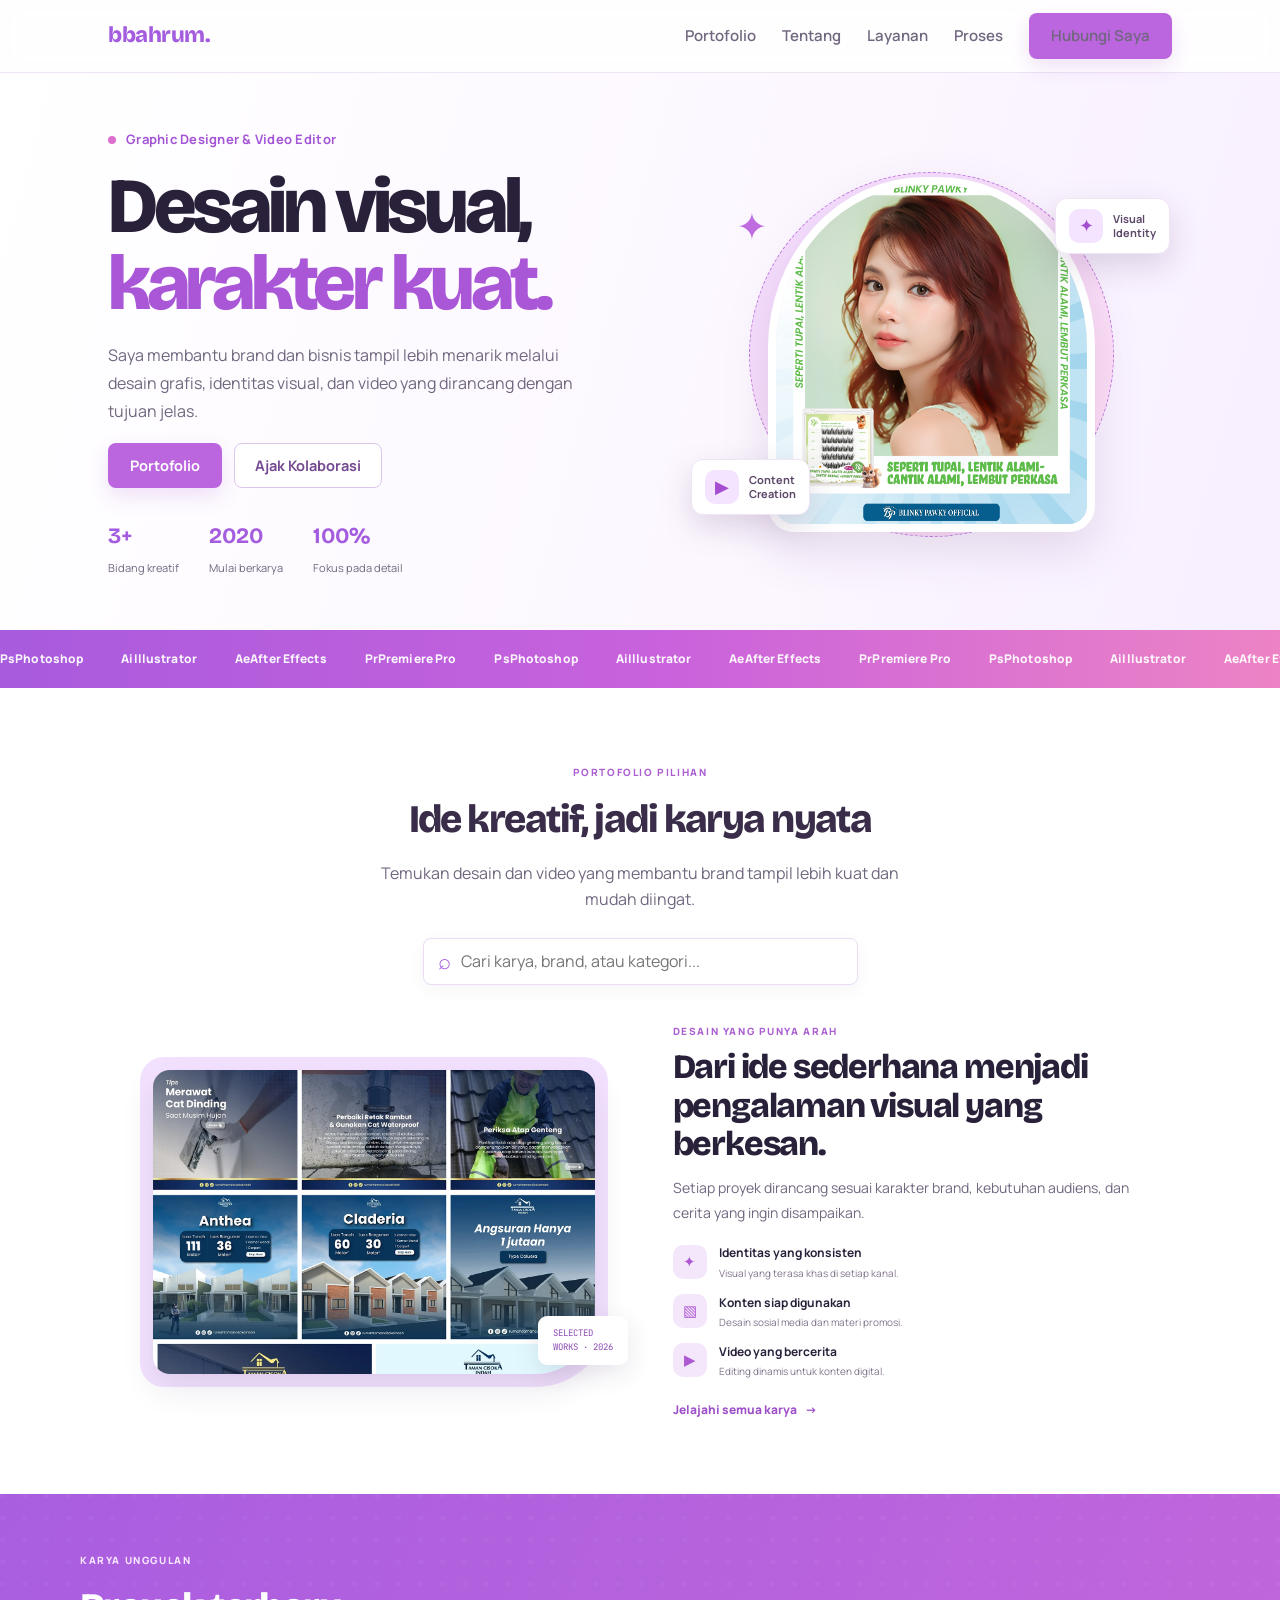
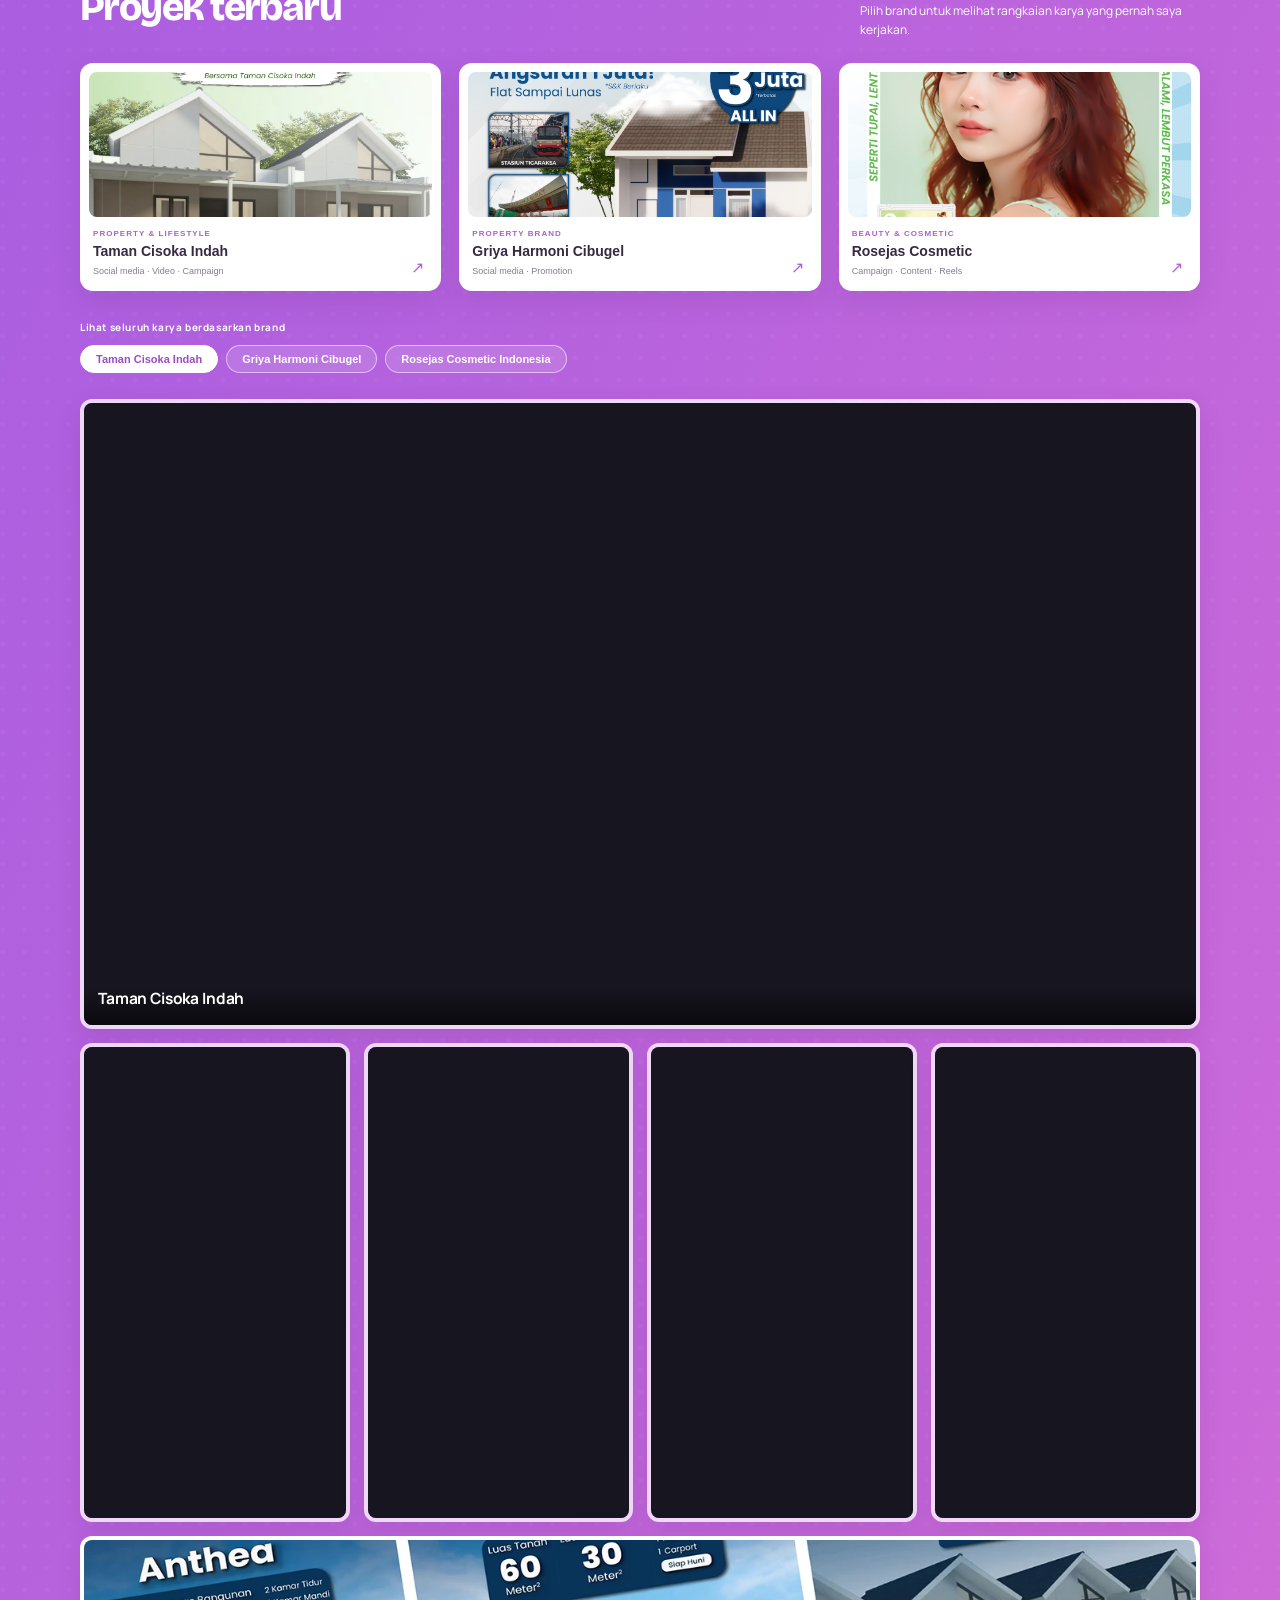
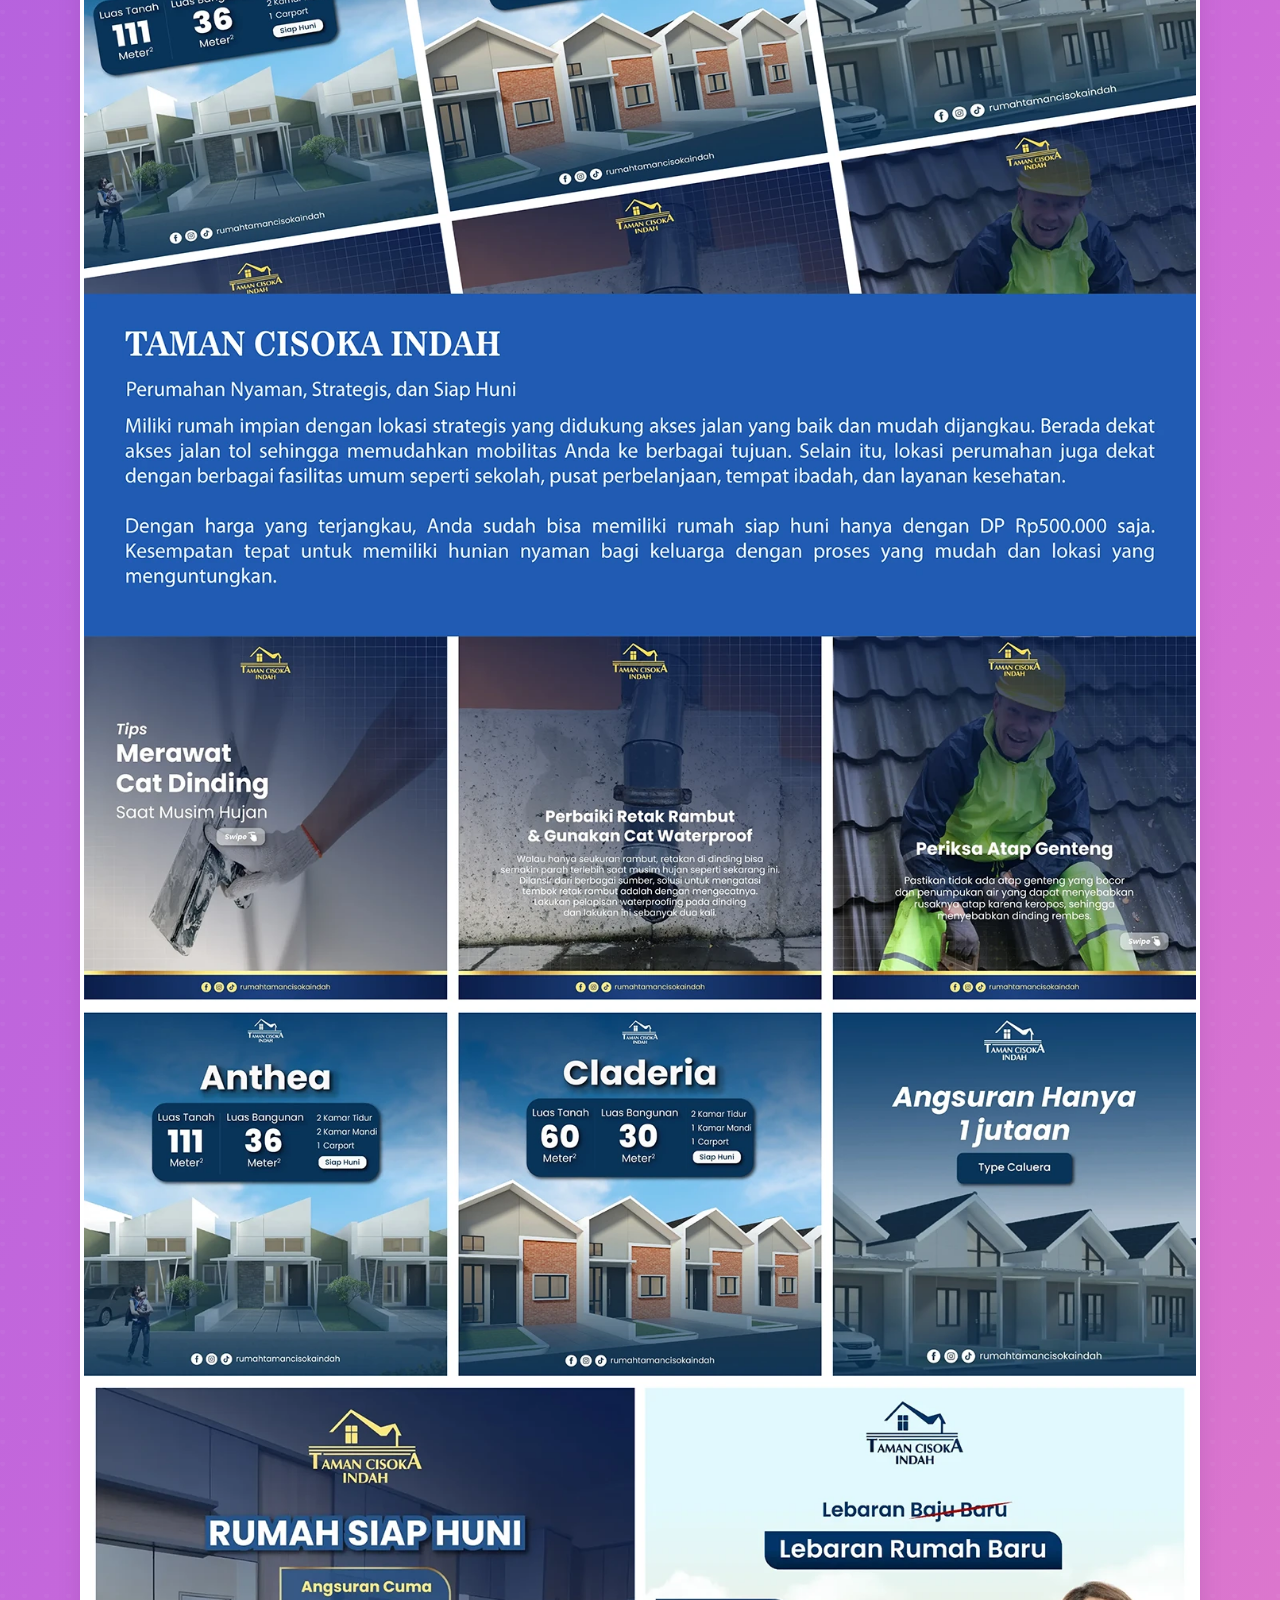
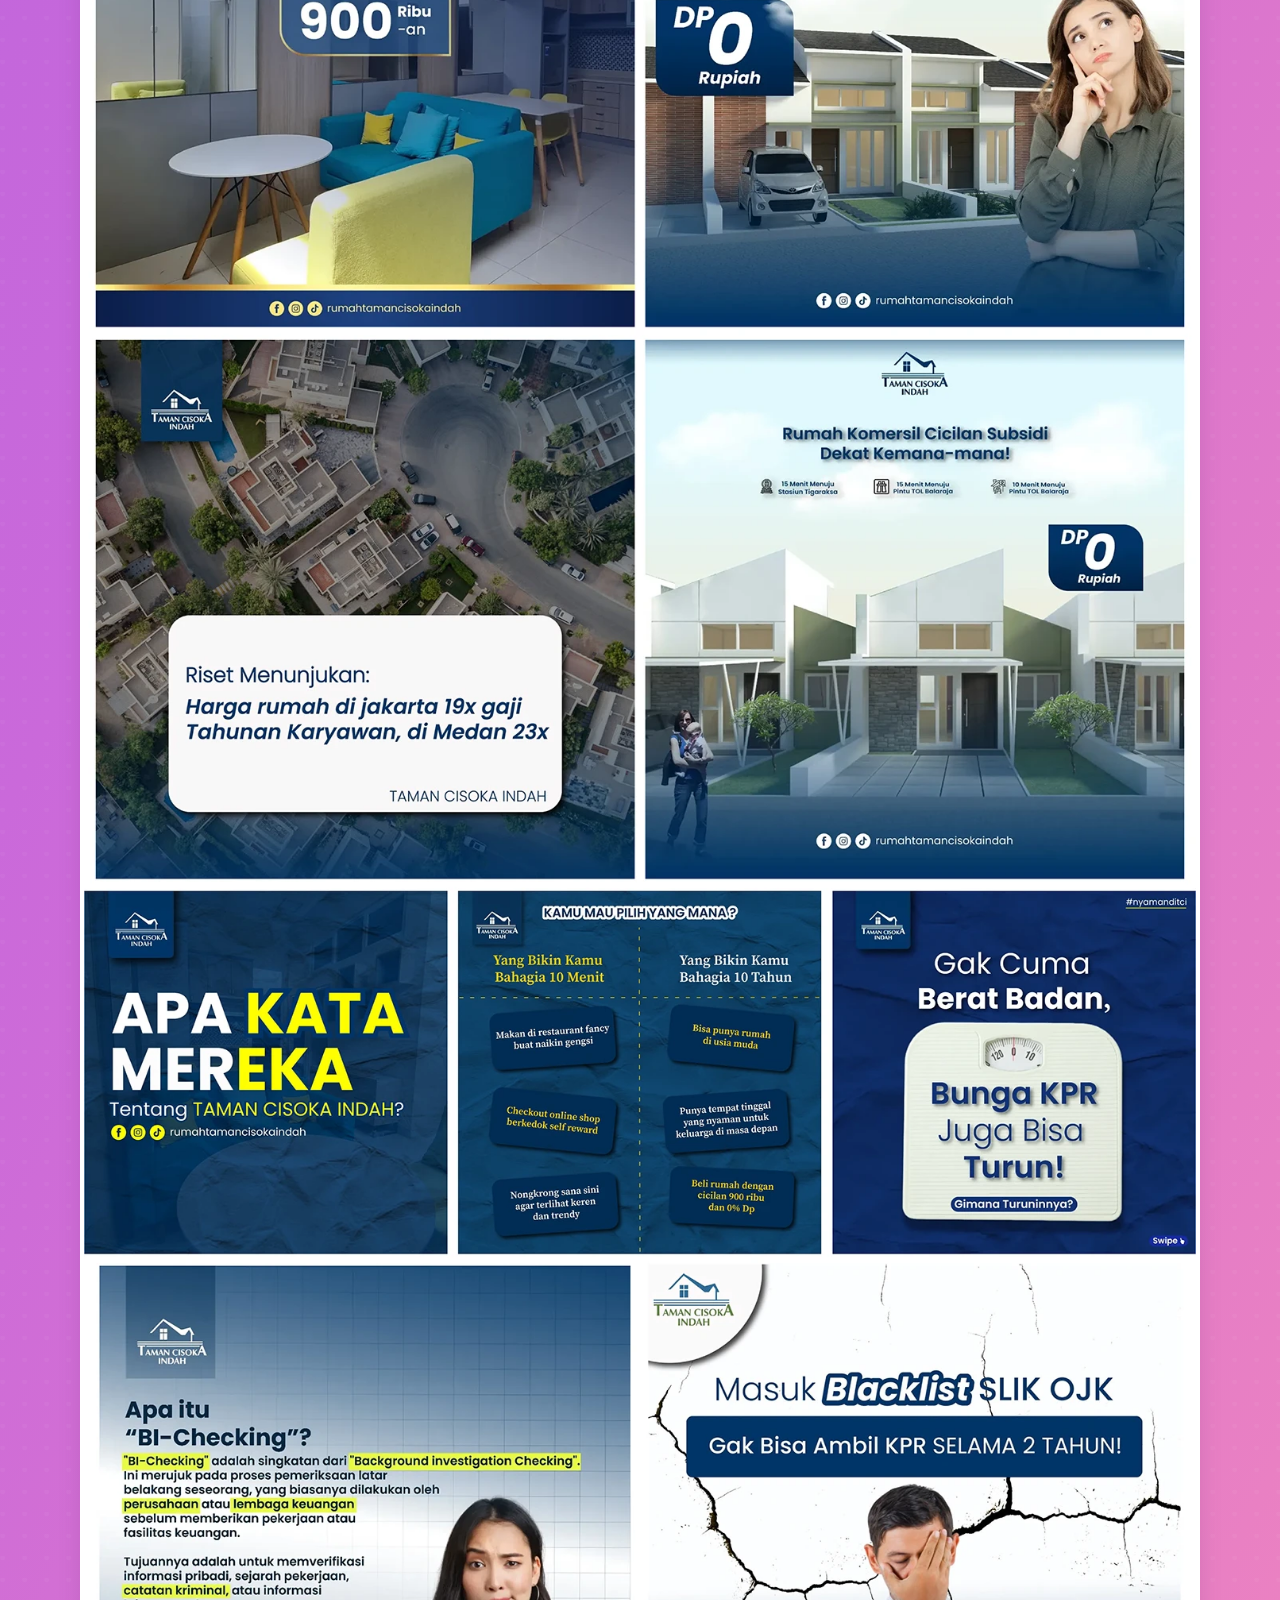
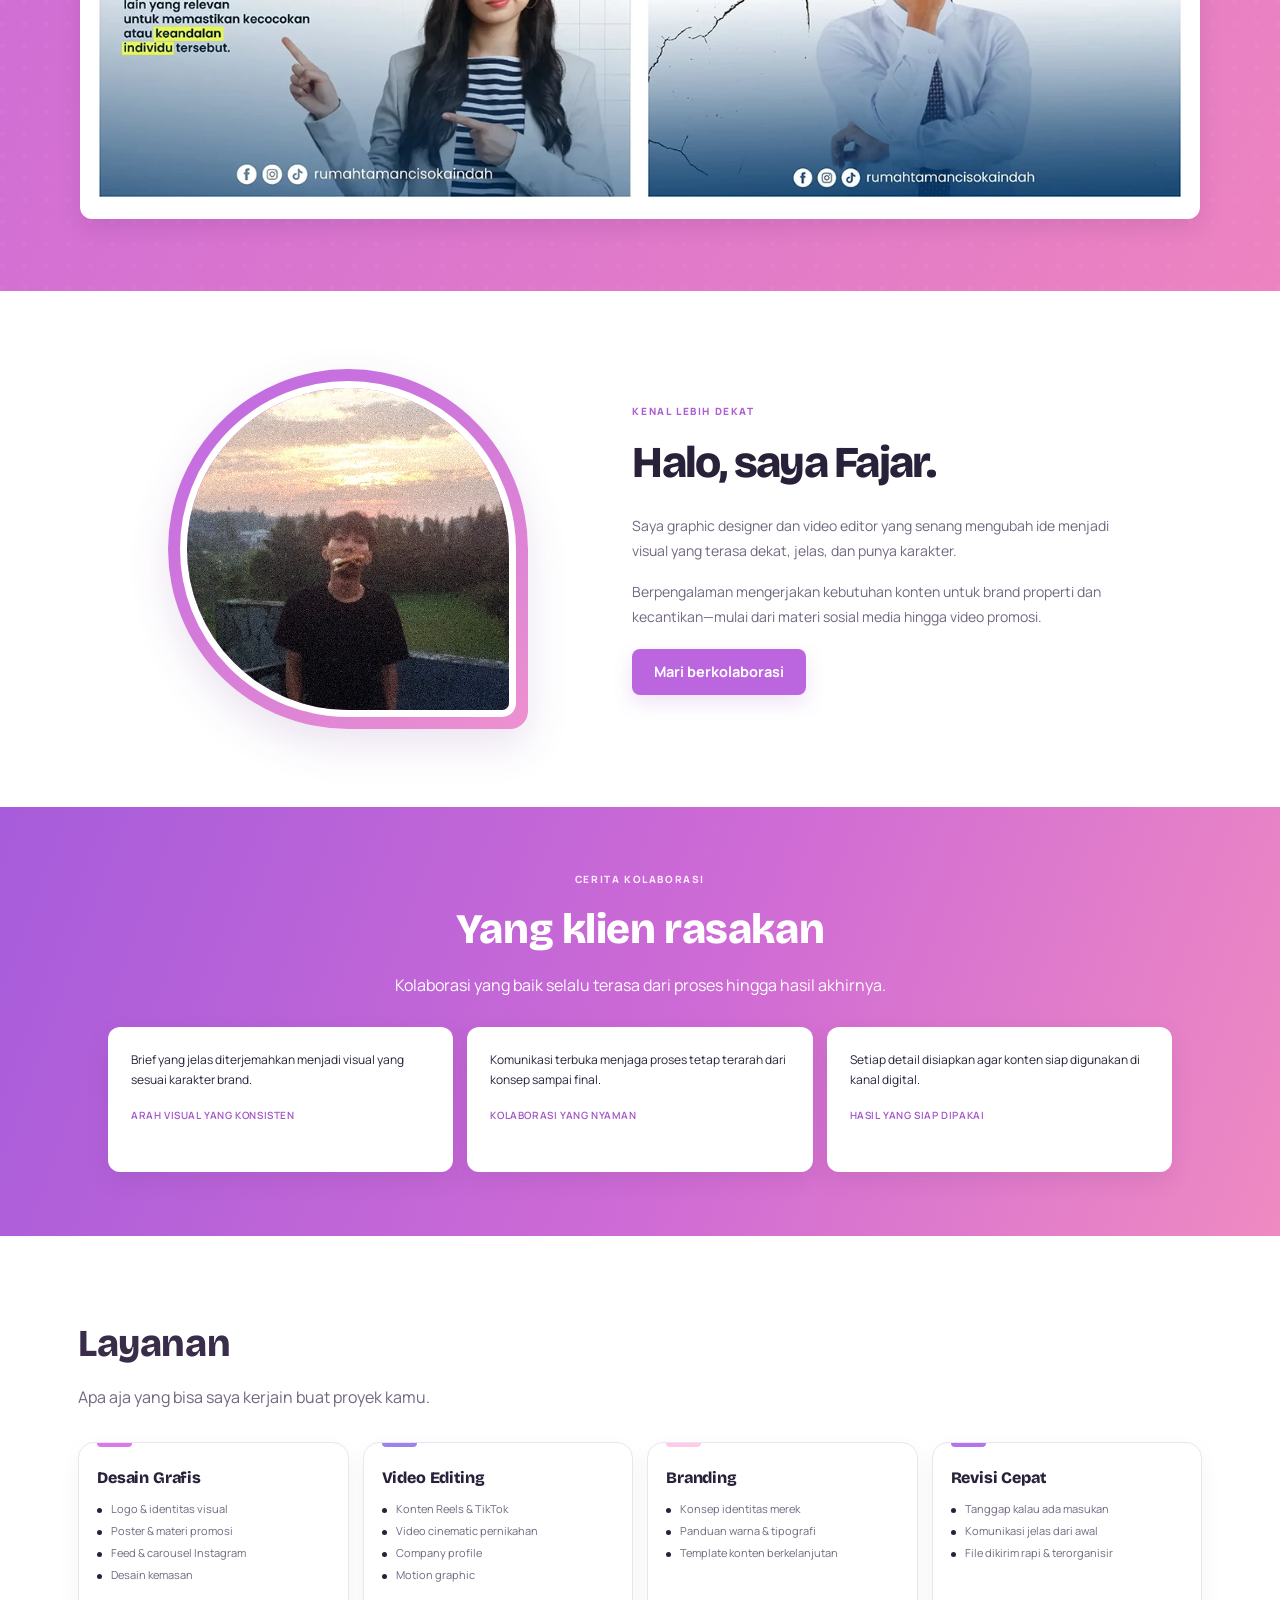
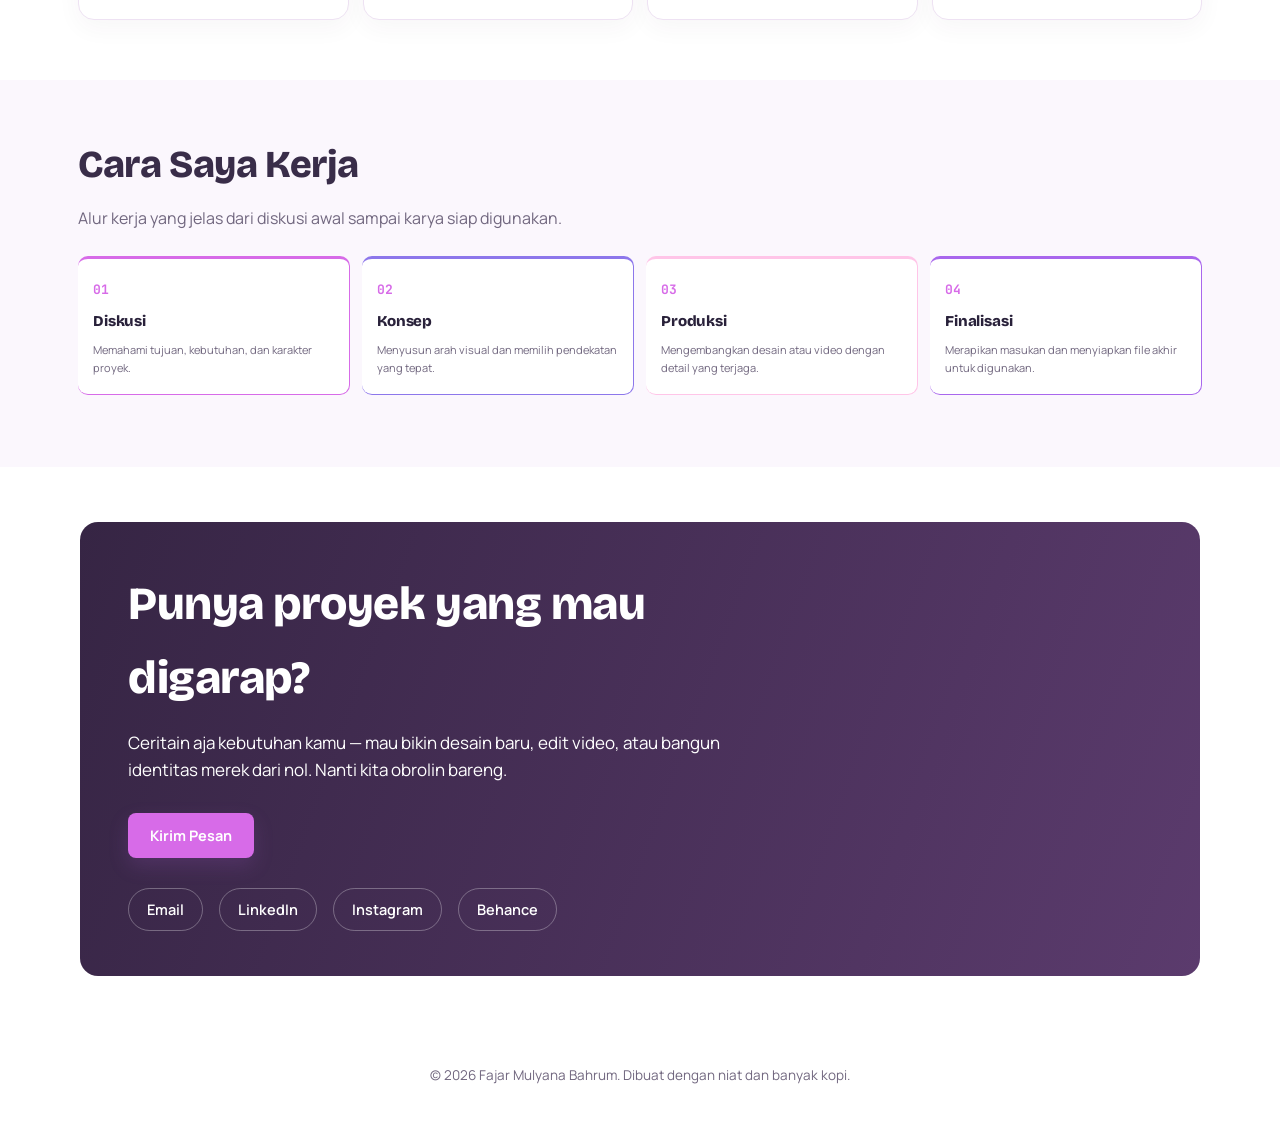
==== index.html @ 85a58d91 "Refine portfolio layout to match reference" ====
<!DOCTYPE html>
<html lang="id">
<head>
<meta charset="UTF-8">
<meta name="viewport" content="width=device-width, initial-scale=1.0">
<title>Fajar Mulyana Bahrum — Graphic Designer & Video Editor</title>
<link rel="stylesheet" href="style.css">
</head>
<body>

<div class="adobe-chaos" aria-hidden="true">
  <div class="adobe-logo ps">Ps</div>
  <div class="adobe-logo ai">Ai</div>
  <div class="adobe-logo ae">Ae</div>
  <div class="adobe-logo pr">Pr</div>
</div>

<header>
  <nav>
    <div class="mark"><span>bbahrum.</span></div>
    <ul class="nav-links">
      <li><a href="#karya">Portofolio</a></li>
      <li><a href="#tentang">Tentang</a></li>
      <li><a href="#layanan">Layanan</a></li>
      <li><a href="#proses">Proses</a></li>
      <li><a href="#kontak" class="btn">Hubungi Saya</a></li>
    </ul>
    <button class="burger" id="burger" aria-label="Buka menu">☰</button>
  </nav>
</header>

<section class="hero">
  <div class="wrap">
    <div class="hero-copy">
    <div class="role-line"><span class="dot"></span>Graphic Designer & Video Editor</div>
    <h1 class="name">
      <span class="layer p">Desain visual,<br>karakter kuat.</span>
      <span class="layer c">Desain visual,<br>karakter kuat.</span>
      <span class="base">Desain visual,<br><em>karakter kuat.</em></span>
    </h1>
    <p class="tagline">Saya membantu brand dan bisnis tampil lebih menarik melalui desain grafis, identitas visual, dan video yang dirancang dengan tujuan jelas.</p>
    <div class="hero-actions">
      <a href="#karya" class="btn">Portofolio</a>
      <a href="#kontak" class="btn btn-outline">Ajak Kolaborasi</a>
    </div>
    <div class="stats">
      <div class="stat"><b>3+</b><span>Bidang kreatif</span></div>
      <div class="stat"><b>2020</b><span>Mulai berkarya</span></div>
      <div class="stat"><b>100%</b><span>Fokus pada detail</span></div>
    </div>
    </div>
    <div class="hero-visual" aria-label="Kolase karya desain dan video Fajar">
      <div class="visual-orbit"></div>
      <div class="visual-main"><img src="ROSEJAS/feed.jpg" alt="Contoh desain kampanye Rosejas Cosmetic"></div>
      <div class="visual-float visual-float-top"><span>✦</span><b>Visual<br>Identity</b></div>
      <div class="visual-float visual-float-bottom"><span>▶</span><b>Content<br>Creation</b></div>
      <div class="visual-sparkle">✦</div>
    </div>
  </div>
</section>

  <div class="adobe-marquee" aria-label="Tools kreatif">
  <div class="adobe-marquee-track">
    <div class="adobe-marquee-set"><span class="adobe-marquee-logo ps">Ps</span><span class="adobe-marquee-logo ai">Ai</span><span class="adobe-marquee-logo ae">Ae</span><span class="adobe-marquee-logo pr">Pr</span></div>
    <div class="adobe-marquee-set" aria-hidden="true"><span class="adobe-marquee-logo ps">Ps</span><span class="adobe-marquee-logo ai">Ai</span><span class="adobe-marquee-logo ae">Ae</span><span class="adobe-marquee-logo pr">Pr</span></div>
  </div>
</div>

<section id="karya">
  <div class="wrap">
    <div class="sec-head sec-head-center">
      <span class="eyebrow">PORTOFOLIO PILIHAN</span>
      <h2>Ide kreatif, jadi karya nyata</h2>
      <p>Temukan desain dan video yang membantu brand tampil lebih kuat dan mudah diingat.</p>
    </div>
    <div class="project-search"><span aria-hidden="true">⌕</span><input type="search" id="projectSearch" placeholder="Cari karya, brand, atau kategori..." aria-label="Cari karya"></div>
    <div class="project-feature">
      <div class="feature-art"><img src="Feed Taman Cisoka Indah/d7eaca250946537.6a2aac7924db0.webp" alt="Karya kampanye visual Taman Cisoka Indah"><span class="feature-sticker">SELECTED<br>WORKS · 2026</span></div>
      <div class="feature-copy">
        <span class="eyebrow">DESAIN YANG PUNYA ARAH</span>
        <h3>Dari ide sederhana menjadi pengalaman visual yang berkesan.</h3>
        <p>Setiap proyek dirancang sesuai karakter brand, kebutuhan audiens, dan cerita yang ingin disampaikan.</p>
        <ul class="feature-list">
          <li><span>✦</span><div><b>Identitas yang konsisten</b><small>Visual yang terasa khas di setiap kanal.</small></div></li>
          <li><span>▧</span><div><b>Konten siap digunakan</b><small>Desain sosial media dan materi promosi.</small></div></li>
          <li><span>▶</span><div><b>Video yang bercerita</b><small>Editing dinamis untuk konten digital.</small></div></li>
        </ul>
        <a href="#portfolio-gallery" class="text-link">Jelajahi semua karya <span>→</span></a>
      </div>
    </div>
  </div>
  <div class="portfolio-gallery" id="portfolio-gallery">
    <div class="gallery-wrap">
      <div class="gallery-heading"><div><span class="eyebrow">KARYA UNGGULAN</span><h2>Proyek terbaru</h2></div><p>Pilih brand untuk melihat rangkaian karya yang pernah saya kerjakan.</p></div>
      <div class="portfolio-categories" aria-label="Pilih portofolio berdasarkan brand">
        <button class="portfolio-category" type="button" data-filter="taman-cisoka-indah"><img src="Feed Taman Cisoka Indah/taman cisoka indah.webp" alt="Karya untuk Taman Cisoka Indah"><span class="category-label">PROPERTY & LIFESTYLE</span><strong>Taman Cisoka Indah</strong><small>Social media · Video · Campaign</small><span class="category-arrow">↗</span></button>
        <button class="portfolio-category" type="button" data-filter="griya-harmoni-cibugel"><img src="Feed GRIYA HARMONI CIBUGEL/1.jpg" alt="Karya untuk Griya Harmoni Cibugel"><span class="category-label">PROPERTY BRAND</span><strong>Griya Harmoni Cibugel</strong><small>Social media · Promotion</small><span class="category-arrow">↗</span></button>
        <button class="portfolio-category" type="button" data-filter="rosejas-cosmetic-indonesia"><img src="ROSEJAS/feed.jpg" alt="Karya untuk Rosejas Cosmetic Indonesia"><span class="category-label">BEAUTY & COSMETIC</span><strong>Rosejas Cosmetic</strong><small>Campaign · Content · Reels</small><span class="category-arrow">↗</span></button>
      </div>
      <p class="filter-hint">Lihat seluruh karya berdasarkan brand</p>
      <div class="chips">
      <button class="chip active" data-filter="taman-cisoka-indah">Taman Cisoka Indah</button>
      <button class="chip" data-filter="griya-harmoni-cibugel">Griya Harmoni Cibugel</button>
      <button class="chip" data-filter="rosejas-cosmetic-indonesia">Rosejas Cosmetic Indonesia</button>
    </div>
    <div class="grid" id="grid">
      <div class="grid-row grid-top">

      <div class="card ratio-feed" data-company="griya-harmoni-cibugel" data-cat="desain" data-format="1080x1080"><img class="thumb" src="Feed GRIYA HARMONI CIBUGEL/1.jpg" alt="Project Griya Harmoni Cibugel 1"></div>
      <div class="card ratio-feed" data-company="griya-harmoni-cibugel" data-cat="desain" data-format="1080x1080"><img class="thumb" src="Feed GRIYA HARMONI CIBUGEL/2.jpg" alt="Project Griya Harmoni Cibugel 2"></div>
      <div class="card ratio-feed" data-company="griya-harmoni-cibugel" data-cat="desain" data-format="1080x1080"><img class="thumb" src="Feed GRIYA HARMONI CIBUGEL/3.jpg" alt="Project Griya Harmoni Cibugel 3"></div>
      <div class="card ratio-feed" data-company="griya-harmoni-cibugel" data-cat="desain" data-format="1080x1080"><img class="thumb" src="Feed GRIYA HARMONI CIBUGEL/ADS GHC 08 mEI-01.jpg" alt="Project Griya Harmoni Cibugel ADS GHC 08 Mei"></div>
      <div class="card ratio-feed" data-company="griya-harmoni-cibugel" data-cat="desain" data-format="1080x1080"><img class="thumb" src="Feed GRIYA HARMONI CIBUGEL/ADS GHC 27 MAR-01.jpg" alt="Project Griya Harmoni Cibugel ADS GHC 27 Maret"></div>
      </div>
      <div class="grid-row griya-long-row">
        <div class="card griya-long-card" data-company="griya-harmoni-cibugel" data-cat="desain" data-format="carousel"><img class="thumb" src="Feed GRIYA HARMONI CIBUGEL/Carausell.webp" alt="Carousel project Griya Harmoni Cibugel"></div>
      </div>
      <div class="grid-row grid-middle">

      <div class="card ratio-landscape" data-company="taman-cisoka-indah" data-cat="video" data-format="1920x1080">
        <video class="thumb" autoplay muted loop playsinline preload="metadata">
          <source src="vidio/Taman Cisoka Indah/0912.mp4" type="video/mp4">
        </video>
        <div class="meta"><h3>Taman Cisoka Indah</h3></div>
      </div>

      </div>
      <div class="grid-row grid-bottom">

      <div class="card ratio-portrait" data-company="taman-cisoka-indah" data-cat="video" data-format="1080x1920">
        <video class="thumb" autoplay muted loop playsinline preload="metadata">
          <source src="vidio/Taman Cisoka Indah/Review TCI 1.mp4" type="video/mp4">
        </video>
        <div class="scrub"></div>
        <div class="play"></div>
      </div>

      <div class="card ratio-portrait" data-company="taman-cisoka-indah" data-cat="video" data-format="1080x1920">
        <video class="thumb" autoplay muted loop playsinline preload="metadata">
          <source src="vidio/Taman Cisoka Indah/review TCI (1).mp4" type="video/mp4">
        </video>
        <div class="scrub"></div>
        <div class="play"></div>
      </div>

      <div class="card ratio-portrait" data-company="taman-cisoka-indah" data-cat="video" data-format="1080x1920">
        <video class="thumb" autoplay muted loop playsinline preload="metadata">
          <source src="vidio/Taman Cisoka Indah/review TCI (2).mp4" type="video/mp4">
        </video>
        <div class="scrub"></div>
        <div class="play"></div>
      </div>

      <div class="card ratio-portrait" data-company="taman-cisoka-indah" data-cat="video" data-format="1080x1920">
        <video class="thumb" autoplay muted loop playsinline preload="metadata">
          <source src="vidio/Taman Cisoka Indah/review TCI (4).mp4" type="video/mp4">
        </video>
        <div class="scrub"></div>
        <div class="play"></div>
      </div>

      </div>

      <div class="grid-row taman-long-row">
        <div class="card taman-long-card" data-company="taman-cisoka-indah" data-cat="desain" data-format="carousel"><img class="thumb" src="Feed Taman Cisoka Indah/d7eaca250946537.6a2aac7924db0.webp" alt="Carousel project Taman Cisoka Indah"></div>
      </div>

      <div class="grid-row rosejas-feed-top">
        <div class="card rosejas-feed-card" data-company="rosejas-cosmetic-indonesia" data-cat="desain" data-format="1080x1350"><img class="thumb" src="ROSEJAS/feed.jpg" alt="Feed Rosejas Cosmetic Indonesia 1"></div>
        <div class="card rosejas-feed-card" data-company="rosejas-cosmetic-indonesia" data-cat="desain" data-format="1080x1350"><img class="thumb" src="ROSEJAS/carausell 11.png" alt="Feed Rosejas Cosmetic Indonesia 2"></div>
        <div class="card rosejas-feed-card" data-company="rosejas-cosmetic-indonesia" data-cat="desain" data-format="1080x1350"><img class="thumb" src="ROSEJAS/carausell-01.png" alt="Feed Rosejas Cosmetic Indonesia 3"></div>
        <div class="card rosejas-feed-card" data-company="rosejas-cosmetic-indonesia" data-cat="desain" data-format="1080x1350"><img class="thumb" src="ROSEJAS/carausell-02.png" alt="Feed Rosejas Cosmetic Indonesia 4"></div>
        <div class="card rosejas-feed-card" data-company="rosejas-cosmetic-indonesia" data-cat="desain" data-format="1080x1350"><img class="thumb" src="ROSEJAS/carausell-03.png" alt="Feed Rosejas Cosmetic Indonesia 5"></div>
      </div>

      <div class="grid-row rosejas-reels">
        <div class="card rosejas-reels-card" data-company="rosejas-cosmetic-indonesia" data-cat="video" data-format="1080x1920"><img class="thumb" src="ROSEJAS/story 1-01.png" alt="Rosejas Reels 1"></div>
        <div class="card rosejas-reels-card" data-company="rosejas-cosmetic-indonesia" data-cat="video" data-format="1080x1920"><img class="thumb" src="ROSEJAS/story 1-03.png" alt="Rosejas Reels 2"></div>
        <div class="card rosejas-reels-card" data-company="rosejas-cosmetic-indonesia" data-cat="video" data-format="1080x1920"><img class="thumb" src="ROSEJAS/story 1-04.png" alt="Rosejas Reels 3"></div>
        <div class="card rosejas-reels-card" data-company="rosejas-cosmetic-indonesia" data-cat="video" data-format="1080x1920"><img class="thumb" src="ROSEJAS/story 1-05.png" alt="Rosejas Reels 4"></div>
      </div>

      <div class="grid-row rosejas-feed-bottom">
        <div class="card rosejas-feed-card" data-company="rosejas-cosmetic-indonesia" data-cat="desain" data-format="1080x1350"><img class="thumb" src="ROSEJAS/1.png" alt="Feed Rosejas Cosmetic Indonesia 6"></div>
        <div class="card rosejas-feed-card" data-company="rosejas-cosmetic-indonesia" data-cat="desain" data-format="1080x1350"><img class="thumb" src="ROSEJAS/KARTINI.png" alt="Feed Rosejas Cosmetic Indonesia 7"></div>
        <div class="card rosejas-feed-card" data-company="rosejas-cosmetic-indonesia" data-cat="desain" data-format="1080x1350"><img class="thumb" src="ROSEJAS/NEW CARAUSELL-01.png" alt="Feed Rosejas Cosmetic Indonesia 8"></div>
        <div class="card rosejas-feed-card" data-company="rosejas-cosmetic-indonesia" data-cat="desain" data-format="1080x1350"><img class="thumb" src="ROSEJAS/NEW CARAUSELL-02.png" alt="Feed Rosejas Cosmetic Indonesia 9"></div>
        <div class="card rosejas-feed-card" data-company="rosejas-cosmetic-indonesia" data-cat="desain" data-format="1080x1350"><img class="thumb" src="ROSEJAS/NEW CARAUSELL-03.png" alt="Feed Rosejas Cosmetic Indonesia 10"></div>
      </div>

      <div class="grid-row rosejas-video-bottom">
        <div class="card rosejas-video-card" data-company="rosejas-cosmetic-indonesia" data-cat="video" data-format="1080x1920"><video class="thumb" autoplay muted loop playsinline preload="metadata"><source src="vidio/Rosejas/0228.mp4" type="video/mp4"></video><div class="scrub"></div><div class="play"></div></div>
        <div class="card rosejas-video-card" data-company="rosejas-cosmetic-indonesia" data-cat="video" data-format="1080x1920"><video class="thumb" autoplay muted loop playsinline preload="metadata"><source src="vidio/Rosejas/1.mp4" type="video/mp4"></video><div class="scrub"></div><div class="play"></div></div>
        <div class="card rosejas-video-card" data-company="rosejas-cosmetic-indonesia" data-cat="video" data-format="1080x1920"><video class="thumb" autoplay muted loop playsinline preload="metadata"><source src="vidio/Rosejas/reels.mp4" type="video/mp4"></video><div class="scrub"></div><div class="play"></div></div>
        <div class="card rosejas-video-card" data-company="rosejas-cosmetic-indonesia" data-cat="video" data-format="1080x1920"><video class="thumb" autoplay muted loop playsinline preload="metadata"><source src="vidio/Rosejas/nanad.mp4" type="video/mp4"></video><div class="scrub"></div><div class="play"></div></div>
        <div class="card rosejas-video-card" data-company="rosejas-cosmetic-indonesia" data-cat="video" data-format="1080x1920"><video class="thumb" autoplay muted loop playsinline preload="metadata"><source src="vidio/Rosejas/rara.mp4" type="video/mp4"></video><div class="scrub"></div><div class="play"></div></div>
      </div>

      <div class="grid-row rosejas-long-row">
        <div class="card rosejas-long-card" data-company="rosejas-cosmetic-indonesia" data-cat="desain" data-format="carousel"><img class="thumb" src="ROSEJAS/produck knowlage-01.png" alt="Product knowledge Rosejas Cosmetic Indonesia"></div>
      </div>
    </div>
    <p class="empty-project" hidden>Project untuk company ini belum ditambahkan.</p>
    </div>
  </div>
</section>

<section id="tentang">
  <div class="wrap about">
    <div class="avatar">
      <img src="vidio/Taman Cisoka Indah/IMG_20200706_013056_698.png" alt="Foto Fajar Mulyana Bahrum">
    </div>
    <div class="about-text">
      <span class="eyebrow">KENAL LEBIH DEKAT</span>
      <h2>Halo, saya Fajar.</h2>
      <p>Saya graphic designer dan video editor yang senang mengubah ide menjadi visual yang terasa dekat, jelas, dan punya karakter.</p>
      <p>Berpengalaman mengerjakan kebutuhan konten untuk brand properti dan kecantikan—mulai dari materi sosial media hingga video promosi.</p>
      <a href="#kontak" class="btn">Mari berkolaborasi</a>
    </div>
  </div>
</section>







<section>
  <div class="wrap">
    <div class="sec-head">
      <span class="eyebrow">CERITA KOLABORASI</span>
      <h2>Yang klien rasakan</h2>
      <p>Kolaborasi yang baik selalu terasa dari proses hingga hasil akhirnya.</p>
    </div>
    <div class="testi-grid">
      <div class="testi"><p>Brief yang jelas diterjemahkan menjadi visual yang sesuai karakter brand.</p><div class="who">Arah visual yang konsisten</div></div>
      <div class="testi"><p>Komunikasi terbuka menjaga proses tetap terarah dari konsep sampai final.</p><div class="who">Kolaborasi yang nyaman</div></div>
      <div class="testi"><p>Setiap detail disiapkan agar konten siap digunakan di kanal digital.</p><div class="who">Hasil yang siap dipakai</div></div>
    </div>
  </div>
</section>

<section id="layanan">
  <div class="wrap">
    <div class="sec-head">
      <h2>Layanan</h2>
      <p>Apa aja yang bisa saya kerjain buat proyek kamu.</p>
    </div>
    <div class="sticky-wrap">
      <div class="sticky">
        <h3>Desain Grafis</h3>
        <ul>
          <li>Logo & identitas visual</li>
          <li>Poster & materi promosi</li>
          <li>Feed & carousel Instagram</li>
          <li>Desain kemasan</li>
        </ul>
      </div>
      <div class="sticky">
        <h3>Video Editing</h3>
        <ul>
          <li>Konten Reels & TikTok</li>
          <li>Video cinematic pernikahan</li>
          <li>Company profile</li>
          <li>Motion graphic</li>
        </ul>
      </div>
      <div class="sticky">
        <h3>Branding</h3>
        <ul>
          <li>Konsep identitas merek</li>
          <li>Panduan warna & tipografi</li>
          <li>Template konten berkelanjutan</li>
        </ul>
      </div>
      <div class="sticky">
        <h3>Revisi Cepat</h3>
        <ul>
          <li>Tanggap kalau ada masukan</li>
          <li>Komunikasi jelas dari awal</li>
          <li>File dikirim rapi & terorganisir</li>
        </ul>
      </div>
    </div>
  </div>
</section>

<section id="proses">
  <div class="wrap">
    <div class="sec-head">
      <h2>Cara Saya Kerja</h2>
      <p>Alur kerja yang jelas dari diskusi awal sampai karya siap digunakan.</p>
    </div>
    <div class="process">
      <div class="proc-item"><b>01</b><h3>Diskusi</h3><p>Memahami tujuan, kebutuhan, dan karakter proyek.</p></div>
      <div class="proc-item"><b>02</b><h3>Konsep</h3><p>Menyusun arah visual dan memilih pendekatan yang tepat.</p></div>
      <div class="proc-item"><b>03</b><h3>Produksi</h3><p>Mengembangkan desain atau video dengan detail yang terjaga.</p></div>
      <div class="proc-item"><b>04</b><h3>Finalisasi</h3><p>Merapikan masukan dan menyiapkan file akhir untuk digunakan.</p></div>
    </div>
  </div>
</section>

<section id="kontak">
  <div class="contact">
    <div class="contact-in">
      <h2>Punya proyek yang mau digarap?</h2>
      <p>Ceritain aja kebutuhan kamu — mau bikin desain baru, edit video, atau bangun identitas merek dari nol. Nanti kita obrolin bareng.</p>
      <a href="mailto:fajarmulyana1212@gmail.com" class="btn" style="background:var(--pink);">Kirim Pesan</a>
      <div class="contact-links">
        <a href="mailto:fajarmulyana1212@gmail.com">Email</a>
        <a href="https://www.linkedin.com/in/bbahrum/" target="_blank" rel="noopener noreferrer">LinkedIn</a>
        <a href="https://www.instagram.com/bbahrum29/" target="_blank" rel="noopener noreferrer">Instagram</a>
        <a href="https://www.behance.net/bbahrum29" target="_blank" rel="noopener noreferrer">Behance</a>
      </div>
    </div>
  </div>
</section>


<footer>
  <p>© 2026 Fajar Mulyana Bahrum. Dibuat dengan niat dan banyak kopi.</p>
</footer>

<script src="script.js"></script>

</body>
</html>
---- style.css ----
@import url('https://fonts.googleapis.com/css2?family=Bricolage+Grotesque:opsz,wght@12..96,400..800&family=Manrope:wght@400;500;600;700;800&family=JetBrains+Mono:wght@500&display=swap');

  :root{
    --bg:#FFF7FA;
    --bg-card:#FFFFFF;
    --ink:#17151F;
    --ink-soft:#57536A;
    --pink:#FF3E7F;
    --cyan:#14C6E0;
    --yellow:#FFC53D;
    --violet:#6C4CF1;
    --line:#E1E0EF;
    --max:1180px;
  }

  *{margin:0;padding:0;box-sizing:border-box;}
  html{scroll-behavior:smooth;}
  body{
    background:
      radial-gradient(circle at 4% 8%,rgba(255,62,127,.18) 0,transparent 25rem),
      radial-gradient(circle at 96% 30%,rgba(23,21,31,.11) 0,transparent 24rem),
      radial-gradient(circle at 15% 88%,rgba(255,197,61,.10) 0,transparent 22rem),
      linear-gradient(135deg,#FFF7FA 0%,#F7F7FB 52%,#FFF0F5 100%);
    color:var(--ink);
    font-family:'Manrope',sans-serif;
    font-size:16px;
    line-height:1.6;
    overflow-x:hidden;
  }
  .adobe-chaos{
    position:fixed;inset:0;z-index:0;overflow:hidden;pointer-events:none;
  }
  section,.film-strip,.ticker-band,footer{position:relative;z-index:1;}
  .adobe-logo{
    position:absolute;display:flex;align-items:center;justify-content:center;
    width:86px;height:86px;border:3px solid currentColor;
    font-family:'Bricolage Grotesque',sans-serif;font-size:34px;font-weight:800;
    letter-spacing:-.08em;opacity:.13;mix-blend-mode:multiply;
    box-shadow:8px 8px 0 currentColor;
  }
  .adobe-logo.ps{top:17%;left:5%;color:#31A8FF;transform:rotate(-14deg);}
  .adobe-logo.ai{top:31%;right:7%;color:#FF9A00;transform:rotate(11deg);}
  .adobe-logo.ae{top:62%;left:8%;color:#9999FF;transform:rotate(9deg);}
  .adobe-logo.pr{bottom:12%;right:9%;color:#EA77FF;transform:rotate(-12deg);}
  .adobe-logo::after{
    content:'Adobe';position:absolute;right:-24px;bottom:-23px;
    font-family:'JetBrains Mono',monospace;font-size:9px;letter-spacing:.04em;
    color:currentColor;transform:rotate(-6deg);
  }
  img,svg{display:block;max-width:100%;}
  a{color:inherit;text-decoration:none;}
  ul{list-style:none;}
  .wrap{max-width:var(--max);margin:0 auto;padding:0 28px;}
  h1,h2,h3{font-family:'Bricolage Grotesque',sans-serif;font-weight:800;letter-spacing:-0.01em;}

  ::selection{background:var(--pink);color:#fff;}

  @media (prefers-reduced-motion: reduce){
    *{animation-duration:0.001ms !important; animation-iteration-count:1 !important; transition-duration:0.001ms !important;}
  }

  /* ---------- FILM PERFORATION DIVIDER ---------- */
  .film-strip{
    height:22px;
    background:var(--ink);
    position:relative;
    background-image:
      repeating-radial-gradient(circle at 18px 11px, var(--bg) 0 4.5px, transparent 4.6px 18px);
    background-size:36px 22px;
  }
  .adobe-marquee{
    height:92px;background:var(--ink);overflow:hidden;position:relative;
  }
  .adobe-marquee-track{
    display:flex;width:max-content;align-items:center;height:100%;
    animation:adobe-slide 24s linear infinite;
  }
  .adobe-marquee-set{display:flex;align-items:center;gap:22px;padding-right:22px;}
  .adobe-marquee-logo{
    width:58px;height:58px;display:flex;align-items:center;justify-content:center;
    border:2px solid currentColor;font-family:'Bricolage Grotesque',sans-serif;
    font-size:23px;font-weight:800;letter-spacing:-.08em;flex:none;
  }
  .adobe-marquee-logo.ps{color:#31A8FF;}
  .adobe-marquee-logo.ai{color:#FF9A00;}
  .adobe-marquee-logo.ae{color:#9999FF;}
  .adobe-marquee-logo.pr{color:#EA77FF;}
  @keyframes adobe-slide{from{transform:translateX(0);}to{transform:translateX(-50%);}}

  /* ---------- NAV ---------- */
  header{
    position:sticky;top:0;z-index:50;
    background:rgba(255,247,250,0.88);
    backdrop-filter:blur(10px);
    border-bottom:1px solid var(--line);
  }
  nav{
    display:flex;align-items:center;justify-content:space-between;
    padding:16px 28px;max-width:var(--max);margin:0 auto;
  }
  .mark{
    font-family:'Bricolage Grotesque',sans-serif;
    font-weight:800;font-size:22px;
    position:relative;
    letter-spacing:-0.02em;
  }
  .mark span{position:relative;}
  .mark::before,.mark::after{
    content:'bbahrum.';position:absolute;left:0;top:0;
  }
  .mark::before{color:var(--pink);mix-blend-mode:multiply;transform:translate(1.5px,1px);}
  .mark::after{color:var(--cyan);mix-blend-mode:multiply;transform:translate(-1.5px,-1px);}

  .nav-links{display:flex;gap:30px;align-items:center;}
  .nav-links a{font-weight:600;font-size:15px;color:var(--ink-soft);transition:color .15s;}
  .nav-links a:hover{color:var(--pink);}

  .btn{
    display:inline-flex;align-items:center;gap:8px;
    font-weight:700;font-size:14.5px;
    padding:11px 22px;
    background:var(--ink);color:#fff;
    clip-path:polygon(6% 0,100% 0,94% 100%,0 100%);
    border:none;cursor:pointer;
    transition:transform .15s ease, background .15s ease;
  }
  .btn:hover{background:var(--pink);transform:translateY(-2px);}
  .btn-outline{background:transparent;color:var(--ink);border:2px solid var(--ink);clip-path:none;padding:9px 20px;}
  .btn-outline:hover{background:var(--ink);color:#fff;}

  .burger{display:none;background:none;border:none;font-size:24px;cursor:pointer;color:var(--ink);}

  /* ---------- HERO ---------- */
  .hero{
    padding:90px 0 70px;
    position:relative;
  }
  .hero .wrap{display:grid;grid-template-columns:1fr;gap:26px;}
  .role-line{
    font-size:15px;font-weight:700;color:var(--violet);
    display:flex;align-items:center;gap:10px;
  }
  .role-line .dot{width:8px;height:8px;border-radius:50%;background:var(--cyan);display:inline-block;}

  .name{
    font-size:clamp(48px,9vw,108px);
    line-height:0.98;
    position:relative;
    color:var(--ink);
    display:inline-block;
  }
  .name .layer{
    position:absolute;left:0;top:0;
    width:100%;
    mix-blend-mode:multiply;
    animation:converge 1.1s cubic-bezier(.2,.8,.2,1) both;
  }
  .name .layer.p{color:var(--pink);animation-name:conv-pink;}
  .name .layer.c{color:var(--cyan);animation-name:conv-cyan;}
  .name .base{position:relative;color:var(--ink);}

  @keyframes conv-pink{from{transform:translate(10px,6px);}to{transform:translate(0,0);}}
  @keyframes conv-cyan{from{transform:translate(-10px,-5px);}to{transform:translate(0,0);}}

  .tagline{
    max-width:560px;
    font-size:18px;
    color:var(--ink-soft);
    margin-top:6px;
  }

  .hero-actions{display:flex;gap:16px;margin-top:8px;flex-wrap:wrap;}

  .stats{
    display:flex;gap:38px;margin-top:34px;flex-wrap:wrap;
    border-top:1px solid var(--line);padding-top:24px;
  }
  .stat b{
    display:block;font-family:'Bricolage Grotesque',sans-serif;
    font-size:26px;color:var(--ink);
  }
  .stat span{font-size:13.5px;color:var(--ink-soft);}
  .stat:nth-child(1) b{color:var(--pink);}
  .stat:nth-child(2) b{color:var(--cyan);}
  .stat:nth-child(3) b{color:var(--violet);}

  /* ---------- SECTION HEADS ---------- */
  section{padding:80px 0;}
  .sec-head{margin-bottom:44px;max-width:640px;}
  .sec-head h2{font-size:clamp(30px,4vw,42px);margin-bottom:10px;}
  .sec-head p{color:var(--ink-soft);font-size:16px;}

  /* ---------- FILTER CHIPS ---------- */
  .chips{display:flex;gap:10px;margin-bottom:32px;flex-wrap:wrap;}
  .chip{
    font-size:14px;font-weight:600;padding:8px 18px;
    border:2px solid var(--ink);border-radius:100px;
    background:transparent;cursor:pointer;color:var(--ink);
    transition:background .15s,color .15s;
  }
  .chip.active,.chip:hover{background:var(--ink);color:#fff;}

  /* ---------- PORTFOLIO GRID ---------- */
  .grid{
    display:flex;
    flex-direction:column;
    gap:18px;
  }
  .grid-row{
    display:grid;
    gap:18px;
    align-items:start;
  }
  .grid-top{grid-template-columns:repeat(5,1fr);}
  .grid-middle{grid-template-columns:1fr;}
  .grid-bottom{grid-template-columns:repeat(4,1fr);}
  .rosejas-feed-top,.rosejas-feed-bottom{grid-template-columns:repeat(5,1fr);}
  .rosejas-reels{grid-template-columns:repeat(4,1fr);}
  .rosejas-video-bottom{grid-template-columns:repeat(5,1fr);}
  .griya-long-row{grid-template-columns:1fr;}
  .taman-long-row{grid-template-columns:1fr;}
  .grid-top .ratio-feed,.grid-middle .ratio-landscape,
  .grid-bottom .ratio-portrait{grid-column:auto;}
  .grid-row:has(.card.hidden){display:none;}
  .grid-row:has(.card:not(.hidden)){display:grid;}
  .card{
    position:relative;overflow:hidden;
    border:1px solid var(--line);
    aspect-ratio:4 / 5;
    display:flex;flex-direction:column;justify-content:flex-end;
    transition:border-color .2s;
    cursor:pointer;
  }
  .card.hidden{display:none;}
  .card .thumb{position:absolute;inset:0;}
  .card img.thumb{width:100%;height:100%;object-fit:cover;object-position:center;}
  .card video.thumb{width:100%;height:100%;object-fit:cover;object-position:center;background:#17151F;}
  .card .meta{
    position:relative;z-index:2;padding:14px;
    background:linear-gradient(to top, rgba(0,0,0,.55), transparent 70%);
  }
  .card .meta h3{font-size:15.5px;color:#fff;font-weight:700;font-family:'Manrope',sans-serif;}
  .card .tag{
    display:inline-block;margin-top:6px;font-size:11.5px;font-weight:700;
    padding:3px 10px;border-radius:100px;color:#17151F;
  }
  .card[data-cat="video"]{border-radius:2px;}
  .card[data-cat="desain"]{border-radius:14px;}
 
  .card.ratio-landscape{grid-column:span 2;aspect-ratio:16 / 9;}
  .card.ratio-feed{aspect-ratio:1 / 1;}
  .card.ratio-portrait{aspect-ratio:9 / 16;}

  .griya-long-card{aspect-ratio:auto;display:block;background:#fff;}
  .griya-long-card img.thumb{position:relative;width:100%;height:auto;object-fit:contain;}
  .taman-long-card{aspect-ratio:auto;display:block;background:#fff;}
  .taman-long-card img.thumb{position:relative;width:100%;height:auto;object-fit:contain;}
  .rosejas-long-card{aspect-ratio:auto;display:block;background:#fff;}
  .rosejas-long-card img.thumb{position:relative;width:100%;height:auto;object-fit:contain;}


  .rosejas-feed-placeholder,
  .rosejas-reels-placeholder{
    align-items:center;justify-content:center;text-align:center;
    background:linear-gradient(135deg,#fff 0%,#F4F2FA 100%);
    border:2px dashed #B9B5CB;color:var(--ink-soft);
    font-size:14px;font-weight:700;
  }
  .rosejas-feed-placeholder{aspect-ratio:4 / 5;}
  .rosejas-feed-card{aspect-ratio:4 / 5;}
  .rosejas-reels-placeholder{aspect-ratio:9 / 16;}
  .rosejas-reels-card{aspect-ratio:9 / 16;}
  .rosejas-video-card{aspect-ratio:9 / 16;}
  .rosejas-feed-placeholder::before,
  .rosejas-reels-placeholder::before{
    position:absolute;top:14px;left:14px;
    font-family:'JetBrains Mono',monospace;font-size:11px;font-weight:500;
    color:var(--violet);opacity:.8;
  }
  .rosejas-feed-placeholder::before{content:'1080 x 1350';}
  .rosejas-reels-placeholder::before{content:'1080 x 1920';}
  .rosejas-feed-placeholder span,
  .rosejas-reels-placeholder span{line-height:1.5;}

  .project-placeholder{
    align-items:center;justify-content:center;text-align:center;
    background:linear-gradient(135deg,#fff 0%,#F4F2FA 100%);
    border:2px dashed #B9B5CB;color:var(--ink-soft);
    font-size:14px;font-weight:700;
  }
  .project-placeholder::before{
    content:'1080 x 1080';position:absolute;top:14px;left:14px;
    font-family:'JetBrains Mono',monospace;font-size:11px;font-weight:500;
    color:var(--violet);opacity:.8;
  }
  .project-placeholder span{line-height:1.5;}

  .empty-project{
    padding:28px;border:1px dashed var(--line);color:var(--ink-soft);
    text-align:center;
  }

  .timecode{
    position:absolute;left:12px;bottom:44px;z-index:3;
    font-family:'JetBrains Mono',monospace;font-size:11px;color:#fff;
    background:rgba(0,0,0,.45);padding:2px 7px;border-radius:4px;letter-spacing:.02em;
  }
  .play{
    position:absolute;top:50%;left:50%;transform:translate(-50%,-50%);
    width:52px;height:52px;border-radius:50%;
    background:rgba(255,255,255,.9);
    display:flex;align-items:center;justify-content:center;z-index:3;
    opacity:0;transition:opacity .2s, transform .2s;
  }
  .card[data-cat="video"]:hover .play{opacity:1;transform:translate(-50%,-50%) scale(1.05);}
  .play::after{content:'';border-style:solid;border-width:8px 0 8px 13px;border-color:transparent transparent transparent var(--ink);margin-left:3px;}

  .scrub{
    position:absolute;left:0;bottom:0;height:3px;width:0%;
    background:var(--pink);z-index:3;transition:width .5s ease;
  }
  .card[data-cat="video"]:hover .scrub{width:64%;}

  .card:hover{border-color:var(--ink);}

  /* thumbnail textures */
  .thumb-1{background:linear-gradient(120deg,var(--pink),var(--violet));}
  .thumb-2{background:linear-gradient(120deg,var(--yellow),var(--pink));}
  .thumb-3{background:linear-gradient(160deg,var(--violet),#1c1730);}
  .thumb-4{background:linear-gradient(120deg,var(--cyan),var(--pink));}
  .thumb-5{background:linear-gradient(120deg,var(--cyan),var(--yellow));}
  .thumb-6{background:linear-gradient(140deg,var(--yellow),var(--violet));}
  .thumb-7{background:linear-gradient(120deg,#8fe3ef,var(--yellow));}
  .thumb-8{background:linear-gradient(100deg,var(--pink),var(--yellow) 50%,var(--cyan));}
  .thumb-9{background:linear-gradient(140deg,var(--cyan),var(--violet));}
  .thumb-10{background:linear-gradient(120deg,var(--yellow),var(--cyan));}
  .thumb-11{background:linear-gradient(120deg,var(--violet),var(--pink));}

  .pattern-dots::before{
    content:'';position:absolute;inset:0;
    background-image:radial-gradient(rgba(255,255,255,.55) 1.6px, transparent 1.6px);
    background-size:13px 13px;mix-blend-mode:overlay;opacity:.7;
  }
  .pattern-bars::before{
    content:'';position:absolute;inset:0;
    background-image:repeating-linear-gradient(100deg, rgba(255,255,255,.35) 0 3px, transparent 3px 16px);
    mix-blend-mode:overlay;opacity:.6;
  }

  /* ---------- SERVICES / STICKY NOTES ---------- */
  .sticky-wrap{display:flex;flex-wrap:wrap;gap:26px;padding:20px 0 10px;}
  .sticky{
    width:250px;min-height:190px;background:var(--bg-card);
    border:1px solid var(--line);
    box-shadow:0 10px 24px rgba(23,21,31,.08);
    padding:22px 20px;position:relative;
  }
  .sticky::before{
    content:'';position:absolute;top:-9px;left:26px;width:38px;height:16px;
    border-radius:3px;opacity:.9;
  }
  .sticky:nth-child(1){transform:rotate(-2.5deg);}
  .sticky:nth-child(2){transform:rotate(1.8deg);}
  .sticky:nth-child(3){transform:rotate(-1.2deg);}
  .sticky:nth-child(4){transform:rotate(2.4deg);}
  .sticky:nth-child(1)::before{background:var(--pink);}
  .sticky:nth-child(2)::before{background:var(--cyan);}
  .sticky:nth-child(3)::before{background:var(--yellow);}
  .sticky:nth-child(4)::before{background:var(--violet);}
  .sticky:hover{transform:rotate(0deg) translateY(-4px);transition:transform .2s;}
  .sticky h3{font-size:18px;margin-bottom:10px;}
  .sticky ul li{font-size:14px;color:var(--ink-soft);margin-bottom:5px;padding-left:14px;position:relative;}
  .sticky ul li::before{content:'';position:absolute;left:0;top:8px;width:5px;height:5px;background:var(--ink);border-radius:50%;}

  /* ---------- PROCESS ---------- */
  .process{display:grid;grid-template-columns:repeat(4,1fr);gap:24px;}
  .proc-item{border-left:3px solid var(--line);padding-left:18px;}
  .proc-item b{
    font-family:'JetBrains Mono',monospace;font-size:13px;color:var(--pink);
  }
  .proc-item h3{font-size:18px;margin:8px 0 8px;}
  .proc-item p{font-size:14.5px;color:var(--ink-soft);}
  .proc-item:nth-child(1){border-color:var(--pink);}
  .proc-item:nth-child(2){border-color:var(--cyan);}
  .proc-item:nth-child(3){border-color:var(--yellow);}
  .proc-item:nth-child(4){border-color:var(--violet);}

  /* ---------- ABOUT ---------- */
  .about{display:grid;grid-template-columns:0.8fr 1.2fr;gap:56px;align-items:center;}
  .avatar{
    aspect-ratio:1;border-radius:24px;
    background:conic-gradient(from 200deg,var(--pink),var(--yellow),var(--cyan),var(--violet),var(--pink));
    position:relative;overflow:hidden;
  }
  .avatar::after{
    content:'';position:absolute;inset:14px;border-radius:16px;
    background:var(--bg);
    display:flex;
  }
  .avatar img{
    position:absolute;inset:14px;width:calc(100% - 28px);height:calc(100% - 28px);
    border-radius:16px;object-fit:cover;object-position:center;z-index:1;
  }
  .avatar .initials{
    position:absolute;inset:0;display:flex;align-items:center;justify-content:center;
    font-family:'Bricolage Grotesque',sans-serif;font-weight:800;font-size:64px;color:var(--ink);z-index:2;
  }
  .about-text p{color:var(--ink-soft);font-size:16.5px;margin-bottom:16px;max-width:60ch;}
  .about-text p:first-child{font-size:19px;color:var(--ink);font-weight:600;}

  /* ---------- TOOLS TICKER ---------- */
  .ticker-band{background:var(--ink);padding:22px 0;overflow:hidden;}
  .ticker{display:flex;gap:56px;white-space:nowrap;animation:scroll 22s linear infinite;width:max-content;}
  .ticker span{
    font-family:'Bricolage Grotesque',sans-serif;font-size:22px;font-weight:700;color:#fff;opacity:.85;
  }
  .ticker span:nth-child(4n+1){color:var(--pink);}
  .ticker span:nth-child(4n+2){color:var(--cyan);}
  .ticker span:nth-child(4n+3){color:var(--yellow);}
  .ticker span:nth-child(4n+4){color:var(--violet);}
  @keyframes scroll{from{transform:translateX(0);}to{transform:translateX(-50%);}}

  /* ---------- TESTIMONIALS ---------- */
  .testi-grid{display:grid;grid-template-columns:repeat(3,1fr);gap:24px;}
  .testi{
    background:var(--bg-card);border:1px solid var(--line);padding:26px;border-radius:4px;
  }
  .testi p{font-size:15.5px;color:var(--ink);margin-bottom:16px;}
  .testi .who{font-size:13.5px;color:var(--ink-soft);font-weight:600;}
  .testi:nth-child(1){border-top:4px solid var(--pink);}
  .testi:nth-child(2){border-top:4px solid var(--cyan);}
  .testi:nth-child(3){border-top:4px solid var(--yellow);}

  /* ---------- CONTACT ---------- */
  .contact{
    background:var(--ink);color:#fff;border-radius:28px;
    padding:70px 50px;position:relative;overflow:hidden;
    margin:0 28px;
  }
  .contact::before{
    content:'';position:absolute;width:340px;height:340px;border-radius:50%;
    background:var(--pink);opacity:.35;filter:blur(70px);top:-120px;right:-80px;
  }
  .contact::after{
    content:'';position:absolute;width:260px;height:260px;border-radius:50%;
    background:var(--cyan);opacity:.3;filter:blur(70px);bottom:-100px;left:-60px;
  }
  .contact-in{position:relative;z-index:2;max-width:640px;}
  .contact h2{font-size:clamp(30px,5vw,46px);margin-bottom:14px;color:#fff;}
  .contact p{color:#D7D5E6;font-size:17px;margin-bottom:30px;}
  .contact-links{display:flex;gap:16px;flex-wrap:wrap;margin-top:30px;}
  .contact-links a{
    font-size:14.5px;font-weight:600;color:#fff;border:1px solid rgba(255,255,255,.3);
    padding:9px 18px;border-radius:100px;transition:background .15s,border-color .15s;
  }
  .contact-links a:hover{background:rgba(255,255,255,.12);border-color:#fff;}

  footer{padding:34px 0;text-align:center;}
  footer p{font-size:13.5px;color:var(--ink-soft);}

  @media(max-width:960px){
    .nav-links{display:none;}
    .burger{display:block;}
    .grid-top,.grid-bottom{grid-template-columns:repeat(2,1fr);}
    .rosejas-feed-top,.rosejas-feed-bottom{grid-template-columns:repeat(2,1fr);}
    .rosejas-reels{grid-template-columns:repeat(2,1fr);}
    .rosejas-video-bottom{grid-template-columns:repeat(2,1fr);}
    .about{grid-template-columns:1fr;}
    .avatar{max-width:280px;margin:0 auto;}
    .process{grid-template-columns:repeat(2,1fr);}
    .testi-grid{grid-template-columns:1fr;}
    .contact{margin:0 16px;padding:50px 28px;}
  }
@media(max-width:560px){
    .grid-top,.grid-bottom{grid-template-columns:repeat(2,1fr);}
    .stats{gap:26px;}
    .process{grid-template-columns:1fr;}
  }

/* Landing page composition based on the supplied e-learning reference. */
:root{--bg:#fbf5ff;--bg-card:#fff;--ink:#29213a;--ink-soft:#71677f;--pink:#d76be8;--cyan:#8d77eb;--yellow:#ffc5e8;--violet:#a967ed;--line:#eadcf4;--max:1180px}
body{background:linear-gradient(180deg,#fbf7ff 0%,#fff7fc 48%,#faf4ff 100%)}
.adobe-chaos{display:none}
header{background:rgba(255,255,255,.88);border-color:#efe4f5}
.mark::before,.mark::after{display:none}.mark span{color:#a45dde}
.hero{padding:76px 0 68px;background:radial-gradient(ellipse at 78% 40%,rgba(206,123,235,.19),transparent 34%),linear-gradient(110deg,#fff 0%,#fbf3ff 100%)}
.hero .wrap{grid-template-columns:1.05fr .95fr;align-items:center;gap:40px;max-width:1180px}
.hero-copy{display:flex;flex-direction:column;align-items:flex-start;gap:18px}
.role-line{color:#a454d7}.role-line .dot{background:#dc70cf}
.name{font-size:clamp(48px,6vw,76px);line-height:.98;color:#30263f}
.name .layer{display:none}
.tagline{max-width:510px;font-size:17px;margin:0}
.hero-actions{margin-top:0}.stats{margin-top:8px}
.hero-visual{position:relative;min-height:460px;display:flex;align-items:center;justify-content:center}
.visual-orbit{position:absolute;width:min(390px,85%);aspect-ratio:1;border-radius:50%;background:linear-gradient(145deg,#f0d4ff,#f9d5ef);border:1px dashed #c477e3;transform:rotate(-9deg)}
.visual-main{position:relative;width:72%;height:390px;border:10px solid #fff;border-radius:28px 28px 80px 28px;overflow:hidden;box-shadow:0 24px 55px rgba(95,54,119,.2);transform:rotate(3deg);background:#eee}
.visual-main img{width:100%;height:100%;object-fit:cover}
.visual-float{position:absolute;z-index:2;display:flex;align-items:center;gap:10px;background:#fff;padding:12px 16px;border-radius:14px;box-shadow:0 12px 32px rgba(75,43,92,.17);font-size:12px;line-height:1.2;color:#5c4768}
.visual-float span{display:grid;place-items:center;width:34px;height:34px;border-radius:10px;background:#f4e4ff;color:#a54ed0;font-size:18px}
.visual-float-top{top:65px;right:0}.visual-float-bottom{bottom:62px;left:0}.visual-sparkle{position:absolute;top:55px;left:45px;color:#bf6ce0;font-size:38px}
.btn{clip-path:none;border-radius:8px;background:#bb65df;box-shadow:0 8px 20px rgba(172,92,211,.18)}
.btn:hover{background:#9855ce}.btn-outline{background:#fff;color:#754a91;border:1px solid #ddc5eb;box-shadow:none}
.stats{max-width:650px;border-color:#eadcf4}.stat:nth-child(n) b{color:#a45dde}
.adobe-marquee{height:62px;background:linear-gradient(90deg,#b361e8,#d66bd5);}
.adobe-marquee-logo{width:42px;height:42px;border:0;color:#fff!important;font-size:18px}
section{padding:76px 0}
.sec-head{margin-bottom:32px}.sec-head h2{color:#392d49}
.chips{gap:9px}.chip{border:1px solid #e4d2ef;color:#72577f;background:#fff;border-radius:999px}.chip.active,.chip:hover{background:#b361db;color:#fff;border-color:#b361db}
.project-search{max-width:480px;margin:-10px 0 26px;display:flex;align-items:center;gap:10px;padding:11px 16px;background:#fff;border:1px solid #eadcf4;border-radius:10px;color:#a45dde;box-shadow:0 8px 22px rgba(75,43,92,.06)}
.project-search span{font-size:22px;line-height:1}.project-search input{width:100%;border:0;outline:0;background:transparent;font:inherit;color:var(--ink)}
.card{border:1px solid #eadcf4;box-shadow:0 10px 28px rgba(75,43,92,.09);border-radius:14px!important}
.sticky{border-radius:16px;box-shadow:0 12px 30px rgba(75,43,92,.09);transform:none!important}.sticky::before{border-radius:9px}
.process{gap:18px}.proc-item{padding:20px;border:1px solid #eadcf4;border-left:3px solid #c274df;border-radius:12px;background:#fff}
.about{grid-template-columns:.8fr 1.2fr}.avatar{border-radius:50%;max-width:340px;box-shadow:0 16px 40px rgba(120,67,154,.15)}.avatar::after{border-radius:50%}.avatar img{border-radius:50%}
.testi{border:1px solid #eadcf4;border-top:4px solid #c274df!important;border-radius:14px;box-shadow:0 10px 26px rgba(75,43,92,.06)}
.contact{border-radius:22px;background:linear-gradient(115deg,#9b5dd2,#d46bc8)}.contact::before,.contact::after{display:none}.contact p{color:#fff}
footer{background:#fff}
@media(max-width:960px){
  header{position:sticky}.nav-links{display:none;position:absolute;top:calc(100% + 8px);right:18px;left:18px;align-items:stretch;background:#fff;padding:18px;border:1px solid var(--line);border-radius:14px;box-shadow:0 16px 32px #31213a20;z-index:60}.nav-links.open{display:flex;flex-direction:column;gap:12px}
  .nav-links a{padding:8px 4px}.burger{display:block;color:#694583}
  .hero{padding:58px 0 48px}.hero .wrap{grid-template-columns:1fr 1fr;gap:20px}.hero-visual{min-height:360px}.visual-main{height:320px}.about{grid-template-columns:1fr}.avatar{margin:0 auto 12px}
}
@media(max-width:760px){
  .hero .wrap{grid-template-columns:1fr;gap:0}.hero-copy{gap:15px}.hero-visual{min-height:390px}.visual-main{height:330px;width:min(62%,360px)}
  .process{grid-template-columns:repeat(2,minmax(0,1fr))}.testi-grid{grid-template-columns:1fr}
}
@media(max-width:560px){
  .wrap{padding:0 20px}.hero{padding:48px 0}.hero .wrap{grid-template-columns:1fr;gap:4px}.hero-copy{gap:15px}.name{font-size:clamp(42px,12vw,64px)}.hero-visual{min-height:330px;margin-top:2px}.visual-main{height:290px;width:67%}.visual-orbit{width:72%}.visual-float-top{top:30px;right:4px}.visual-float-bottom{bottom:35px;left:4px}.visual-sparkle{top:22px;left:26px}
  section{padding:58px 0}.sec-head{margin-bottom:24px}.chips{overflow-x:auto;flex-wrap:nowrap;padding-bottom:6px}.chip{white-space:nowrap}
  .grid-top,.grid-bottom,.rosejas-feed-top,.rosejas-feed-bottom,.rosejas-reels,.rosejas-video-bottom{grid-template-columns:repeat(2,minmax(0,1fr));gap:12px}
  .grid{gap:12px}.sticky-wrap{gap:16px}.sticky{width:100%;min-height:0}.process{grid-template-columns:1fr}.contact{margin:0 12px;padding:38px 24px}
}
@media(max-width:380px){
  .wrap{padding:0 16px}.nav-links{left:12px;right:12px}.name{font-size:clamp(38px,11vw,48px)}
  .hero-actions{gap:10px}.hero-actions .btn{padding:10px 14px;font-size:13px}.stats{display:grid;grid-template-columns:repeat(2,minmax(0,1fr));gap:14px}.stat span{font-size:12px}
  .hero-visual{min-height:300px}.visual-main{height:260px;width:68%}.visual-float{padding:9px 11px;font-size:11px}.project-search{padding:10px 12px}.chip{font-size:12px;padding:7px 12px}.contact{padding:32px 18px}
}

/* Reference-inspired page composition: clear hero, discovery panel, featured work, creator and stories. */
html{scroll-padding-top:84px;overflow-x:clip}
header{border-bottom:1px solid #eee4f4}
nav{max-width:1120px;padding:13px 28px}
.nav-links{gap:26px}
.hero{padding:54px 0 48px;background:linear-gradient(105deg,#fff 0%,#fcf7ff 58%,#f8efff 100%)}
.hero .wrap{max-width:1120px;min-height:455px;grid-template-columns:1fr .9fr;gap:48px}
.hero-copy{gap:18px}
.role-line{font-size:13px;letter-spacing:.02em}
.name{max-width:580px;font-size:clamp(48px,6.2vw,78px);line-height:.99;letter-spacing:-.055em}
.name em{font-style:normal;color:#a957d7}
.tagline{max-width:470px;font-size:16px;line-height:1.75}
.hero-actions{gap:12px}
.hero-visual{min-height:430px}
.visual-orbit{width:min(365px,86%);background:linear-gradient(145deg,#f3ddff,#ffdef4);border-color:#be78df}
.visual-main{width:68%;height:355px;border:8px solid white;border-radius:48% 48% 26px 26px;transform:rotate(0);box-shadow:0 18px 46px #76518a2b}
.visual-main img{object-position:center;object-fit:cover}
.visual-float{border:1px solid #f0e5f6;border-radius:12px;padding:10px 13px;font-size:11px}
.visual-float-top{top:58px;right:2px}.visual-float-bottom{bottom:55px;left:0}
.stats{gap:30px;border-top:0;padding-top:5px}
.stat b{font-size:22px}.stat span{font-size:11px}
.adobe-marquee{height:58px;background:linear-gradient(90deg,#a85bdd,#c962dc 52%,#ed83c5)}
.adobe-marquee-set{gap:38px;padding-right:38px}
.adobe-marquee-logo{font-family:'Manrope',sans-serif;font-size:12px!important;font-weight:800;letter-spacing:.01em;width:auto;height:auto;color:#fff!important;opacity:.94}
.adobe-marquee-logo.ps::after{content:' Photoshop'}.adobe-marquee-logo.ai::after{content:' Illustrator'}.adobe-marquee-logo.ae::after{content:' After Effects'}.adobe-marquee-logo.pr::after{content:' Premiere Pro'}
#karya{padding:76px 0 0;background:#fff}
.sec-head-center{text-align:center;max-width:680px;margin:0 auto 25px}
.eyebrow{display:block;margin-bottom:9px;color:#ac5fd2;font-size:10px;font-weight:800;letter-spacing:.16em}
.sec-head-center h2,.gallery-heading h2{font-size:clamp(28px,4vw,39px);letter-spacing:-.04em}
.sec-head-center p{max-width:560px;margin:auto}
.project-search{max-width:435px;margin:0 auto 38px;border-radius:8px;padding:10px 14px;box-shadow:0 5px 18px #4529540c}
.project-feature{max-width:1000px;margin:0 auto 72px;display:grid;grid-template-columns:1fr 1fr;gap:65px;align-items:center}
.feature-art{position:relative;height:330px;border-radius:24px 24px 72px 24px;background:#f3e2ff;padding:13px;overflow:visible}
.feature-art img{width:100%;height:100%;object-fit:cover;object-position:center 28%;border-radius:17px 17px 60px 17px;box-shadow:0 14px 32px #4a2e601f}
.feature-sticker{position:absolute;right:-20px;bottom:22px;padding:11px 15px;background:#fff;color:#8c4bb4;border-radius:9px;font-family:'JetBrains Mono',monospace;font-size:9px;line-height:1.5;box-shadow:0 8px 24px #4a2e6020}
.feature-copy h3{max-width:430px;margin-bottom:13px;font-size:clamp(24px,3vw,34px);line-height:1.13;letter-spacing:-.035em}
.feature-copy>p{margin-bottom:18px;color:var(--ink-soft);font-size:14px;line-height:1.75}
.feature-list{display:grid;gap:12px;margin:0 0 17px}
.feature-list li{display:flex;align-items:center;gap:12px}
.feature-list li>span{display:grid;place-items:center;width:34px;height:34px;flex:none;border-radius:10px;background:#f5e7fb;color:#ad59d2;font-size:15px}
.feature-list b,.feature-list small{display:block}.feature-list b{font-size:12px}.feature-list small{margin-top:2px;color:#81758c;font-size:10px}
.text-link{color:#9e51c8;font-size:12px;font-weight:800}.text-link span{padding-left:6px}
.portfolio-gallery{position:relative;left:50%;width:100vw;transform:translateX(-50%);padding:58px max(24px,calc((100vw - 1120px)/2)) 72px;background:linear-gradient(115deg,#a95ee0 0%,#ca69da 52%,#ed83c0 100%);overflow:hidden}
.portfolio-gallery::before{content:'';position:absolute;inset:0;background:radial-gradient(circle at 12% 8%,#fff3 0 2px,transparent 3px);background-size:22px 22px;opacity:.18;pointer-events:none}
.gallery-wrap{position:relative;max-width:1120px;margin:auto}
.gallery-heading{display:flex;justify-content:space-between;align-items:end;gap:24px;margin-bottom:24px;color:white}
.gallery-heading .eyebrow{color:#f9e7ff}.gallery-heading h2{color:white}.gallery-heading>p{max-width:340px;margin:0;color:#fff;font-size:12px;line-height:1.6}
.portfolio-categories{display:grid;grid-template-columns:repeat(3,minmax(0,1fr));gap:18px;margin:0 0 28px}
.portfolio-category{position:relative;min-width:0;padding:9px 9px 15px;text-align:left;border:0;border-radius:13px;background:#fff;color:#382942;box-shadow:0 12px 28px #662d7624;cursor:pointer;transition:transform .2s,box-shadow .2s}
.portfolio-category:hover{transform:translateY(-5px);box-shadow:0 18px 34px #662d7638}
.portfolio-category img{width:100%;height:145px;object-fit:cover;border-radius:8px;background:#f4edf7}
.portfolio-category .category-label{display:block;margin:12px 4px 4px;color:#aa61ca;font-size:8px;font-weight:800;letter-spacing:.13em}
.portfolio-category strong{display:block;margin:0 4px;color:#382942;font-size:14px;line-height:1.35}
.portfolio-category small{display:block;margin:5px 4px 0;color:#887b90;font-size:9px}
.category-arrow{position:absolute;right:17px;bottom:14px;color:#b461d2;font-size:16px}
.filter-hint{margin:0 0 10px;color:#fff;font-size:10px;font-weight:700;letter-spacing:.06em}
.chips{margin:0 0 26px;gap:8px}.chip{padding:7px 15px;background:#fff2;border-color:#fff8;color:#fff;font-size:11px}.chip.active,.chip:hover{background:white;color:#9b4cc2;border-color:white}
.grid{gap:14px}.grid-row{gap:14px}.grid-top,.rosejas-feed-top,.rosejas-feed-bottom{grid-template-columns:repeat(3,minmax(0,1fr))}.grid-bottom,.rosejas-reels,.rosejas-video-bottom{grid-template-columns:repeat(4,minmax(0,1fr))}
.card{border:4px solid #ffffffbf;border-radius:12px!important;box-shadow:0 8px 22px #5b2a6b26}.card[data-cat="desain"]{border-radius:12px!important}.card:hover{transform:translateY(-3px);transition:transform .2s,border-color .2s}
.grid-row:has(.card:not(.hidden)){display:grid}
.empty-project{background:#fff;border-radius:12px}
#layanan{background:#fff;padding-top:78px;padding-bottom:60px}
#layanan .sec-head h2,#proses .sec-head h2{font-size:clamp(28px,4vw,38px)}
.sticky-wrap{display:grid;grid-template-columns:repeat(4,minmax(0,1fr));gap:14px;padding:0}
.sticky{width:auto;min-height:178px;padding:22px 18px;border:1px solid #eee2f3;box-shadow:0 8px 24px #44284f0b}
.sticky::before{top:0;left:18px;width:35px;height:4px;border-radius:0 0 5px 5px}
.sticky:nth-child(n){transform:none!important}.sticky h3{margin-bottom:9px;font-size:16px}.sticky ul li{font-size:11px;line-height:1.55}
#proses{padding:55px 0 72px;background:#fbf7fd}
#proses .sec-head{margin-bottom:24px}
.process{grid-template-columns:repeat(4,minmax(0,1fr));gap:12px}
.proc-item{padding:17px 15px;border:1px solid #eadcf4;border-top:3px solid #c274df;border-left:0;border-radius:10px;background:#fff}
.proc-item h3{font-size:15px}.proc-item p{font-size:11px;line-height:1.65}
#tentang{padding:78px 0;background:white}
.about{max-width:1000px;grid-template-columns:.9fr 1.1fr;gap:72px}
.avatar{max-width:360px;border-radius:50% 50% 18px 50%;background:linear-gradient(145deg,#bd67e3,#ed91cf);padding:12px;aspect-ratio:1}
.avatar::after{display:none}.avatar img{inset:12px;width:calc(100% - 24px);height:calc(100% - 24px);border:7px solid #fff;border-radius:50% 50% 14px 50%;object-fit:cover;object-position:center}
.about-text h2{font-size:clamp(32px,4vw,44px);margin-bottom:14px;letter-spacing:-.04em}
.about-text p{font-size:14px;line-height:1.8}.about-text .btn{margin-top:4px}
body>section:has(.testi-grid){padding:64px 0;background:linear-gradient(110deg,#a75cdb,#cf6bd5 55%,#ef8ac2)}
body>section:has(.testi-grid) .wrap{max-width:1120px}
body>section:has(.testi-grid) .sec-head{text-align:center;margin:0 auto 28px;color:#fff}
body>section:has(.testi-grid) .sec-head .eyebrow{color:#ffe8ff}
body>section:has(.testi-grid) .sec-head h2,body>section:has(.testi-grid) .sec-head p{color:white}
.testi-grid{gap:14px}.testi{min-height:145px;padding:22px;border:1px solid #ffffffa8!important;border-radius:12px;background:#fff!important;box-shadow:0 8px 22px #682e7420}
.testi p{font-size:12px;line-height:1.7}.testi .who{font-size:10px;color:#a253c8;text-transform:uppercase;letter-spacing:.06em}
#kontak{padding:55px 0;background:#fff}.contact{max-width:1120px;margin:0 auto;background:linear-gradient(110deg,#362544,#5b3b6d);border-radius:18px;padding:45px 48px}
footer{background:#fff}
@media(max-width:900px){
  .hero .wrap{grid-template-columns:1fr .85fr;gap:22px}.name{font-size:clamp(44px,6.4vw,62px)}.project-feature{gap:38px}.sticky-wrap{grid-template-columns:repeat(2,minmax(0,1fr))}.process{grid-template-columns:repeat(2,minmax(0,1fr))}
}
@media(max-width:700px){
  .hero .wrap{grid-template-columns:1fr;gap:10px}.hero-copy{max-width:560px}.hero-visual{min-height:350px}.visual-main{height:305px;width:min(60%,310px)}
  .project-feature{grid-template-columns:1fr;gap:32px;margin-bottom:55px}.feature-art{height:300px;max-width:520px;width:100%;margin:auto}.feature-copy{max-width:540px;margin:auto}.gallery-heading{align-items:start;flex-direction:column;gap:7px}.gallery-heading>p{max-width:500px}
  .grid-top,.rosejas-feed-top,.rosejas-feed-bottom{grid-template-columns:repeat(2,minmax(0,1fr))}.grid-bottom,.rosejas-reels,.rosejas-video-bottom{grid-template-columns:repeat(2,minmax(0,1fr))}
  .about{grid-template-columns:1fr;gap:32px}.avatar{max-width:290px}.about-text{max-width:540px;margin:auto}
}
@media(max-width:480px){
  nav{padding:12px 18px}.hero{padding:40px 0 32px}.hero .wrap{padding:0 22px}.name{font-size:clamp(42px,11vw,54px)}.tagline{font-size:14px}.stats{gap:16px}.stat b{font-size:18px}.stat span{font-size:9px}
  .hero-visual{min-height:300px}.visual-main{height:265px;width:68%}.visual-float-top{right:-3px;top:27px}.visual-float-bottom{left:-2px;bottom:25px}
  #karya{padding-top:56px}.sec-head-center{padding:0 12px}.project-search{margin-bottom:30px}.portfolio-gallery{padding:44px 18px 54px}.portfolio-categories{gap:10px}.portfolio-category{padding:7px 7px 13px}.portfolio-category img{height:105px}.portfolio-category strong{font-size:11px}.portfolio-category small{font-size:8px}.category-arrow{right:13px;bottom:11px}.chips{overflow-x:auto;flex-wrap:nowrap;padding-bottom:8px}.chip{white-space:nowrap;flex:none}
  .grid{gap:10px}.grid-row{gap:10px}.sticky-wrap{grid-template-columns:1fr 1fr;gap:10px}.sticky{padding:17px 14px;min-height:160px}.sticky h3{font-size:14px}.sticky ul li{font-size:10px}
  #proses{padding:44px 0 52px}.proc-item{padding:14px 12px}.testi{padding:18px;min-height:0}body>section:has(.testi-grid){padding:48px 0}
  .contact{margin:0 14px;padding:34px 22px}.contact h2{font-size:30px}.contact p{font-size:14px}.contact-links{gap:8px}.contact-links a{padding:8px 12px;font-size:12px}
}
@media(max-width:360px){
  .hero .wrap{padding:0 18px}.name{font-size:40px}.hero-actions .btn{padding:10px 13px}.stats{grid-template-columns:repeat(2,minmax(0,1fr))}.feature-art{height:260px}.portfolio-categories{grid-template-columns:1fr}.portfolio-category{padding:9px 9px 13px}.portfolio-category img{height:160px}.portfolio-category strong{font-size:14px}.portfolio-category small{font-size:9px}.sticky-wrap{grid-template-columns:1fr}.sticky{min-height:0}.process{grid-template-columns:1fr}.about-text h2{font-size:32px}
}
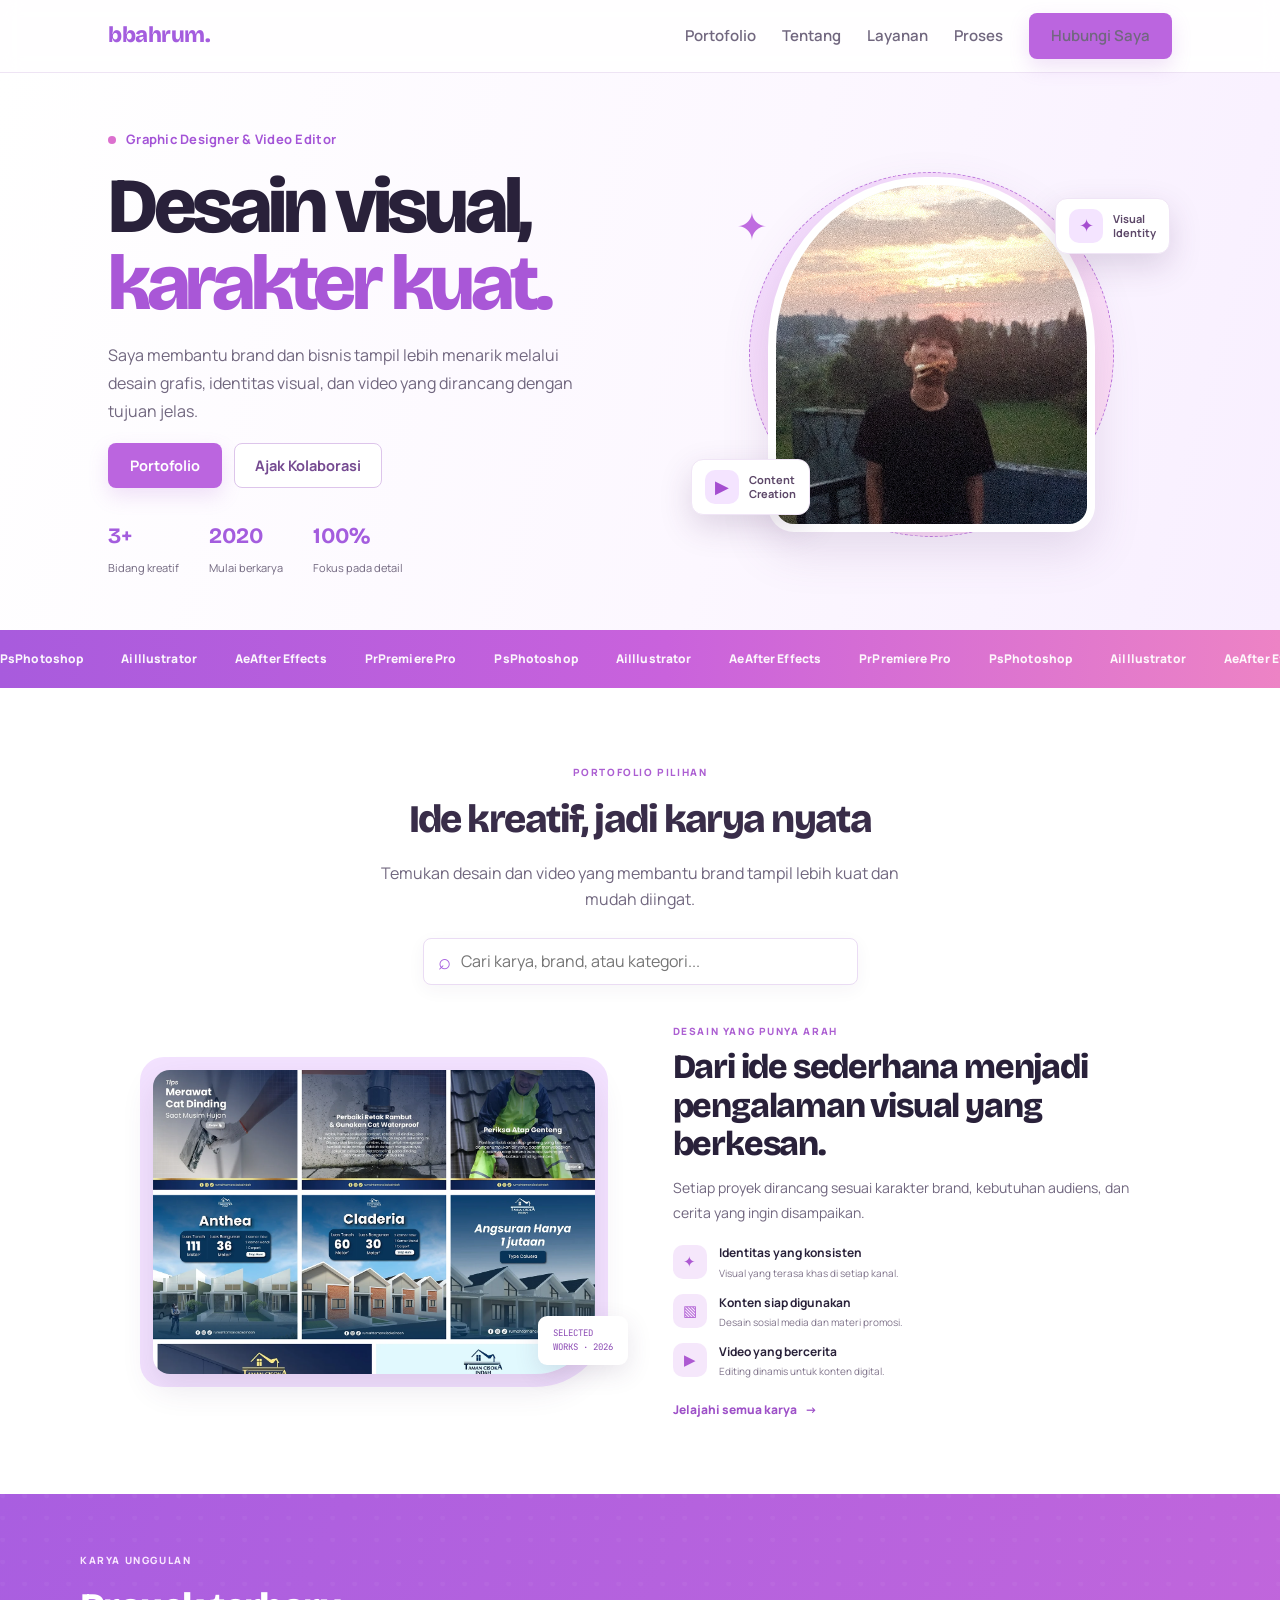
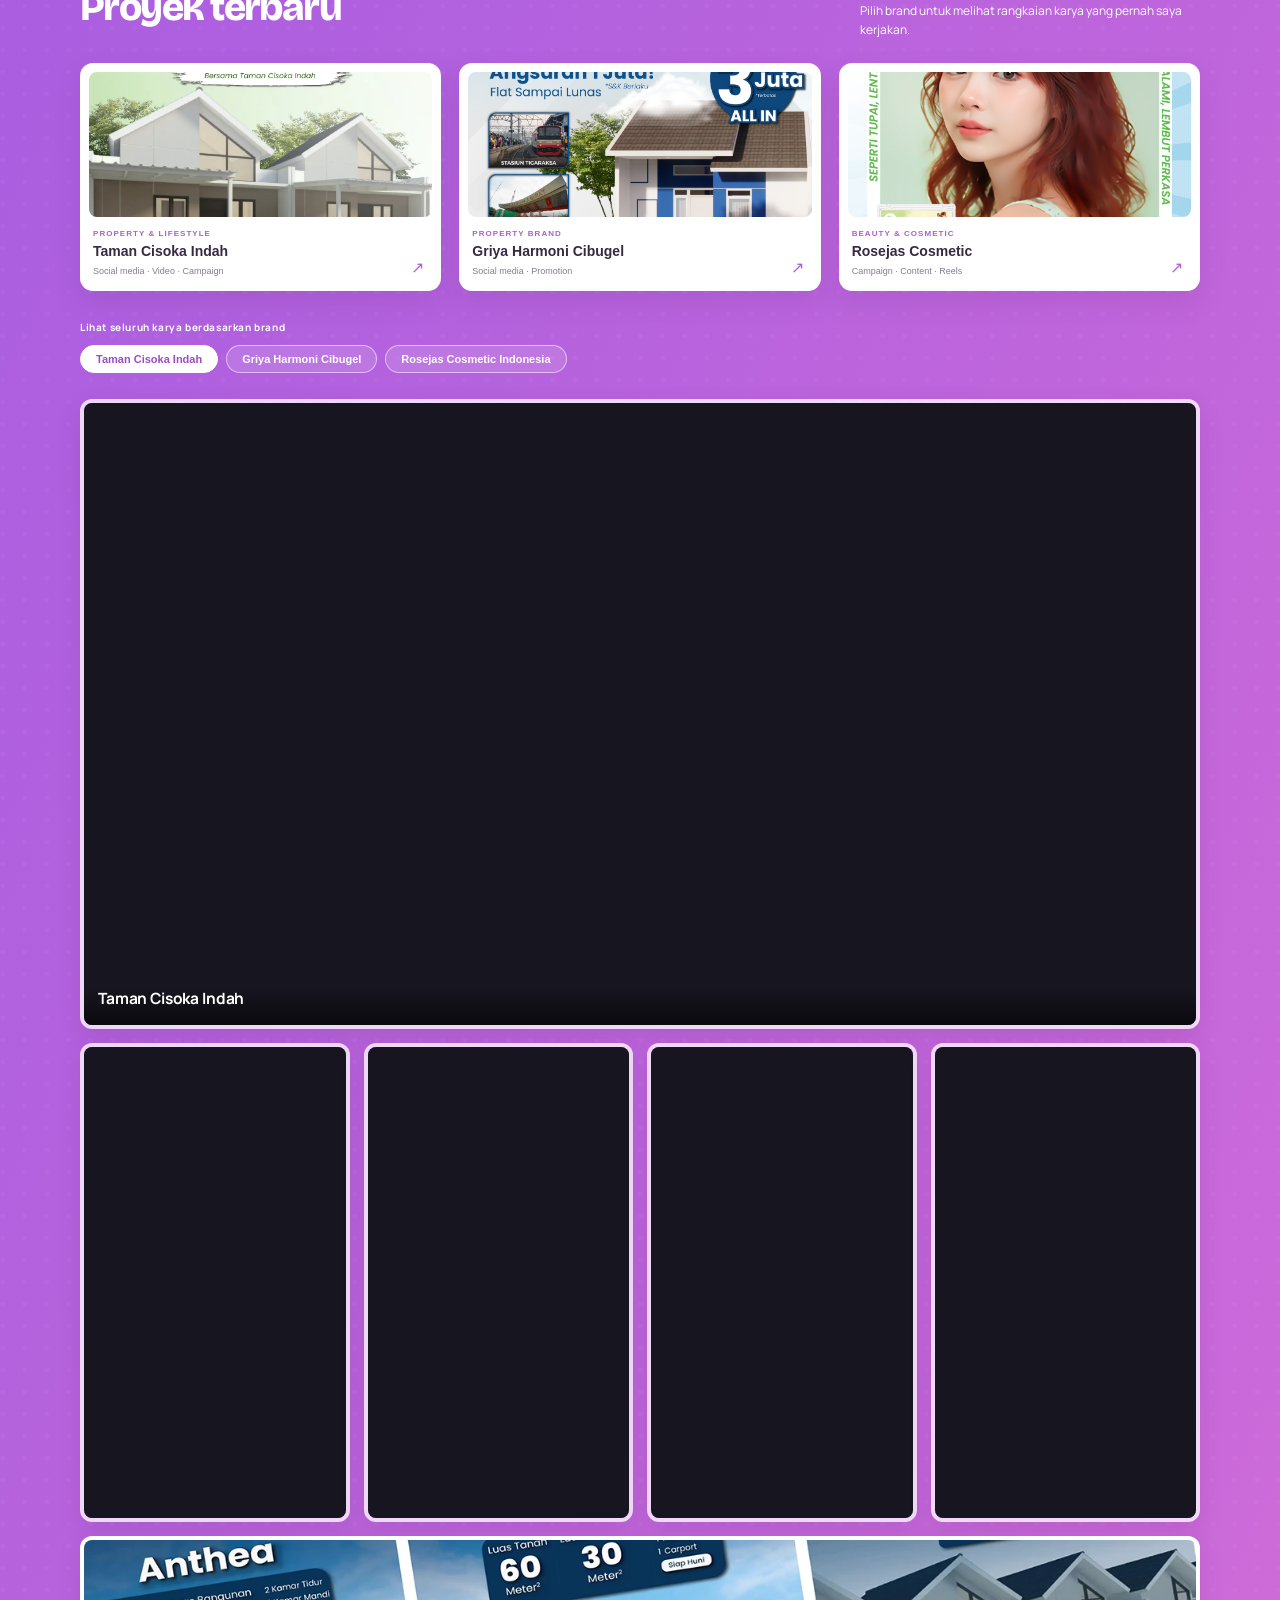
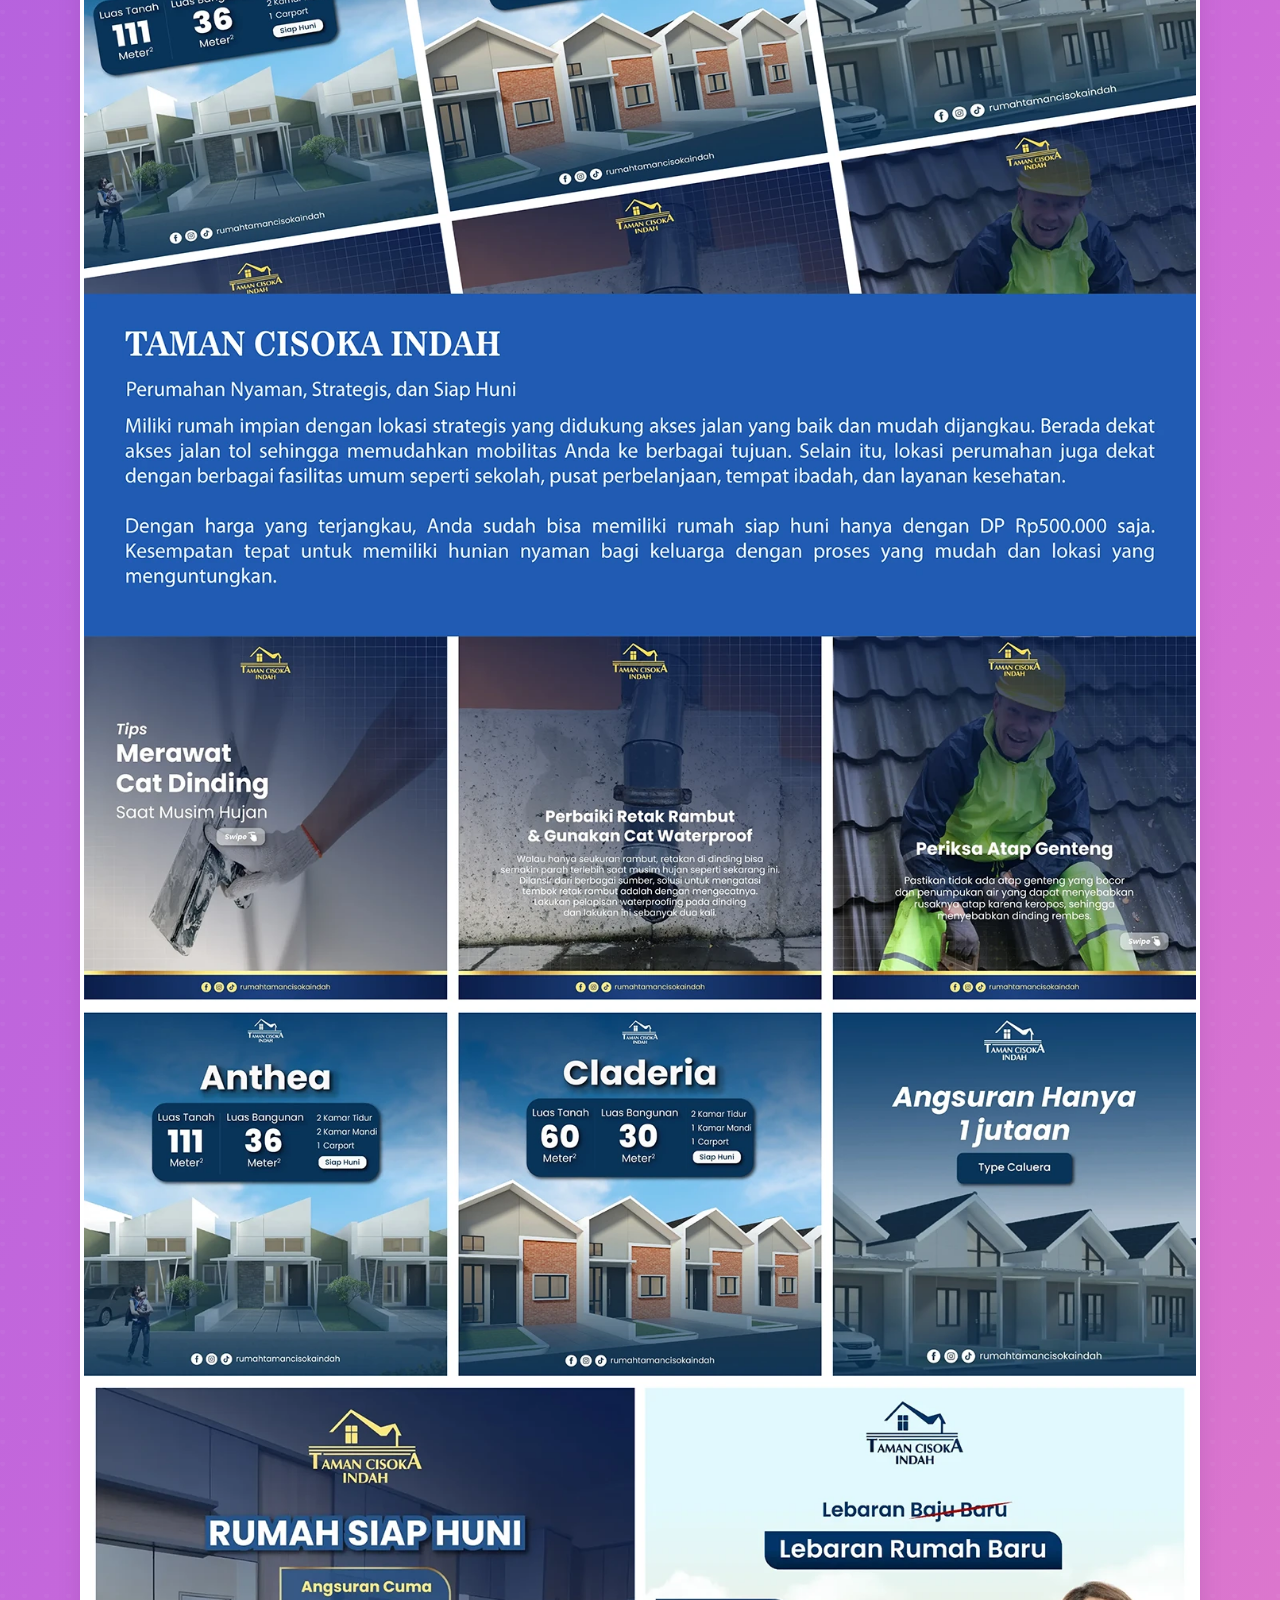
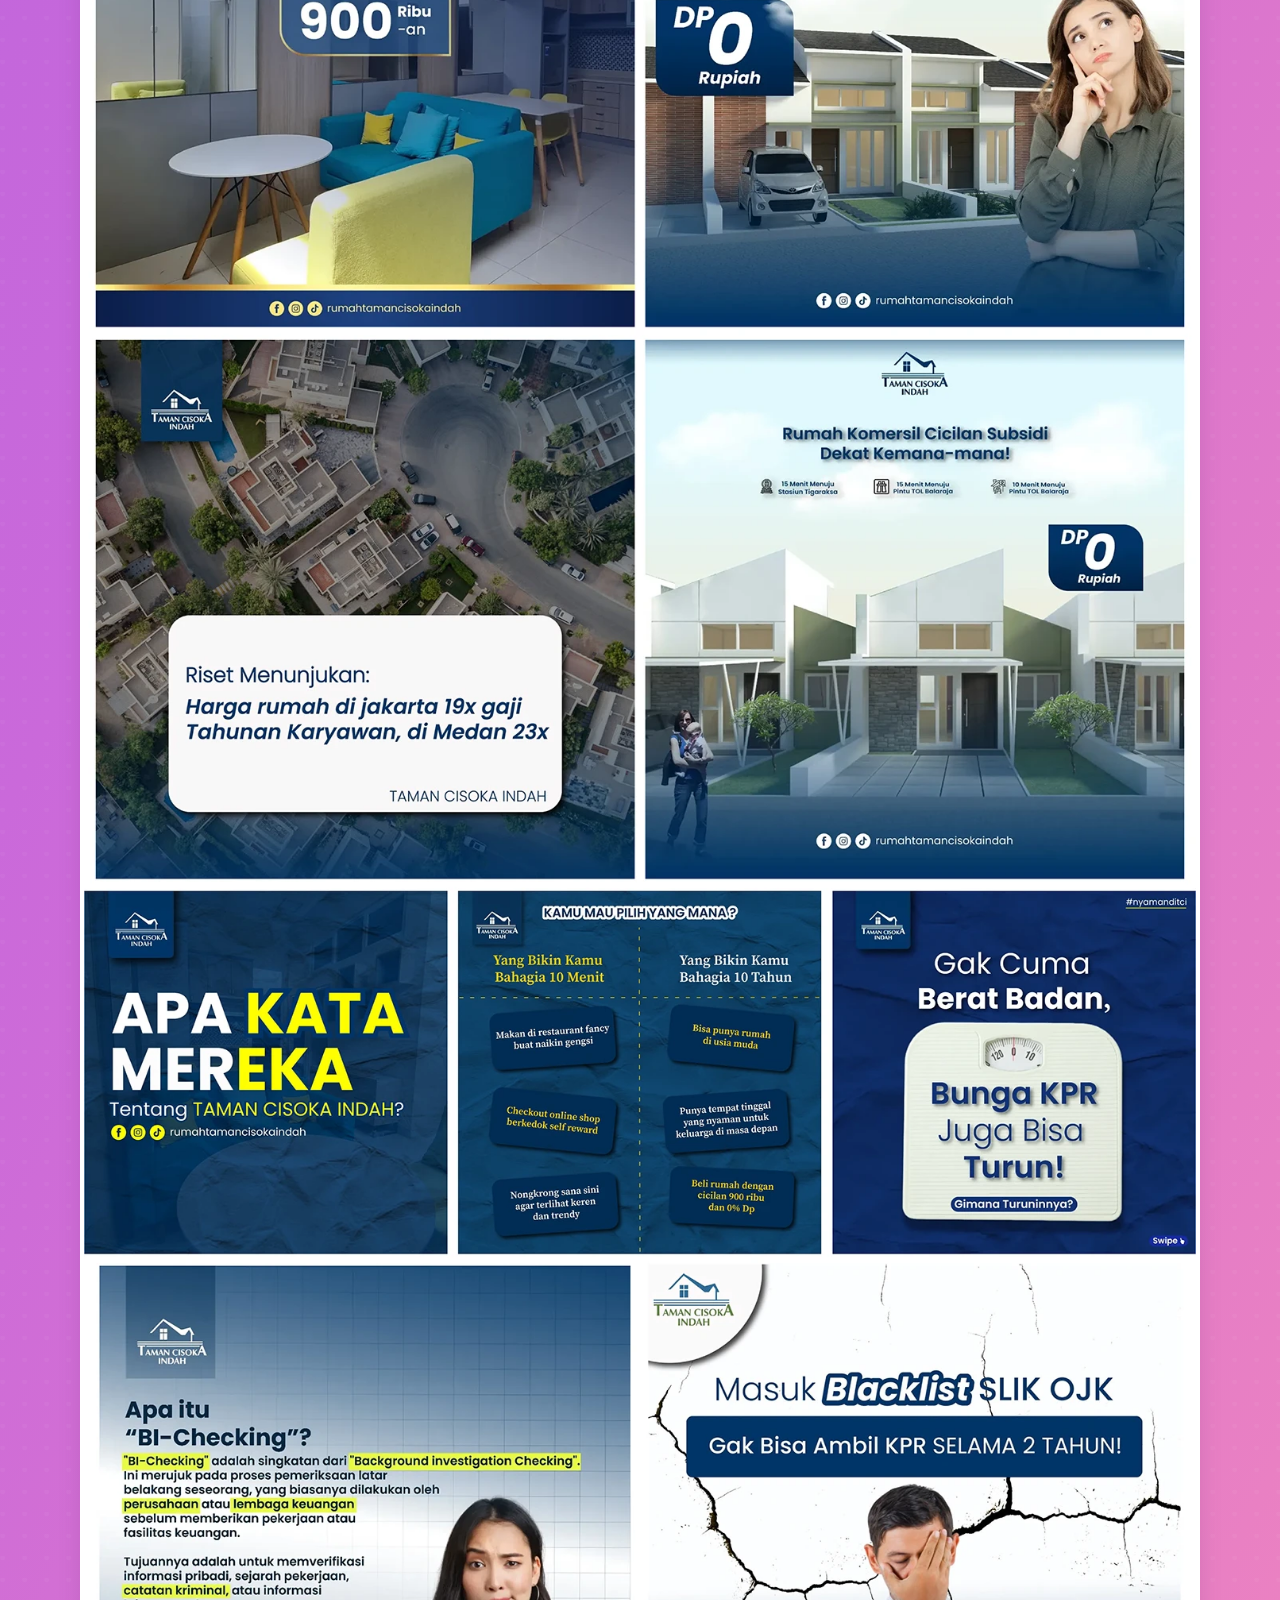
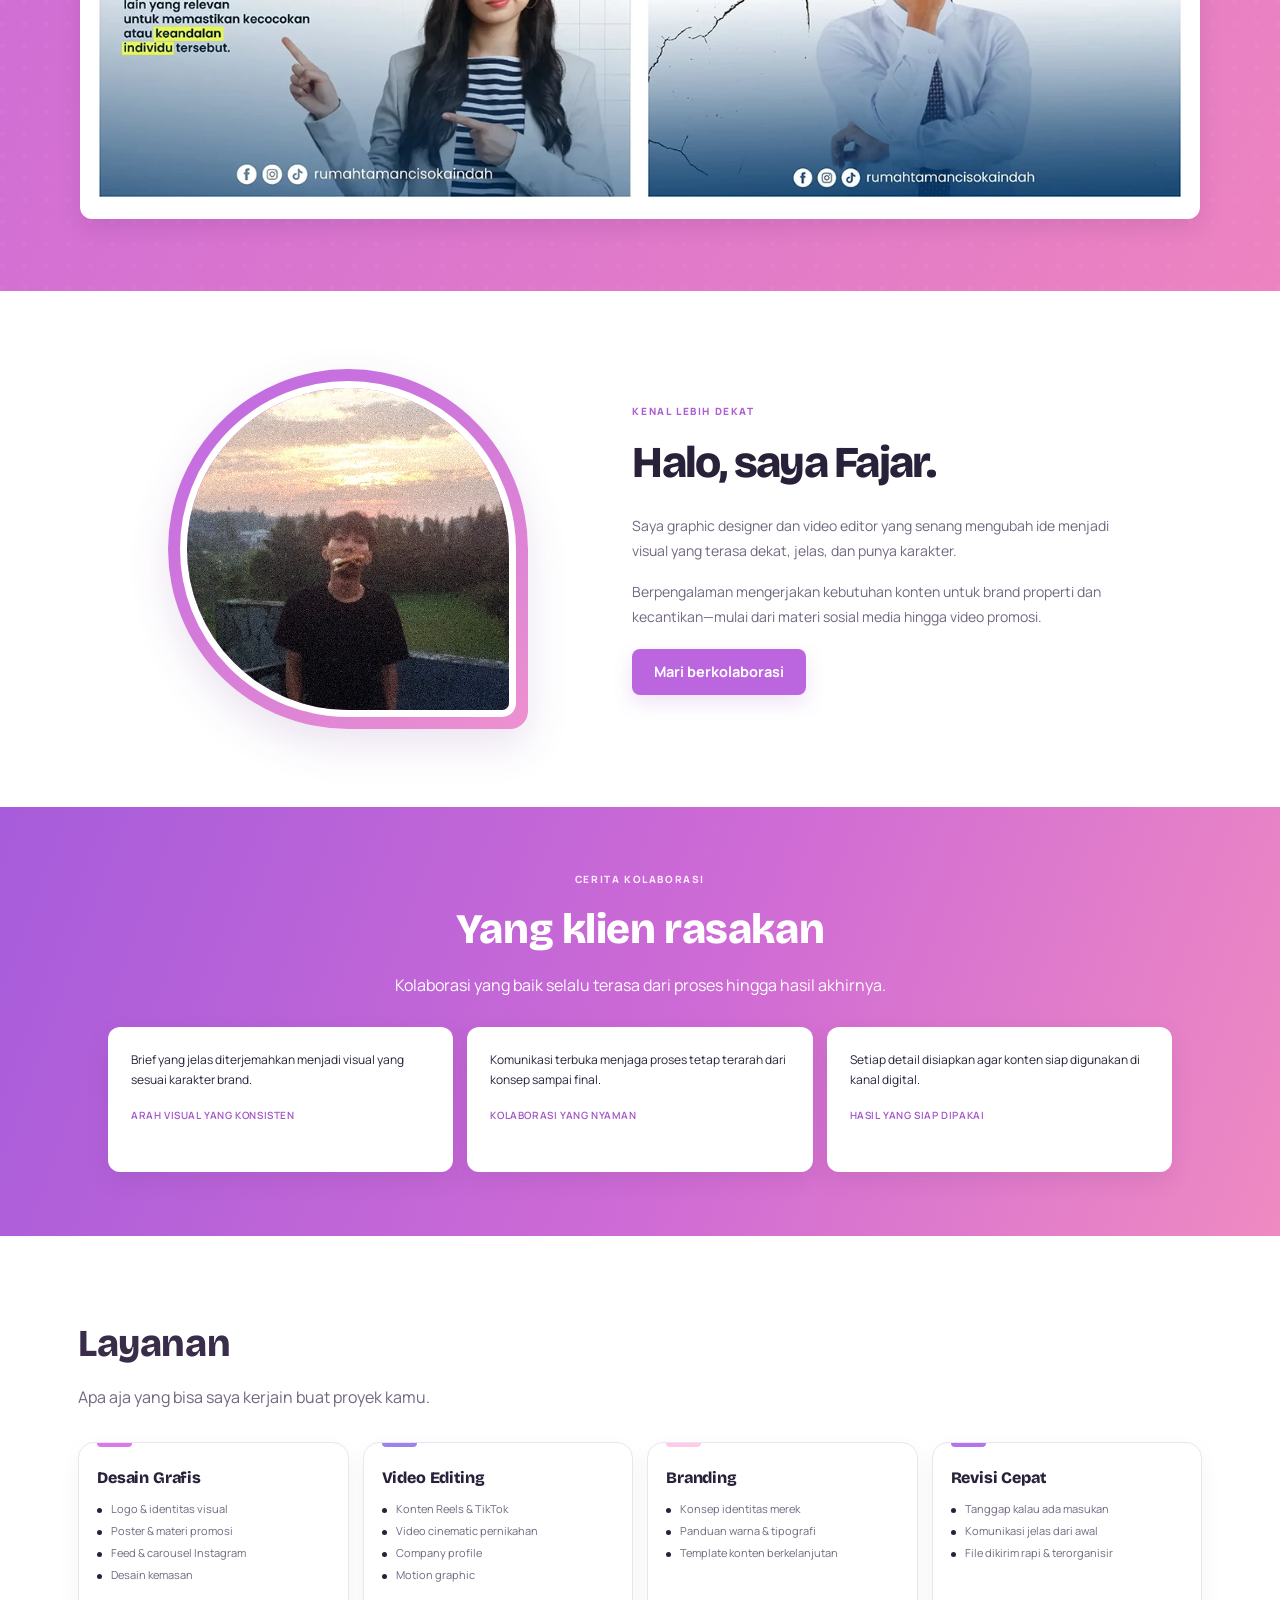
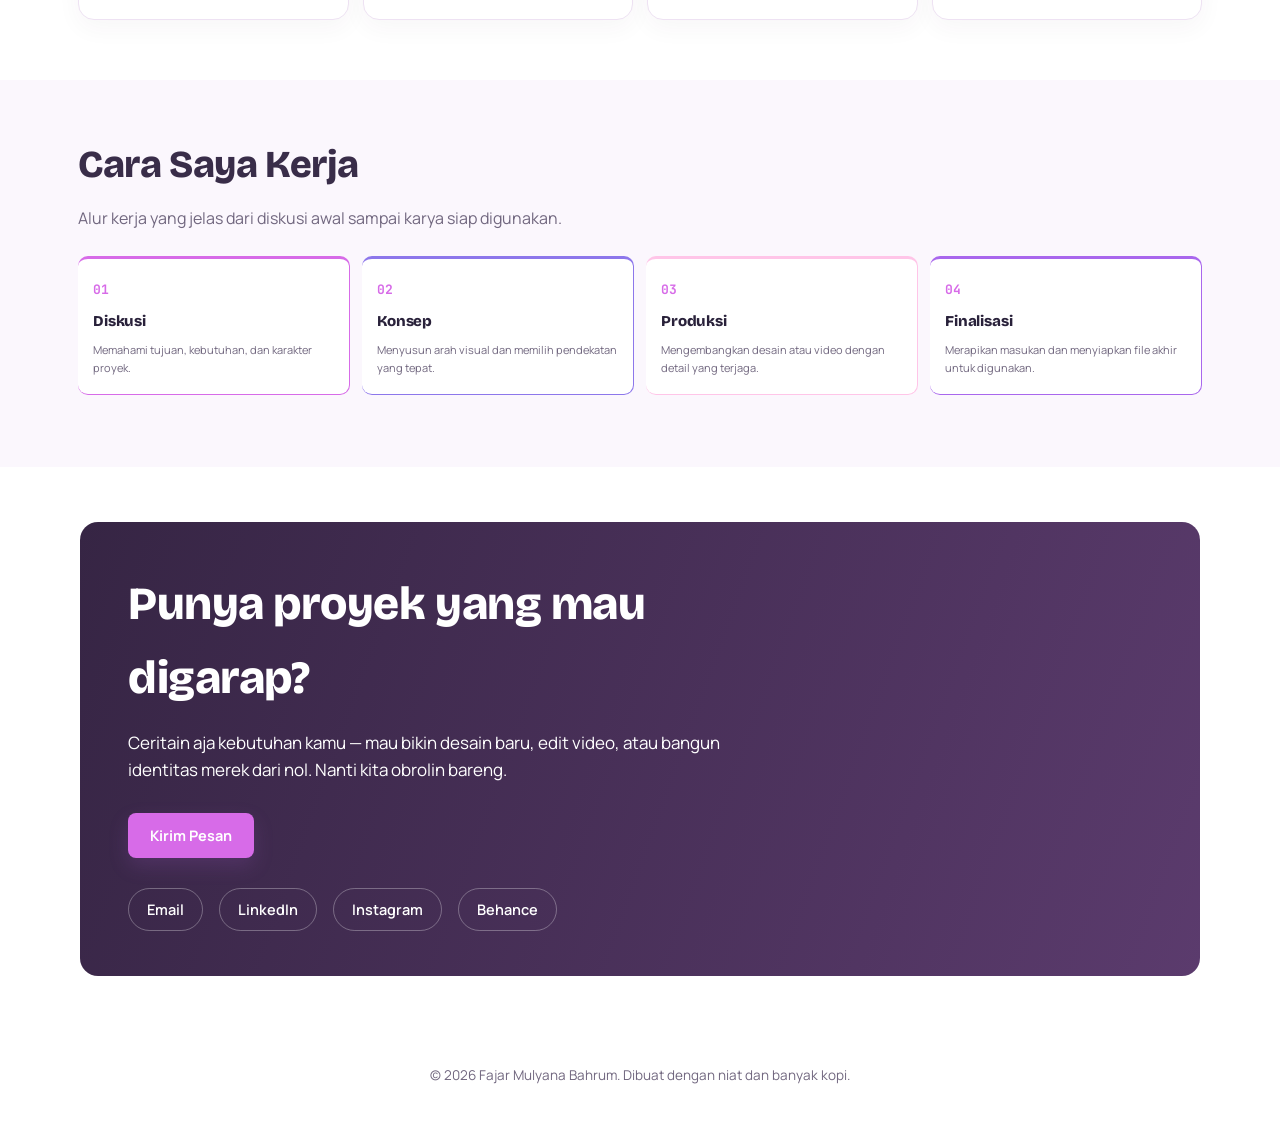
==== commit 357a4ee4: "Update hero photo" ====
--- a/index.html
+++ b/index.html
@@ -51,7 +51,7 @@
     </div>
     <div class="hero-visual" aria-label="Kolase karya desain dan video Fajar">
       <div class="visual-orbit"></div>
-      <div class="visual-main"><img src="ROSEJAS/feed.jpg" alt="Contoh desain kampanye Rosejas Cosmetic"></div>
+      <div class="visual-main"><img src="vidio/Taman Cisoka Indah/IMG_20200706_013056_698.png" alt="Foto Fajar di tepi taman saat senja"></div>
       <div class="visual-float visual-float-top"><span>✦</span><b>Visual<br>Identity</b></div>
       <div class="visual-float visual-float-bottom"><span>▶</span><b>Content<br>Creation</b></div>
       <div class="visual-sparkle">✦</div>
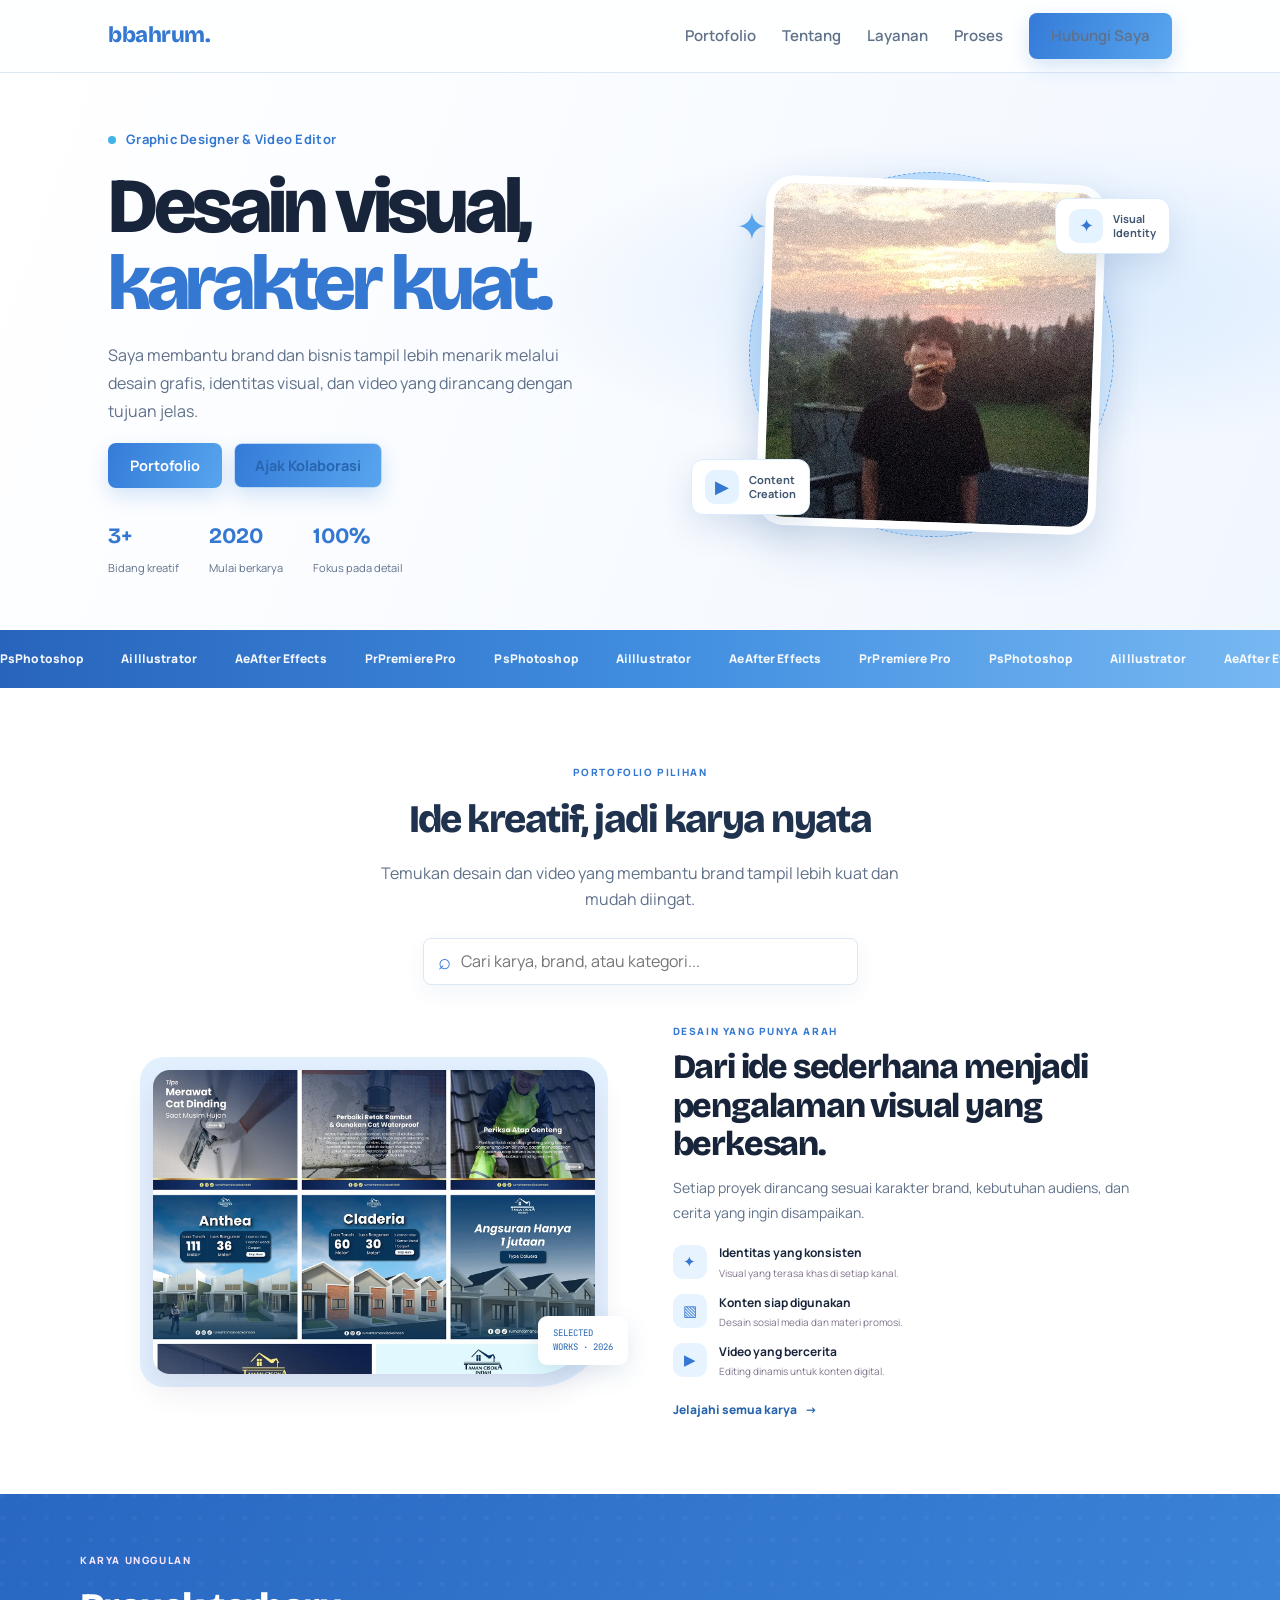
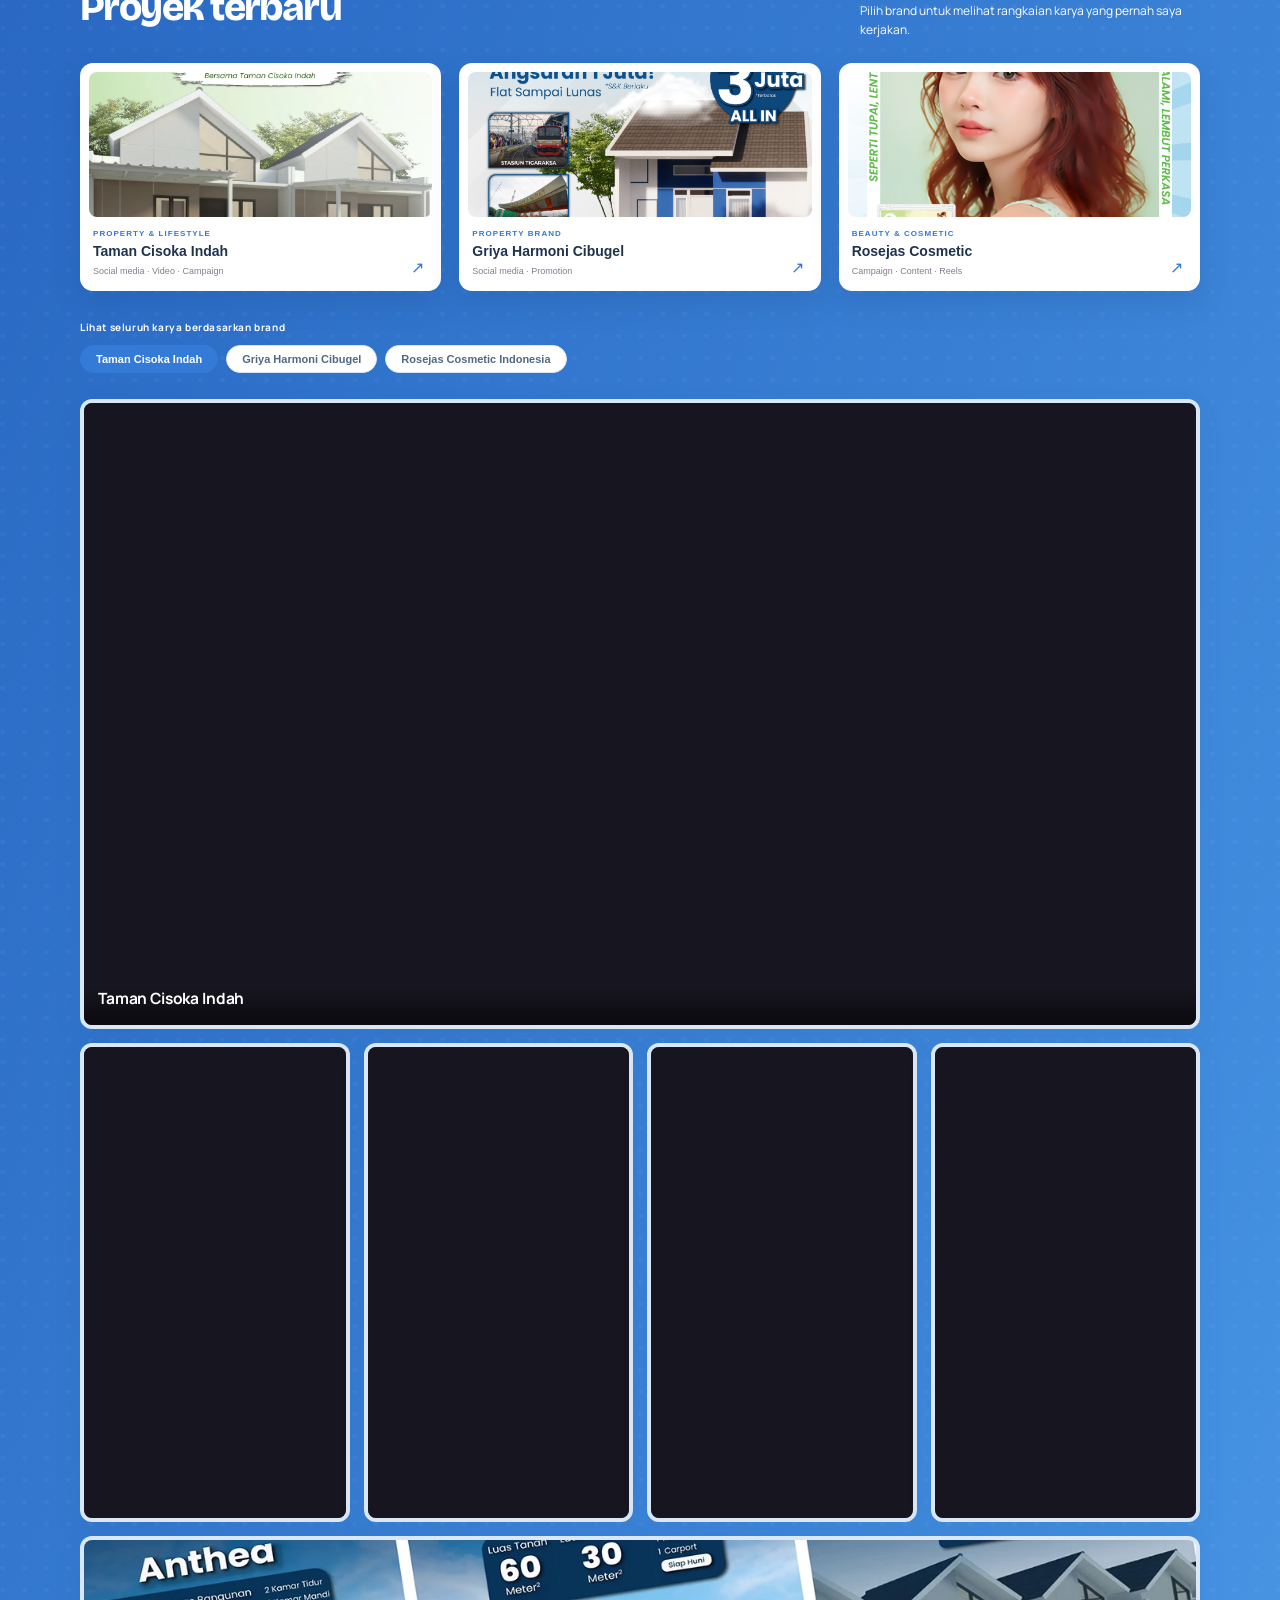
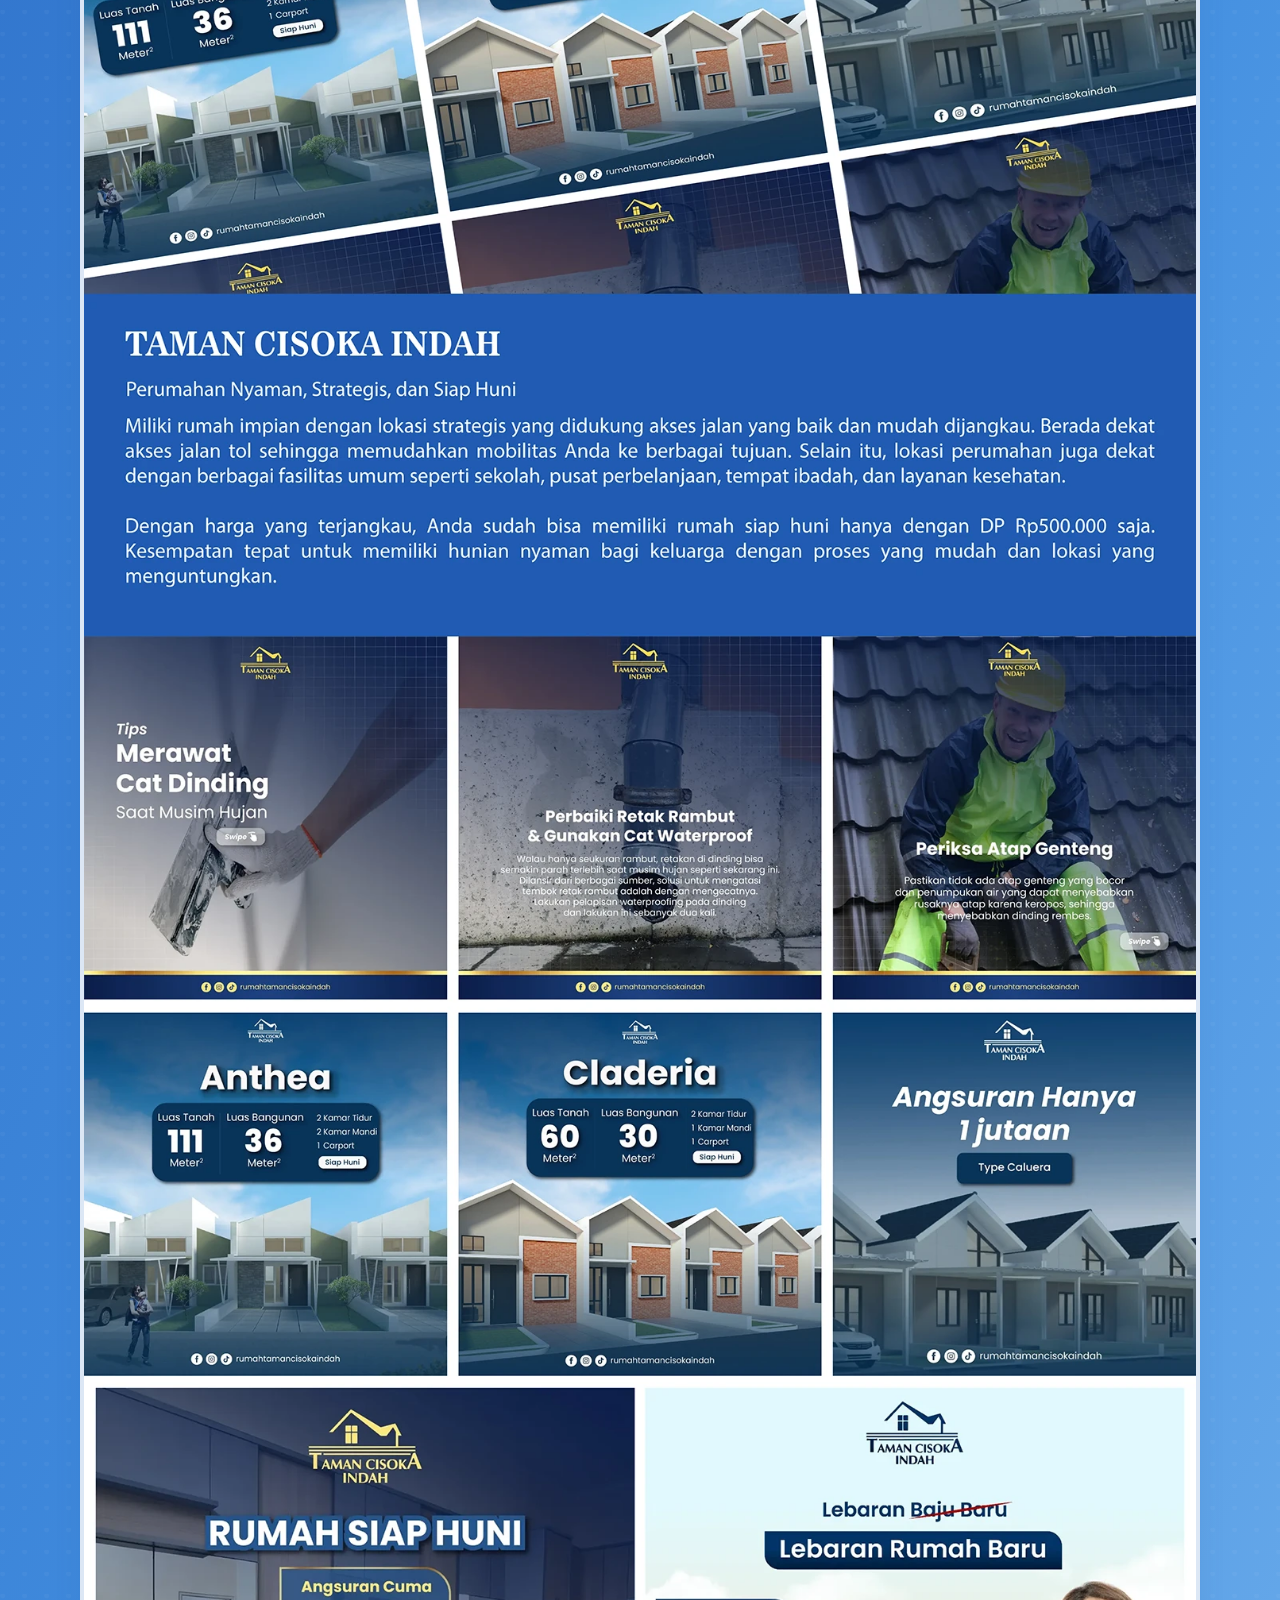
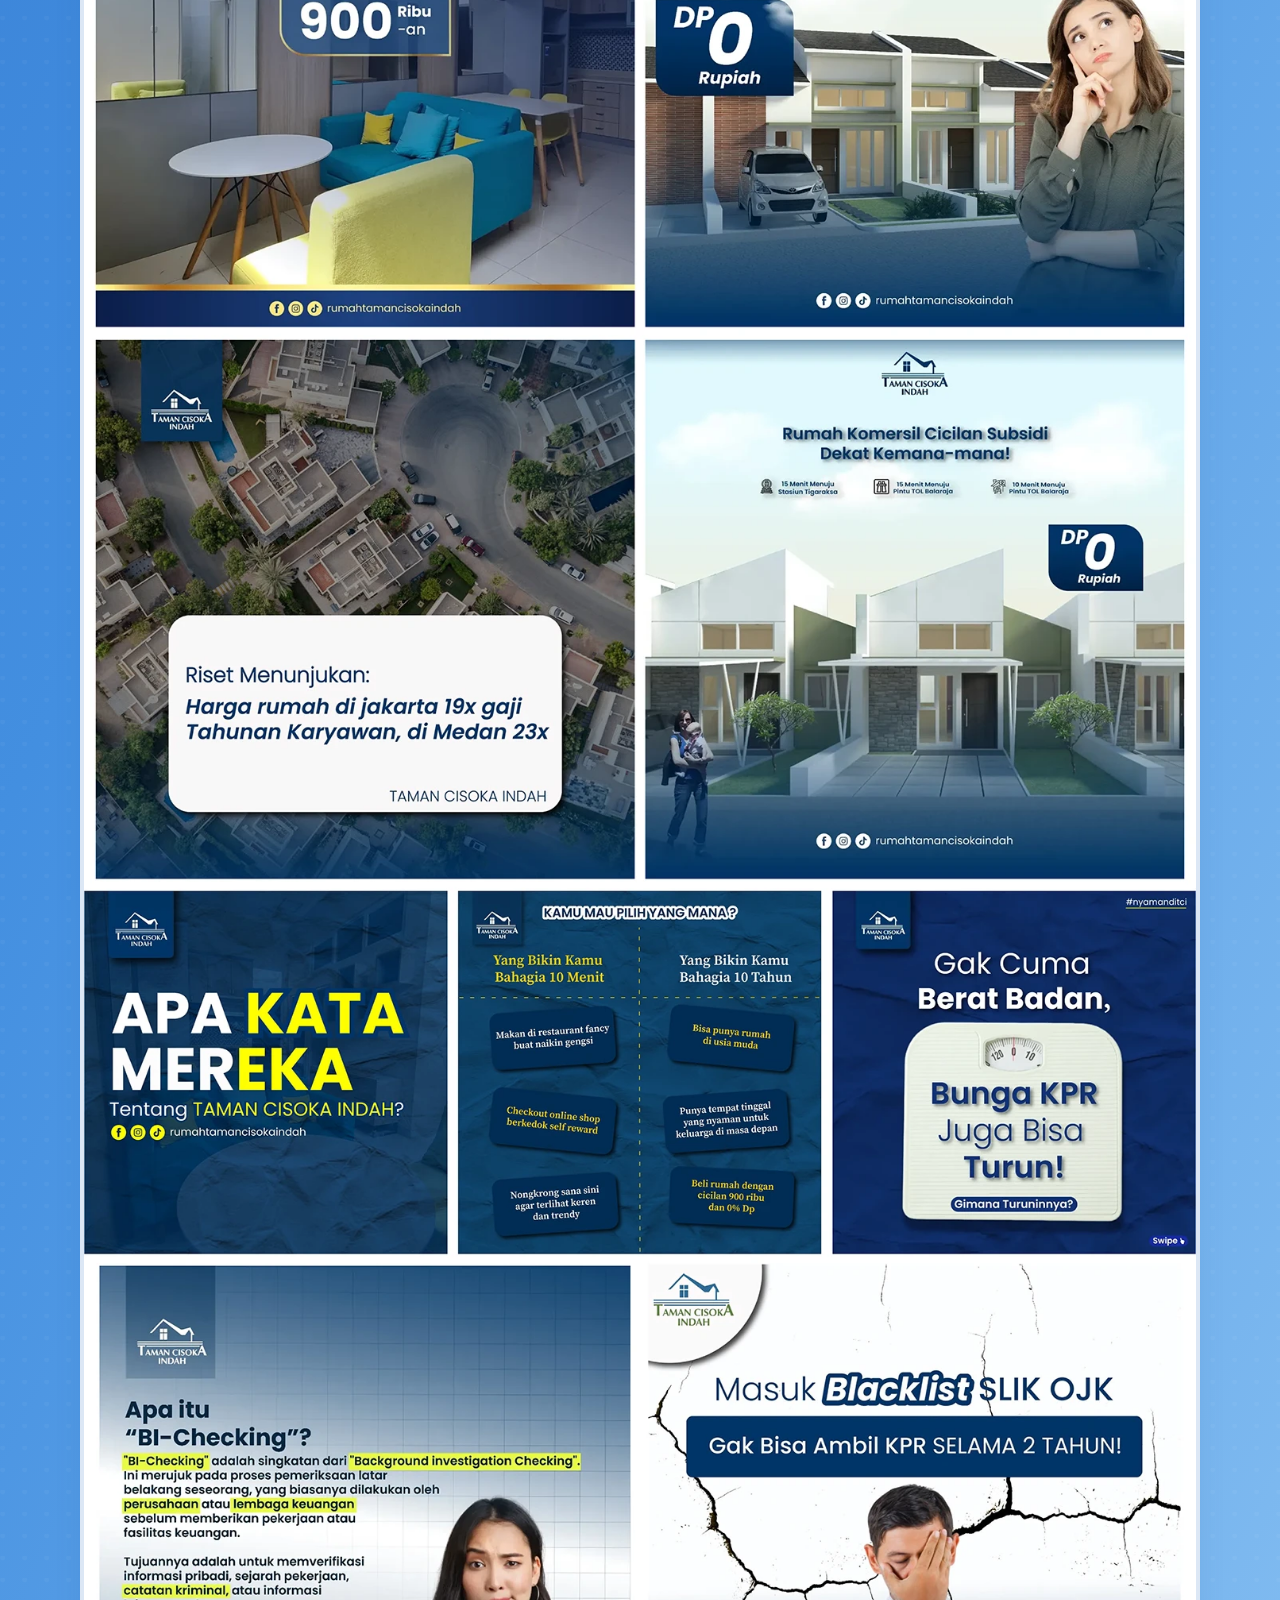
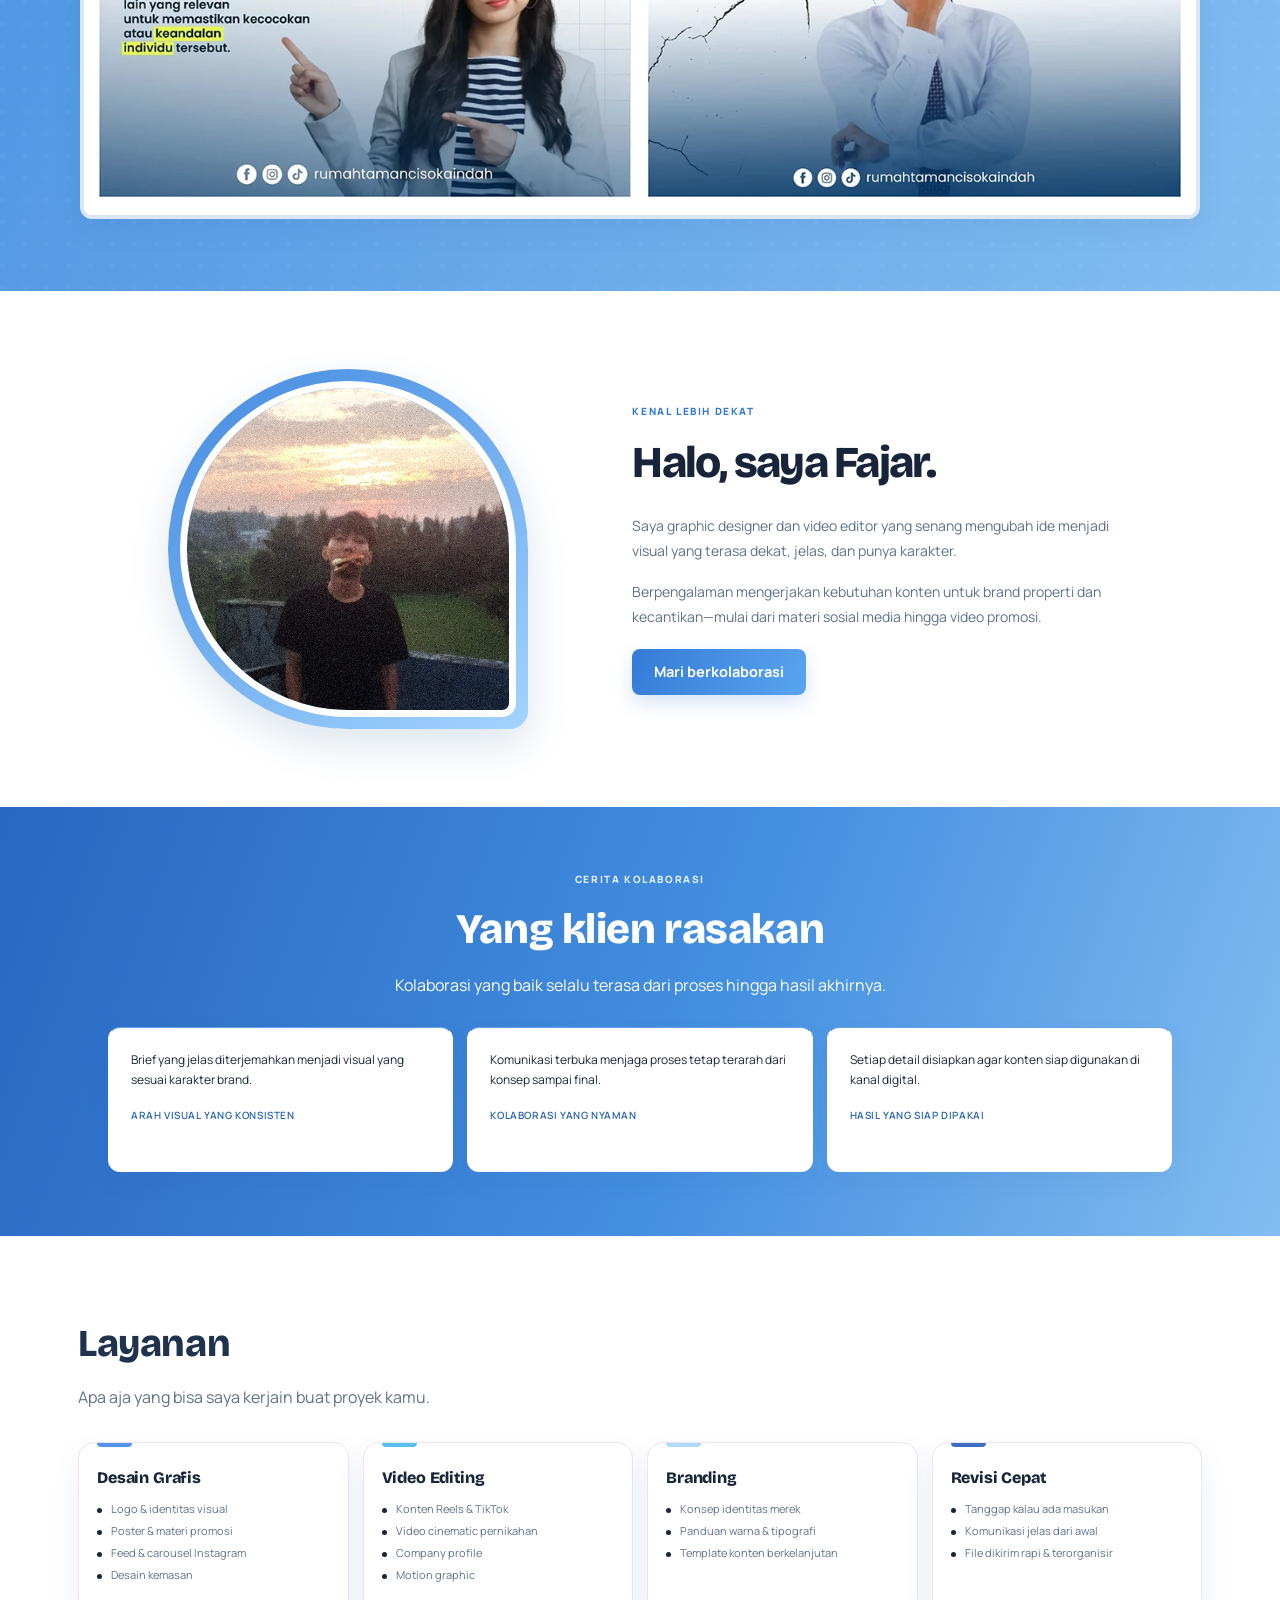
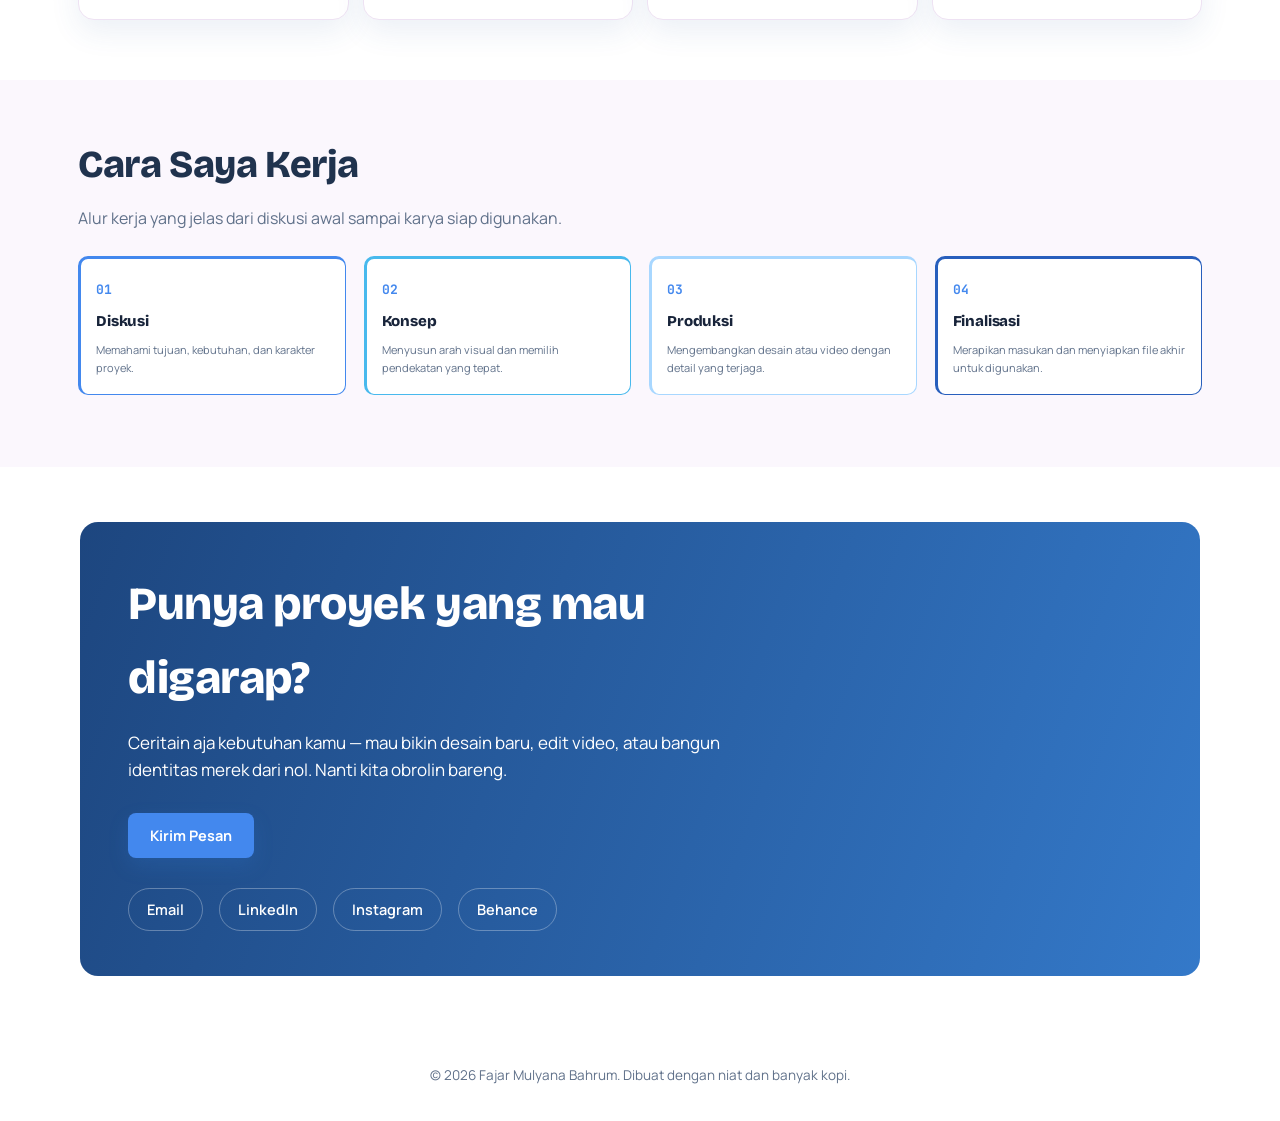
==== commit 148926e1: "Refresh cached stylesheet in browser" ====
--- a/index.html
+++ b/index.html
@@ -4,7 +4,7 @@
 <meta charset="UTF-8">
 <meta name="viewport" content="width=device-width, initial-scale=1.0">
 <title>Fajar Mulyana Bahrum — Graphic Designer & Video Editor</title>
-<link rel="stylesheet" href="style.css">
+<link rel="stylesheet" href="style.css?v=1f4a796">
 </head>
 <body>
 
--- a/style.css
+++ b/style.css
@@ -640,6 +640,62 @@
   #proses{padding:44px 0 52px}.proc-item{padding:14px 12px}.testi{padding:18px;min-height:0}body>section:has(.testi-grid){padding:48px 0}
   .contact{margin:0 14px;padding:34px 22px}.contact h2{font-size:30px}.contact p{font-size:14px}.contact-links{gap:8px}.contact-links a{padding:8px 12px;font-size:12px}
 }
+
 @media(max-width:360px){
   .hero .wrap{padding:0 18px}.name{font-size:40px}.hero-actions .btn{padding:10px 13px}.stats{grid-template-columns:repeat(2,minmax(0,1fr))}.feature-art{height:260px}.portfolio-categories{grid-template-columns:1fr}.portfolio-category{padding:9px 9px 13px}.portfolio-category img{height:160px}.portfolio-category strong{font-size:14px}.portfolio-category small{font-size:9px}.sticky-wrap{grid-template-columns:1fr}.sticky{min-height:0}.process{grid-template-columns:1fr}.about-text h2{font-size:32px}
 }
+
+/* Hero portrait layered over a circular backdrop, like the supplied reference. */
+.visual-main{width:min(340px,74%);height:350px;aspect-ratio:auto;border-radius:28px;transform:rotate(2deg)}
+@media(max-width:760px){.visual-main{width:min(300px,68%);height:315px}}
+@media(max-width:480px){.visual-main{width:68%;height:280px;border-radius:24px}}
+
+/* Blue palette: replace the previous lilac and purple accents throughout. */
+:root{--bg:#f4f8ff;--bg-card:#fff;--ink:#18243a;--ink-soft:#60718a;--pink:#4388ee;--cyan:#48b9ed;--yellow:#a8d7ff;--violet:#285fbd;--line:#dce7f5}
+body{background:linear-gradient(180deg,#f4f8ff 0%,#fff 48%,#f1f7ff 100%)}
+header{border-color:#dce7f5}
+.mark span{color:#3478d2}
+.hero{background:radial-gradient(ellipse at 78% 40%,rgba(97,171,245,.2),transparent 34%),linear-gradient(110deg,#fff 0%,#f1f7ff 100%)}
+.role-line{color:#3478d2}.role-line .dot{background:#43b3e8}
+.name em{color:#3478d2}
+.visual-orbit{background:linear-gradient(145deg,#b8dcff,#e0f0ff);border-color:#66a9ed}
+.visual-main{box-shadow:0 18px 46px rgba(39,91,151,.2)}
+.visual-float{box-shadow:0 12px 32px rgba(39,91,151,.15);color:#405570;border-color:#dcecff}
+.visual-float span{background:#e5f2ff;color:#3478d2}
+.visual-sparkle{color:#57a5ed}
+.btn{background:linear-gradient(110deg,#347bd8,#58a5ee);box-shadow:0 8px 20px rgba(52,123,216,.2)}
+.btn:hover{background:#245fac}.btn-outline{color:#2865ae;border-color:#bdd8f5}
+.stats{border-color:#dce7f5}.stat:nth-child(n) b{color:#3478d2}
+.adobe-marquee{background:linear-gradient(90deg,#2864bc,#418ee0 52%,#77b8f2)}
+.sec-head h2{color:#20334e}
+.chip{border-color:#d5e5f7;color:#4f6886}.chip.active,.chip:hover{background:#347bd8;border-color:#347bd8;color:#fff}
+.project-search{border-color:#dce7f5;color:#3478d2;box-shadow:0 8px 22px rgba(39,91,151,.06)}
+.card{border-color:#dce7f5;box-shadow:0 10px 28px rgba(39,91,151,.09)}
+.sticky{box-shadow:0 12px 30px rgba(39,91,151,.09)}
+.process{gap:18px}.proc-item{border-color:#dce7f5;border-left:3px solid #6aa7e8}
+.visual-orbit{box-shadow:0 10px 30px rgba(39,91,151,.07)}
+.about .avatar{box-shadow:0 16px 40px rgba(39,91,151,.16)}
+.avatar{background:linear-gradient(145deg,#4289df,#a3d4ff)}
+.testi{border-color:#dce7f5;border-top-color:#62a3e8!important;box-shadow:0 10px 26px rgba(39,91,151,.06)}
+.contact{background:linear-gradient(115deg,#24549a,#438cdb)}
+footer{background:#fff}
+header .burger{color:#2865ae}
+#karya{background:#fff}
+.eyebrow{color:#3478d2}
+.feature-art{background:#e3f1ff}
+.feature-sticker{color:#2865ae;box-shadow:0 8px 24px rgba(39,91,151,.13)}
+.feature-list li>span{background:#e7f3ff;color:#3478d2}
+.text-link{color:#2865ae}
+.portfolio-gallery{background:linear-gradient(115deg,#2867c2 0%,#438fe0 52%,#83bdf1 100%)}
+.portfolio-category{color:#20334e;box-shadow:0 12px 28px rgba(25,71,128,.2)}
+.portfolio-category:hover{box-shadow:0 18px 34px rgba(25,71,128,.28)}
+.portfolio-category img{background:#edf5ff}
+.portfolio-category .category-label,.category-arrow{color:#3478d2}
+.portfolio-category strong{color:#20334e}
+.chips .chip{border-color:#d5e5f7;color:#4f6886;background:#fff}
+.chips .chip.active,.chips .chip:hover{background:#347bd8;color:#fff;border-color:#347bd8}
+.proc-item{border-top-color:#62a3e8}
+body>section:has(.testi-grid){background:linear-gradient(110deg,#2867c2,#438fe0 55%,#83bdf1)}
+body>section:has(.testi-grid) .sec-head .eyebrow{color:#e3f2ff}
+.testi .who{color:#2865ae}
+.contact{background:linear-gradient(110deg,#1d467f,#3479c9)}
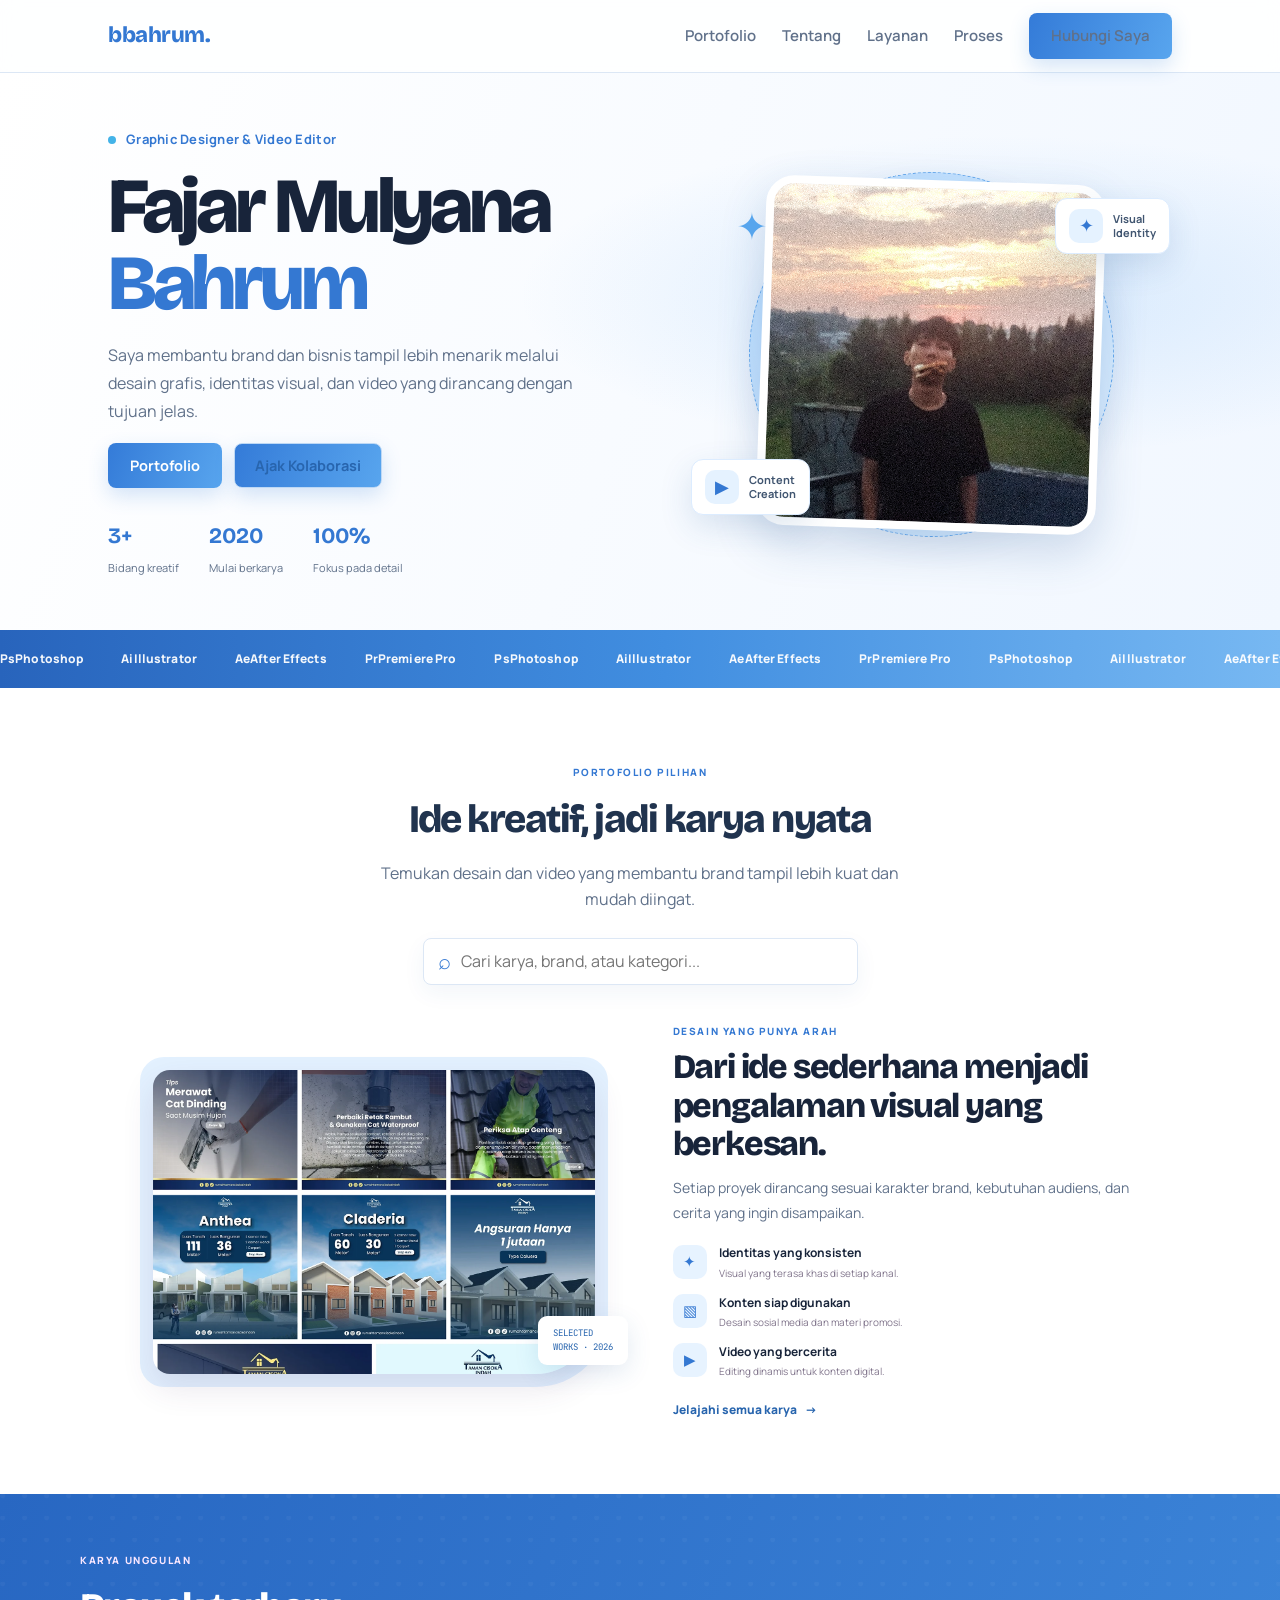
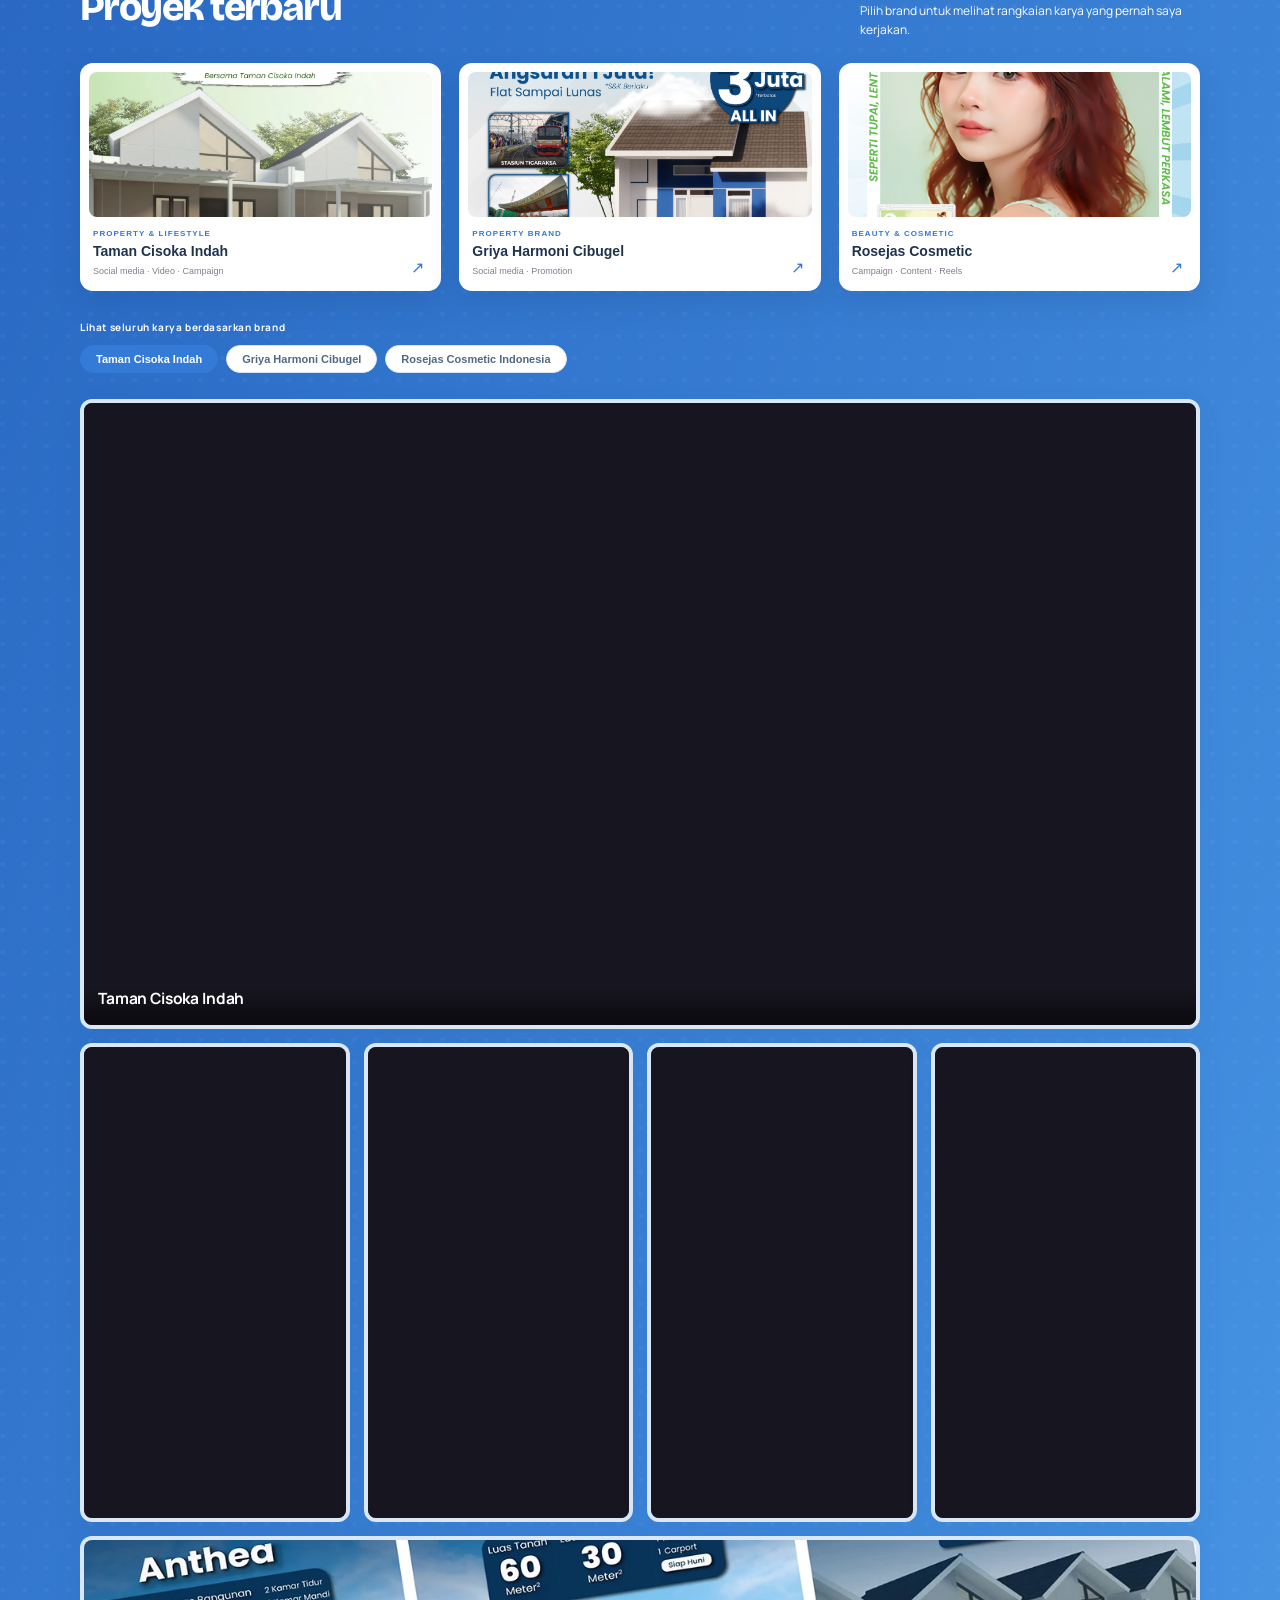
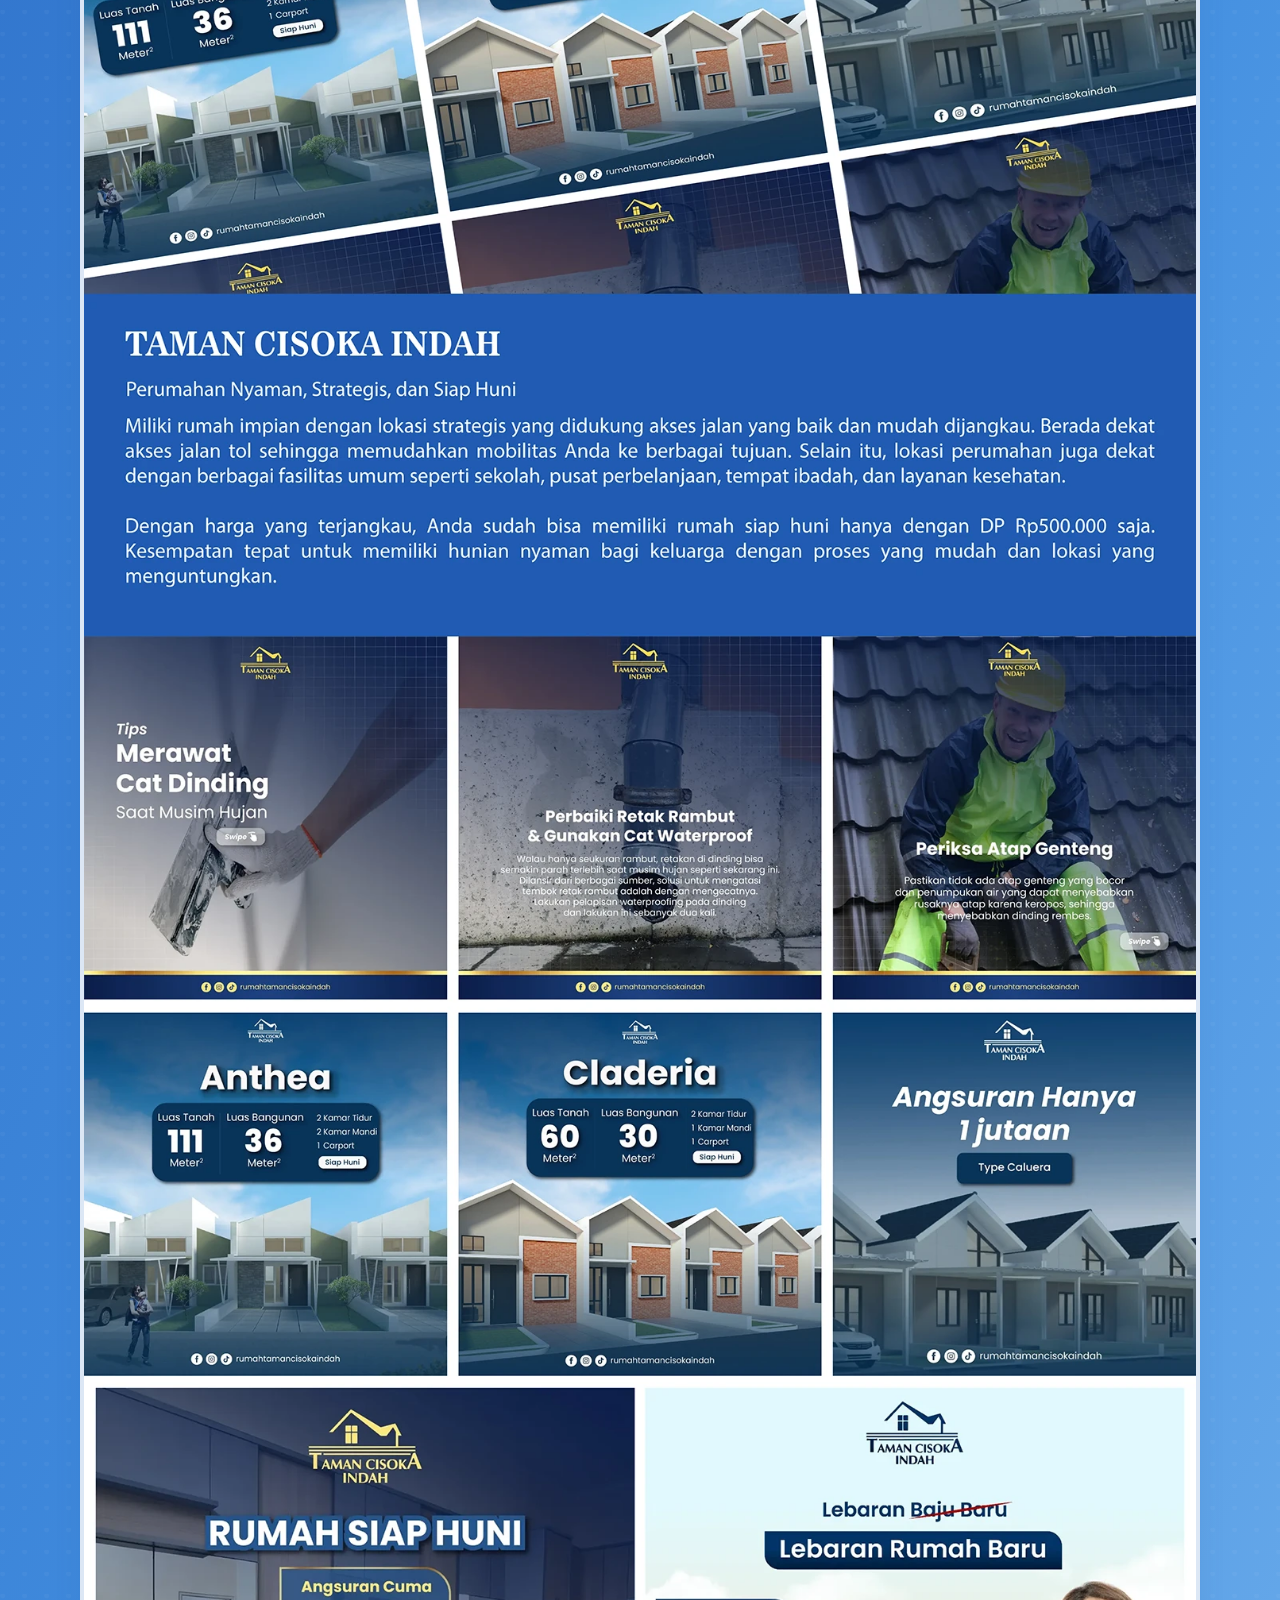
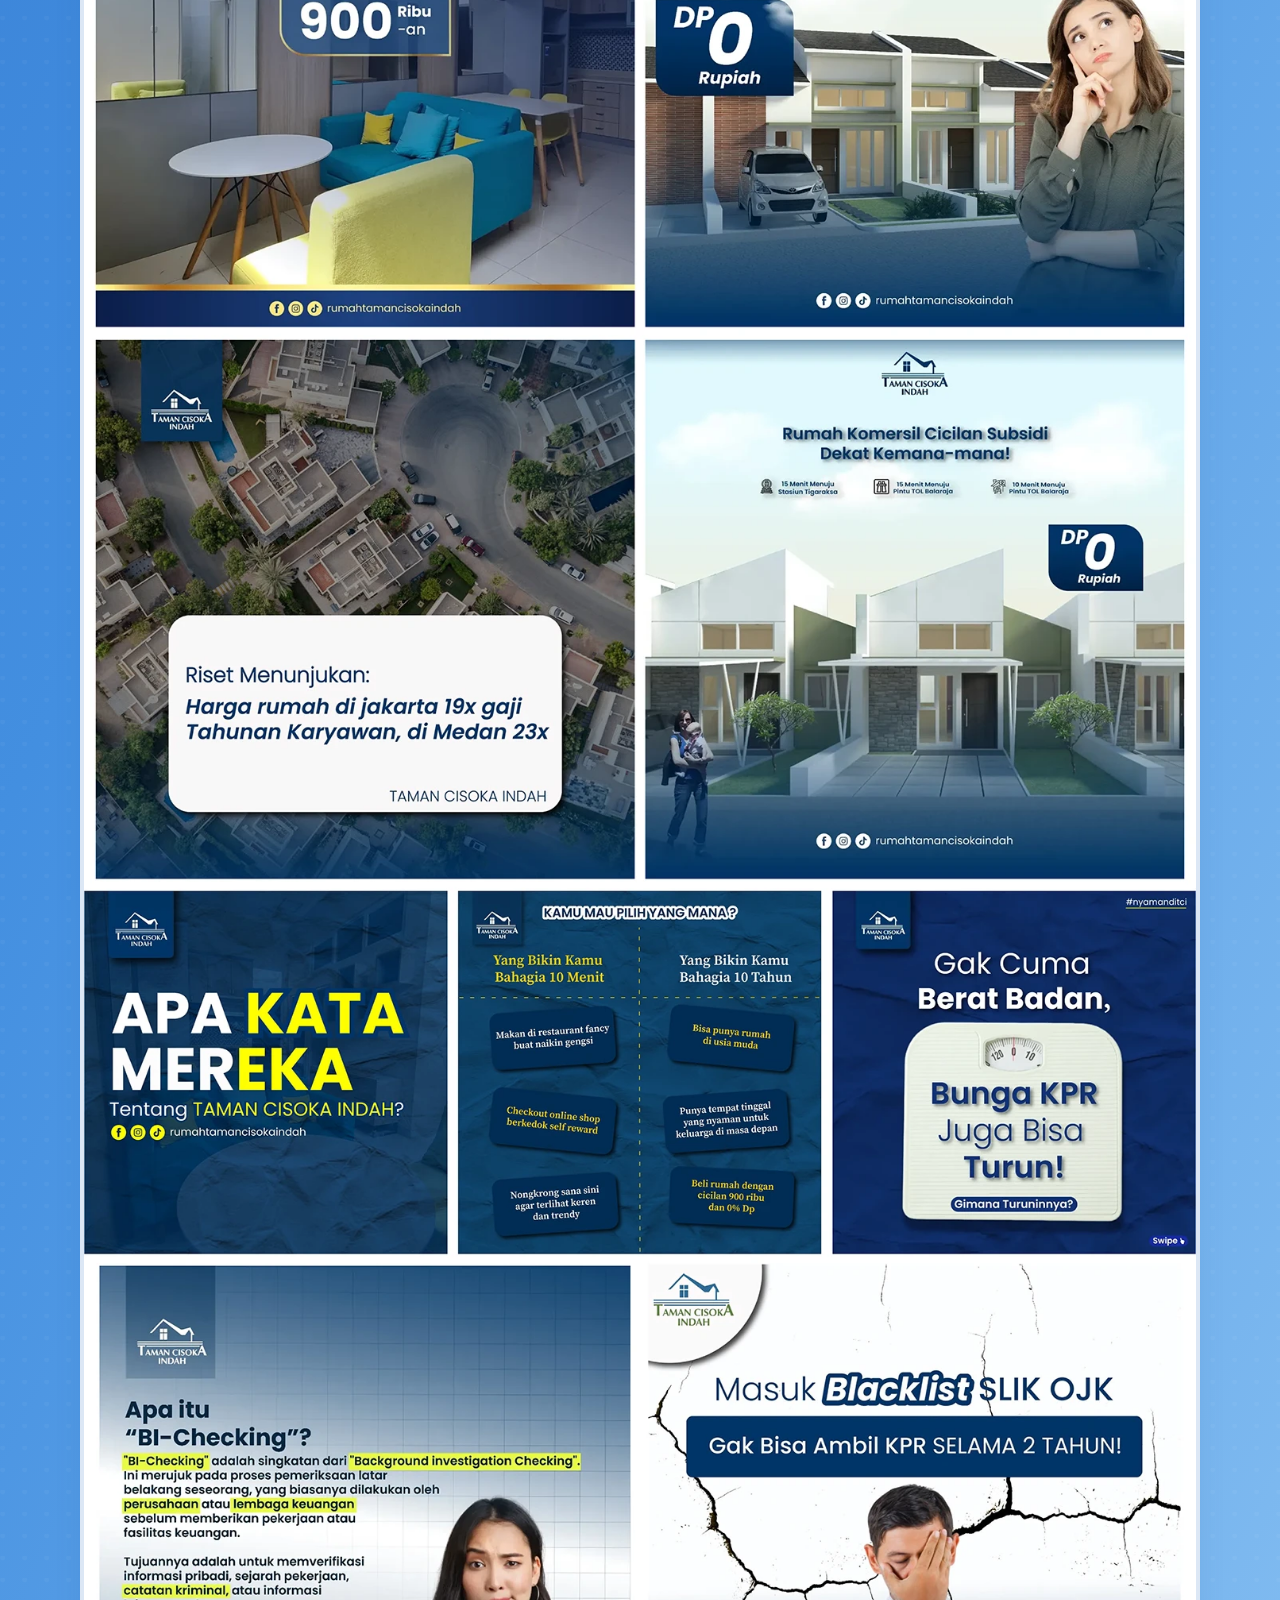
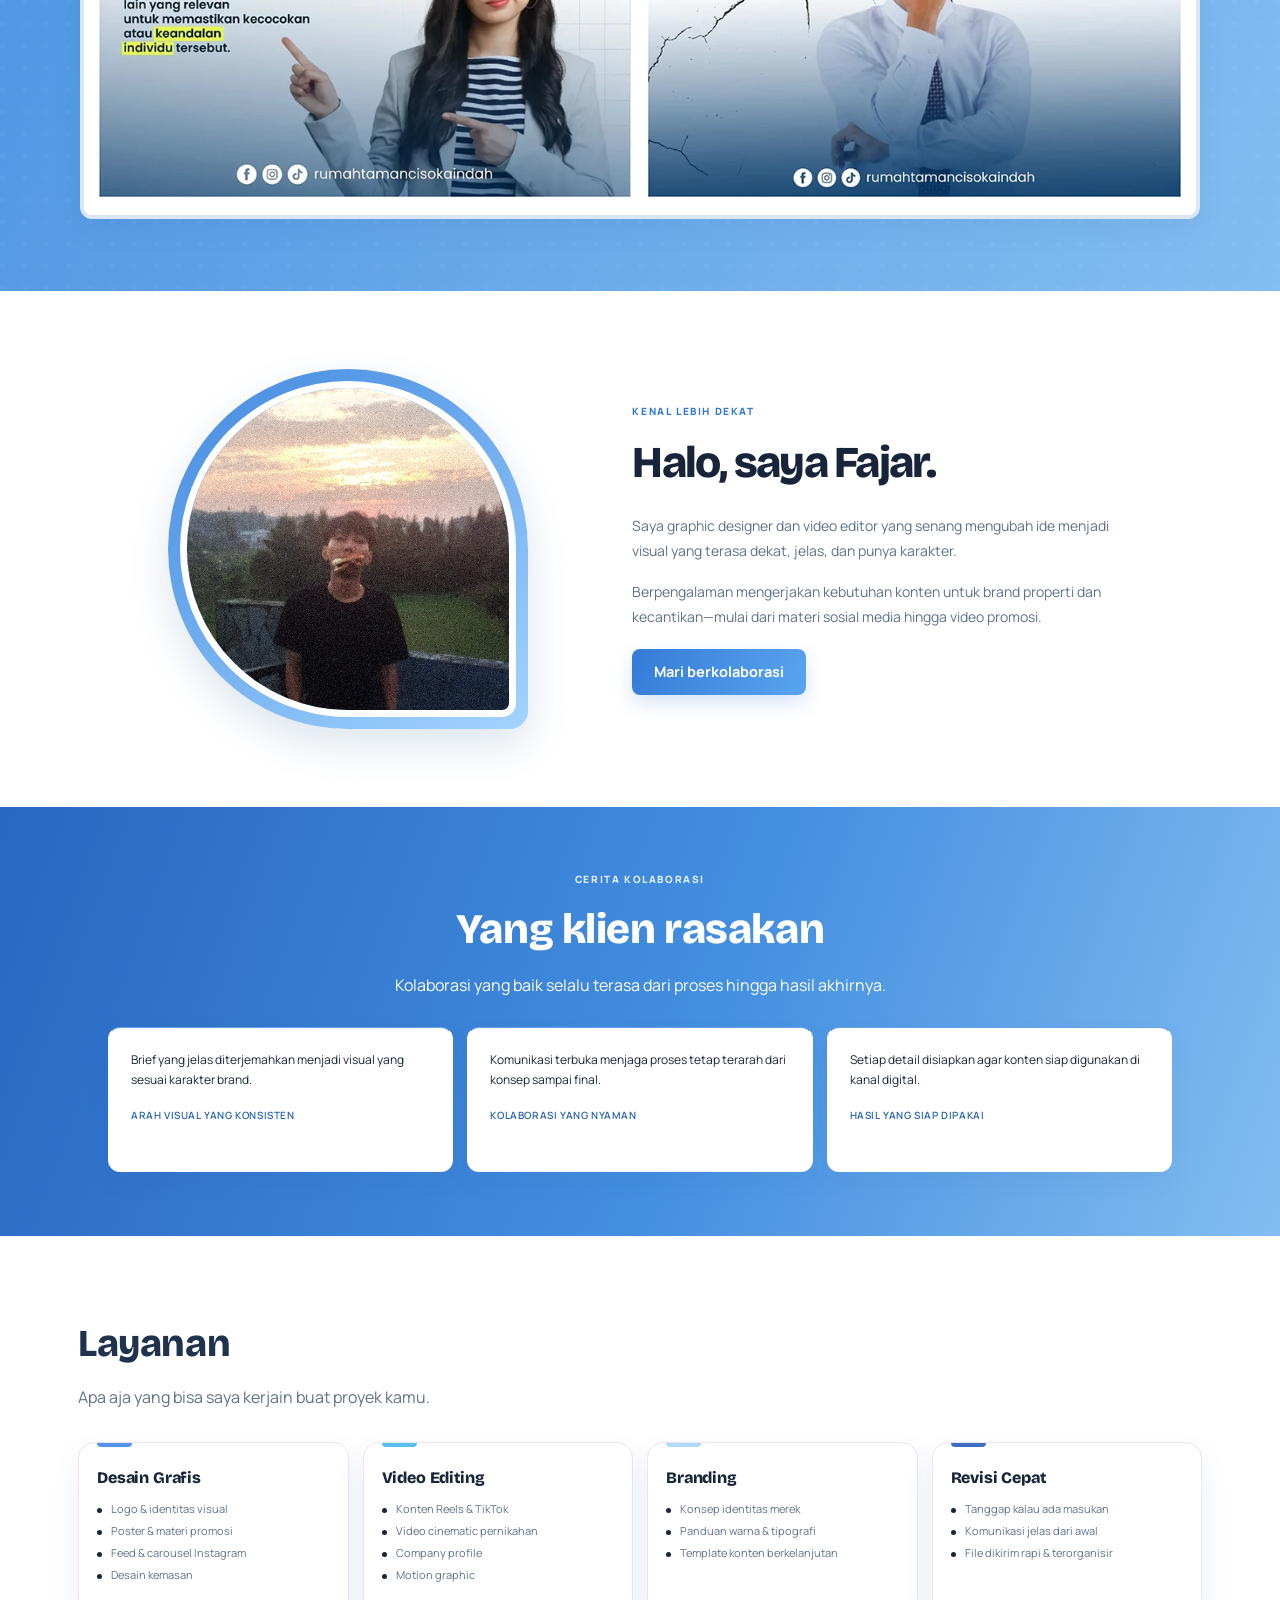
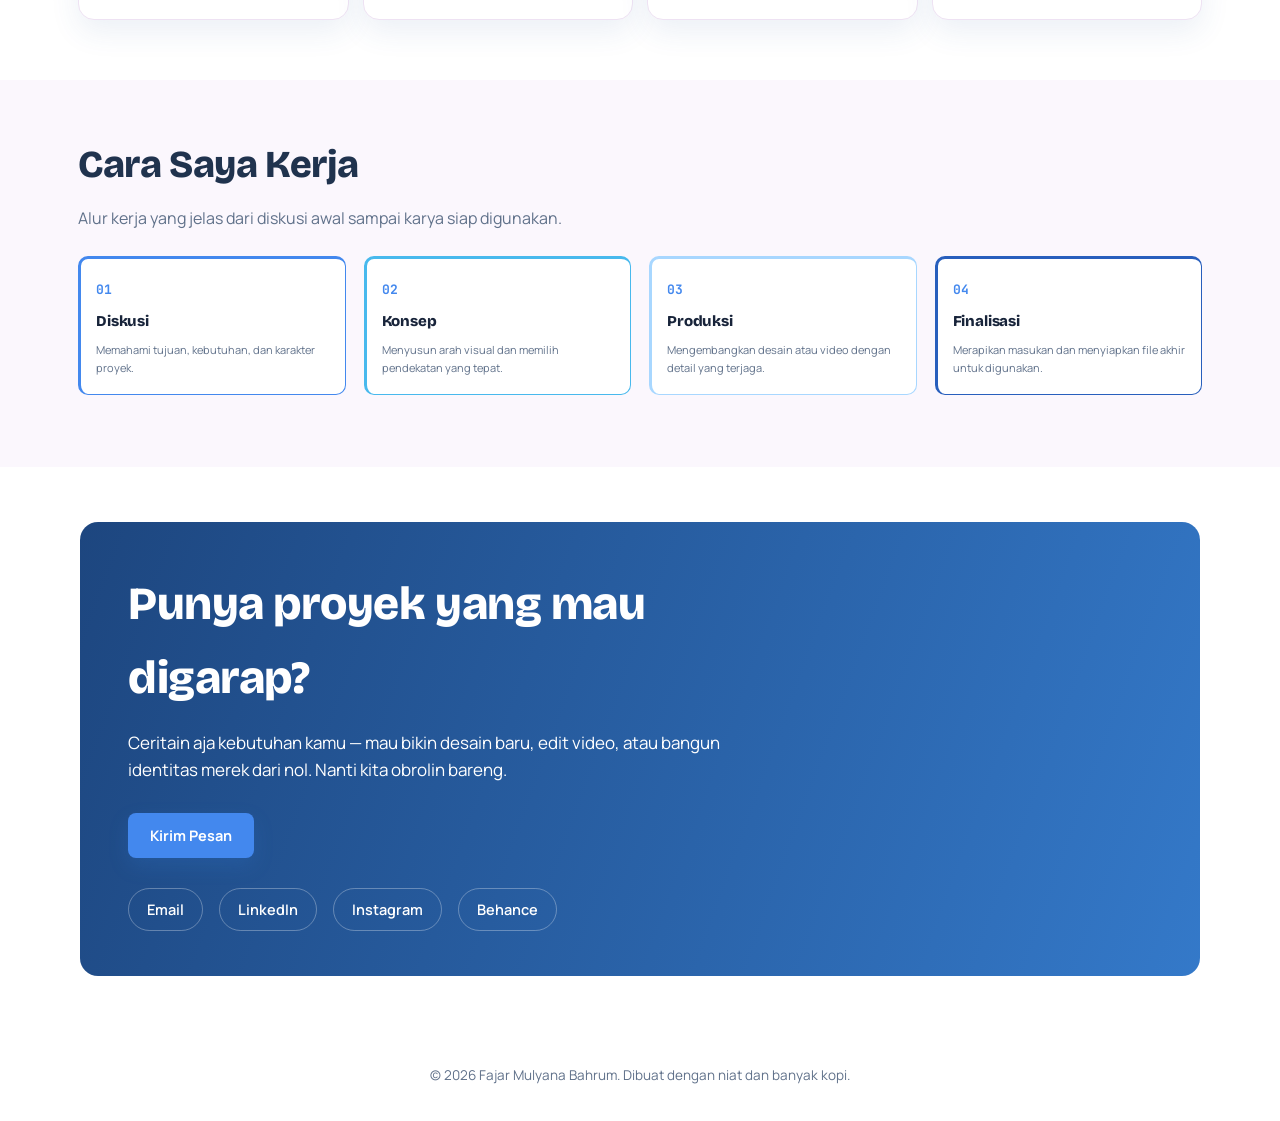
==== commit c9f459f0: "Set hero heading to full name" ====
--- a/index.html
+++ b/index.html
@@ -34,9 +34,9 @@
     <div class="hero-copy">
     <div class="role-line"><span class="dot"></span>Graphic Designer & Video Editor</div>
     <h1 class="name">
-      <span class="layer p">Desain visual,<br>karakter kuat.</span>
-      <span class="layer c">Desain visual,<br>karakter kuat.</span>
-      <span class="base">Desain visual,<br><em>karakter kuat.</em></span>
+      <span class="layer p">Fajar Mulyana<br>Bahrum</span>
+      <span class="layer c">Fajar Mulyana<br>Bahrum</span>
+      <span class="base">Fajar Mulyana<br><em>Bahrum</em></span>
     </h1>
     <p class="tagline">Saya membantu brand dan bisnis tampil lebih menarik melalui desain grafis, identitas visual, dan video yang dirancang dengan tujuan jelas.</p>
     <div class="hero-actions">
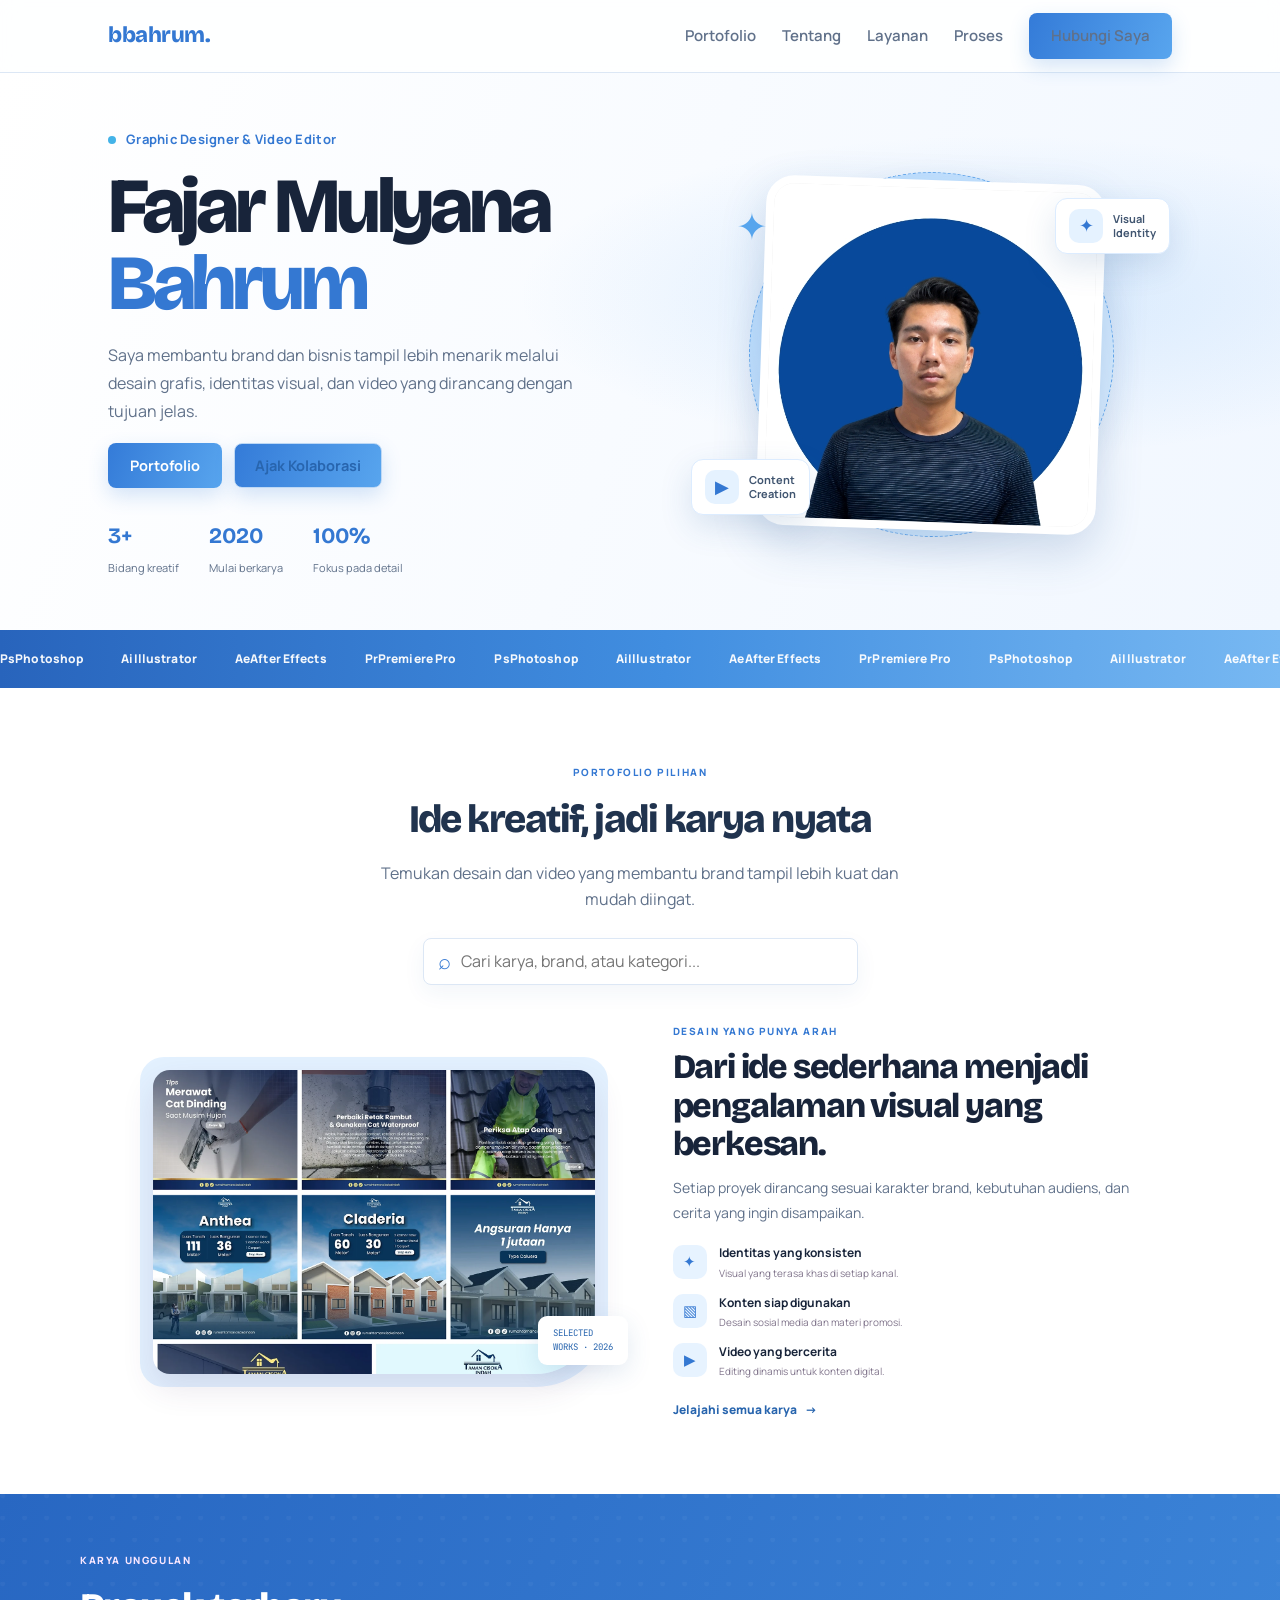
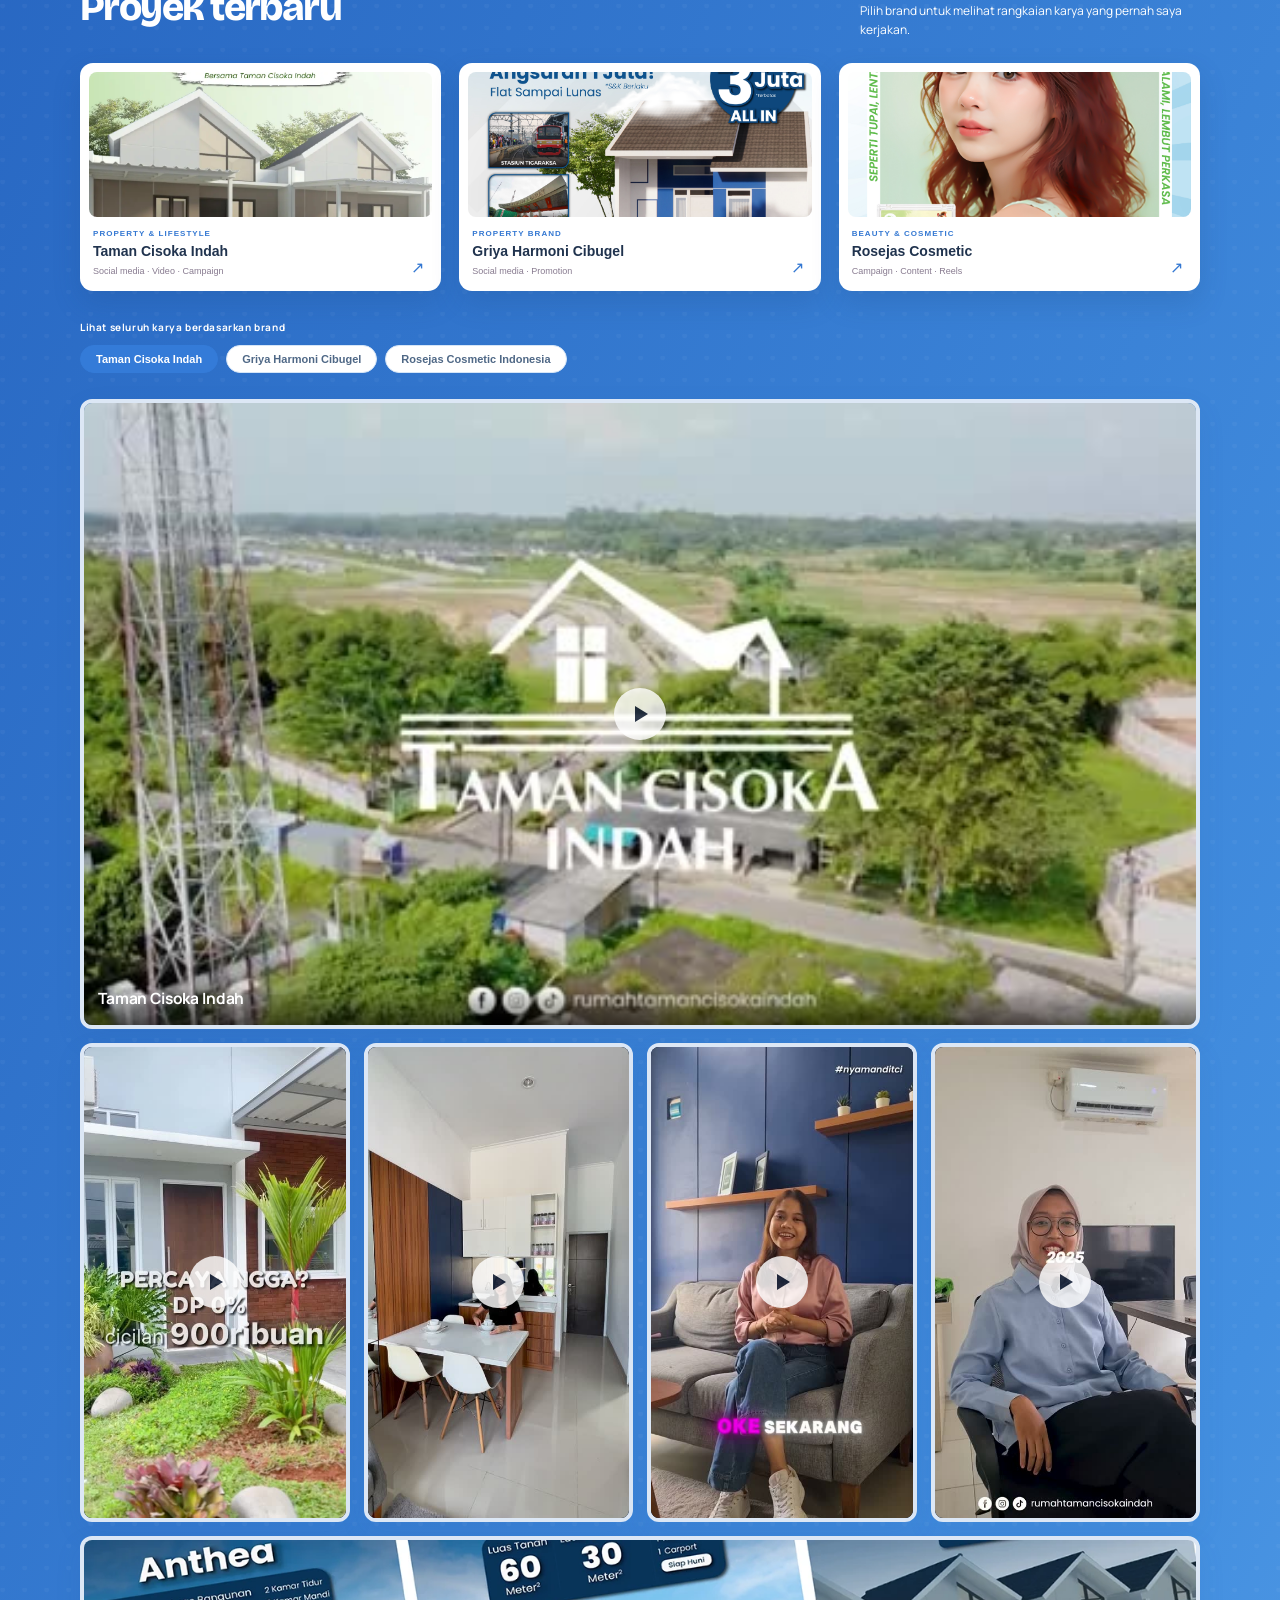
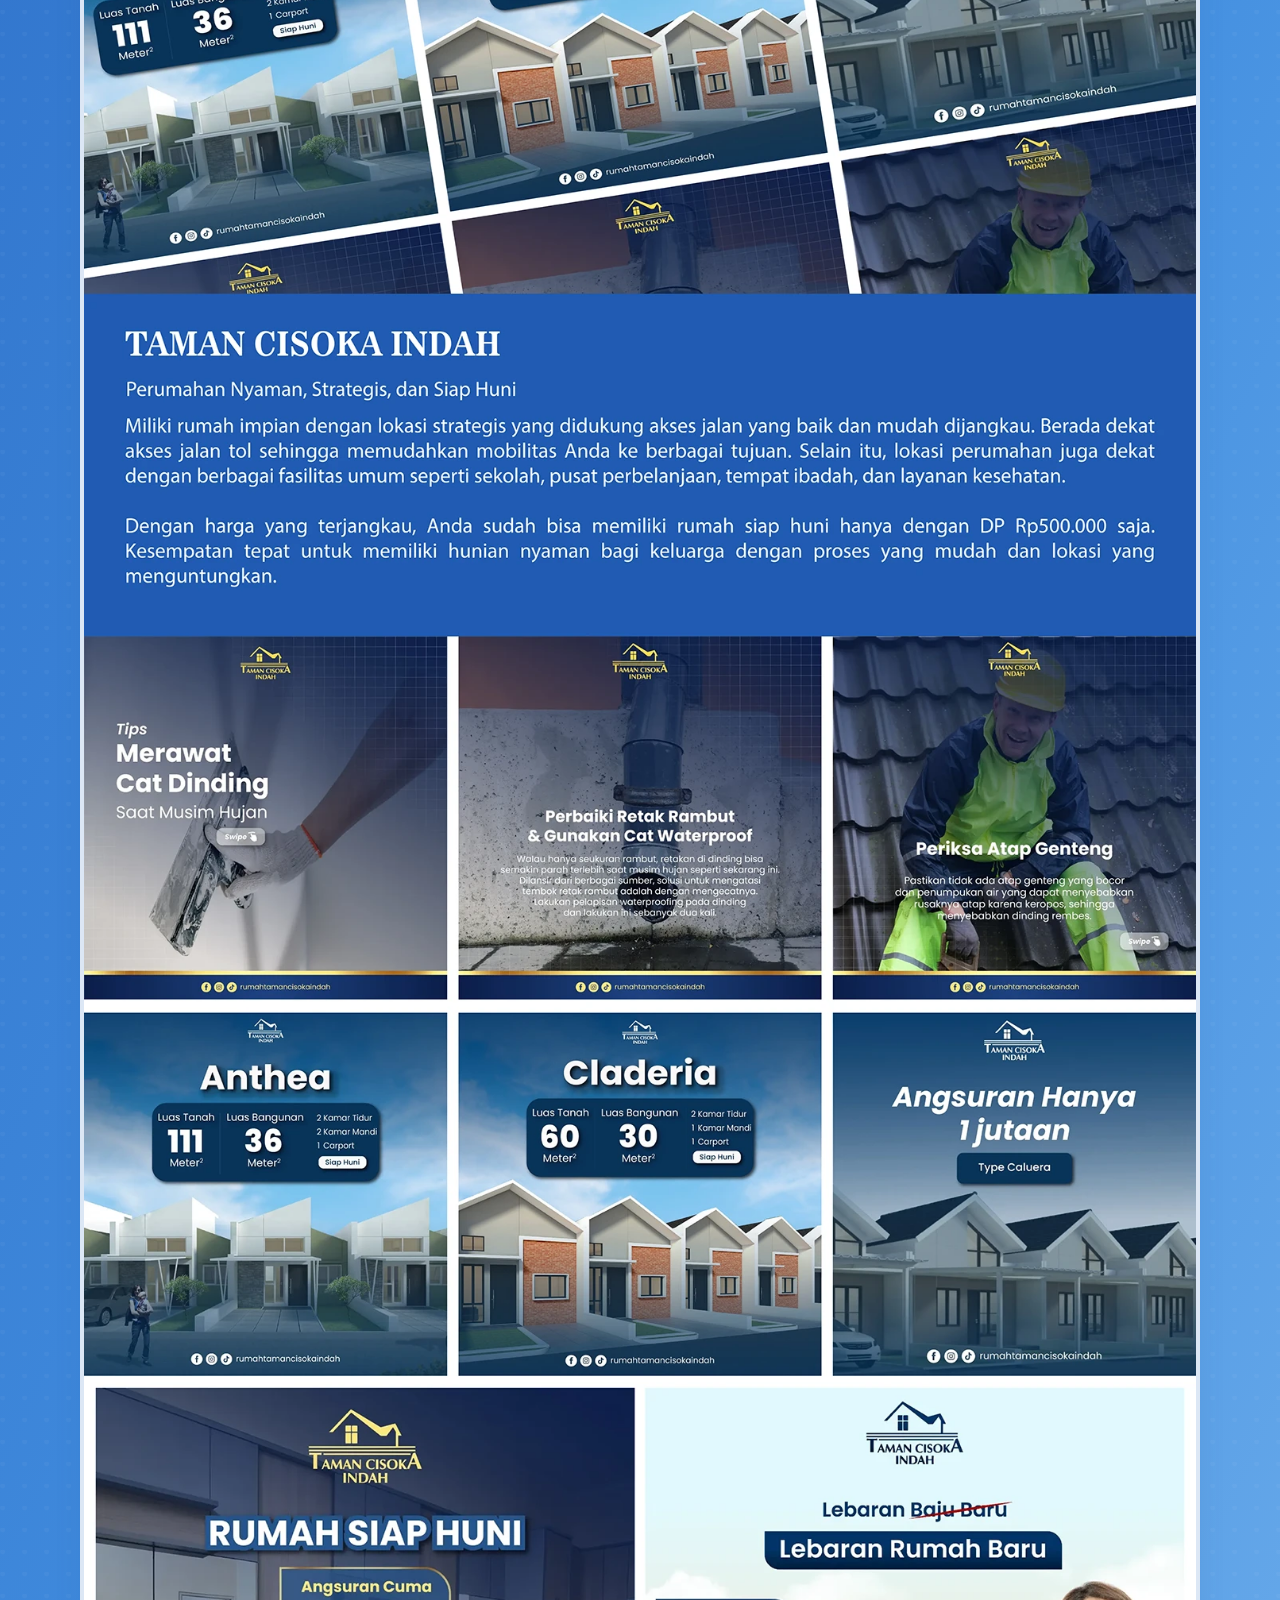
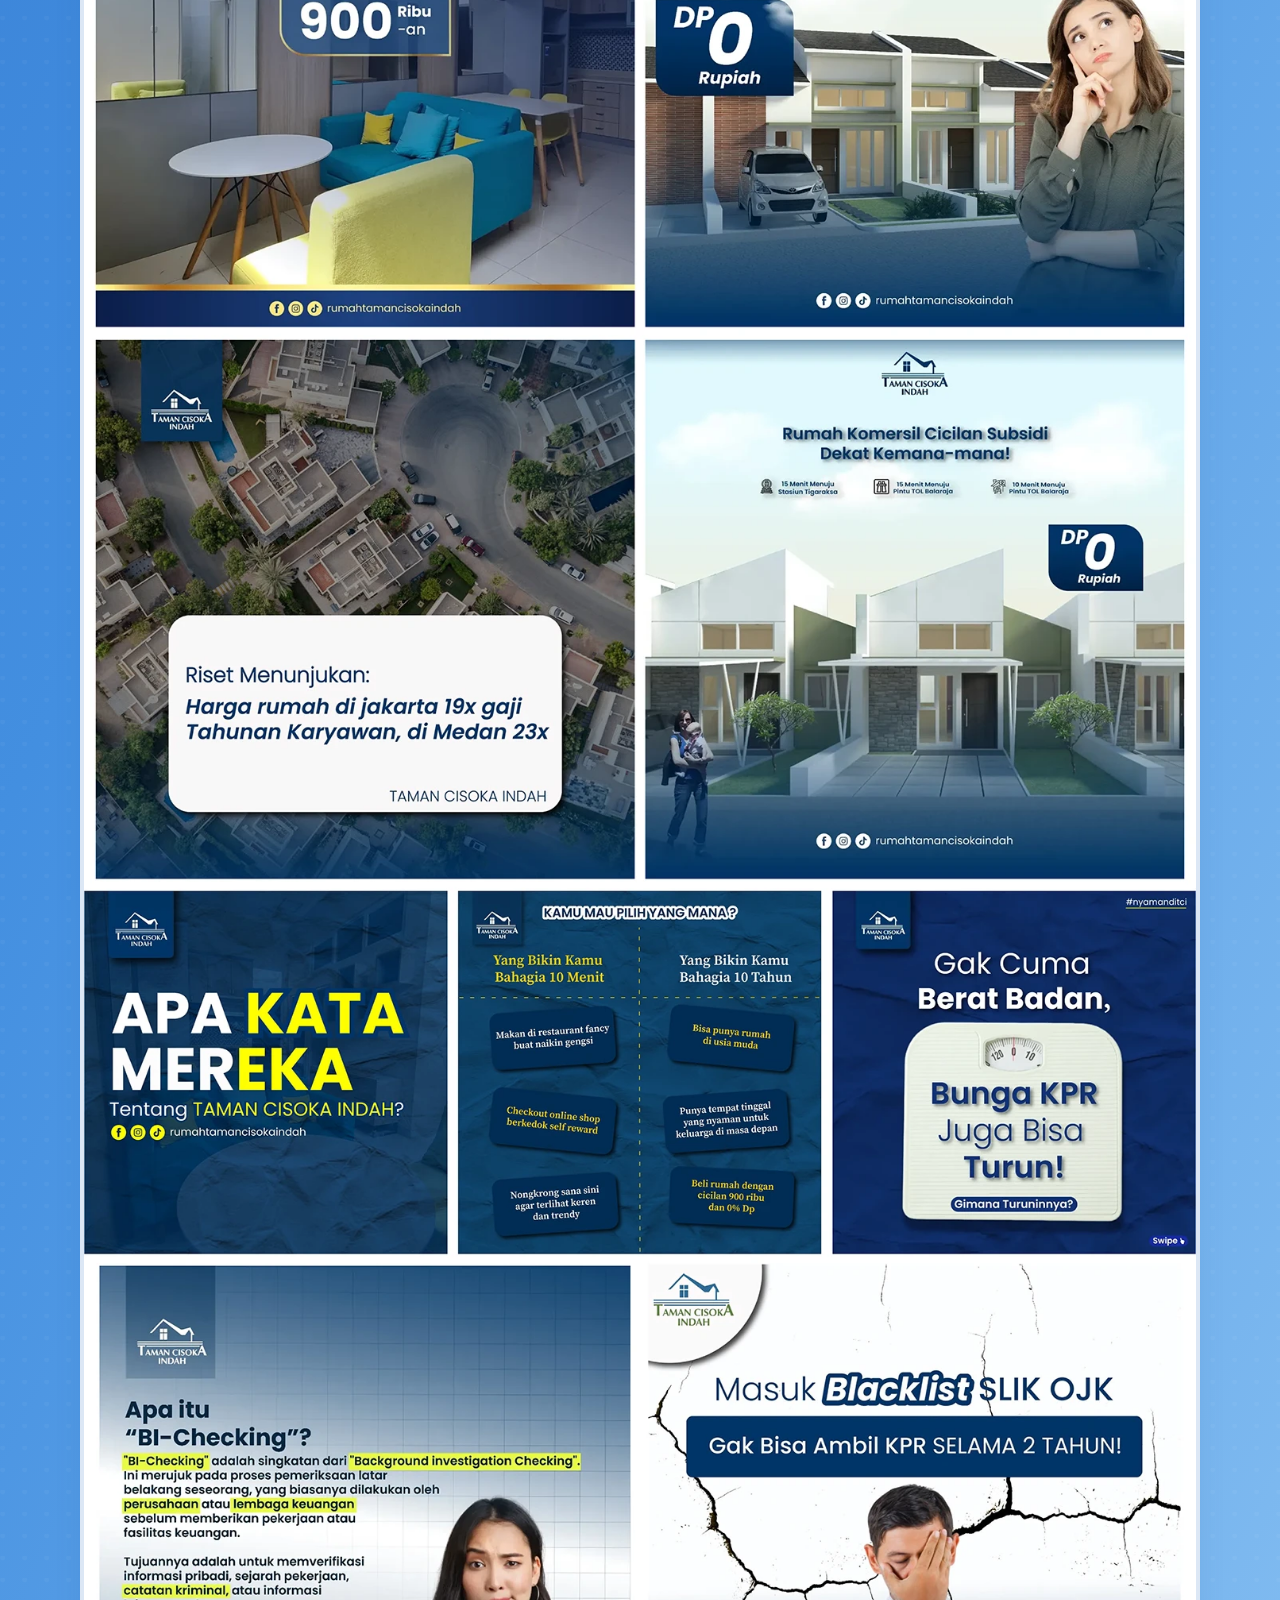
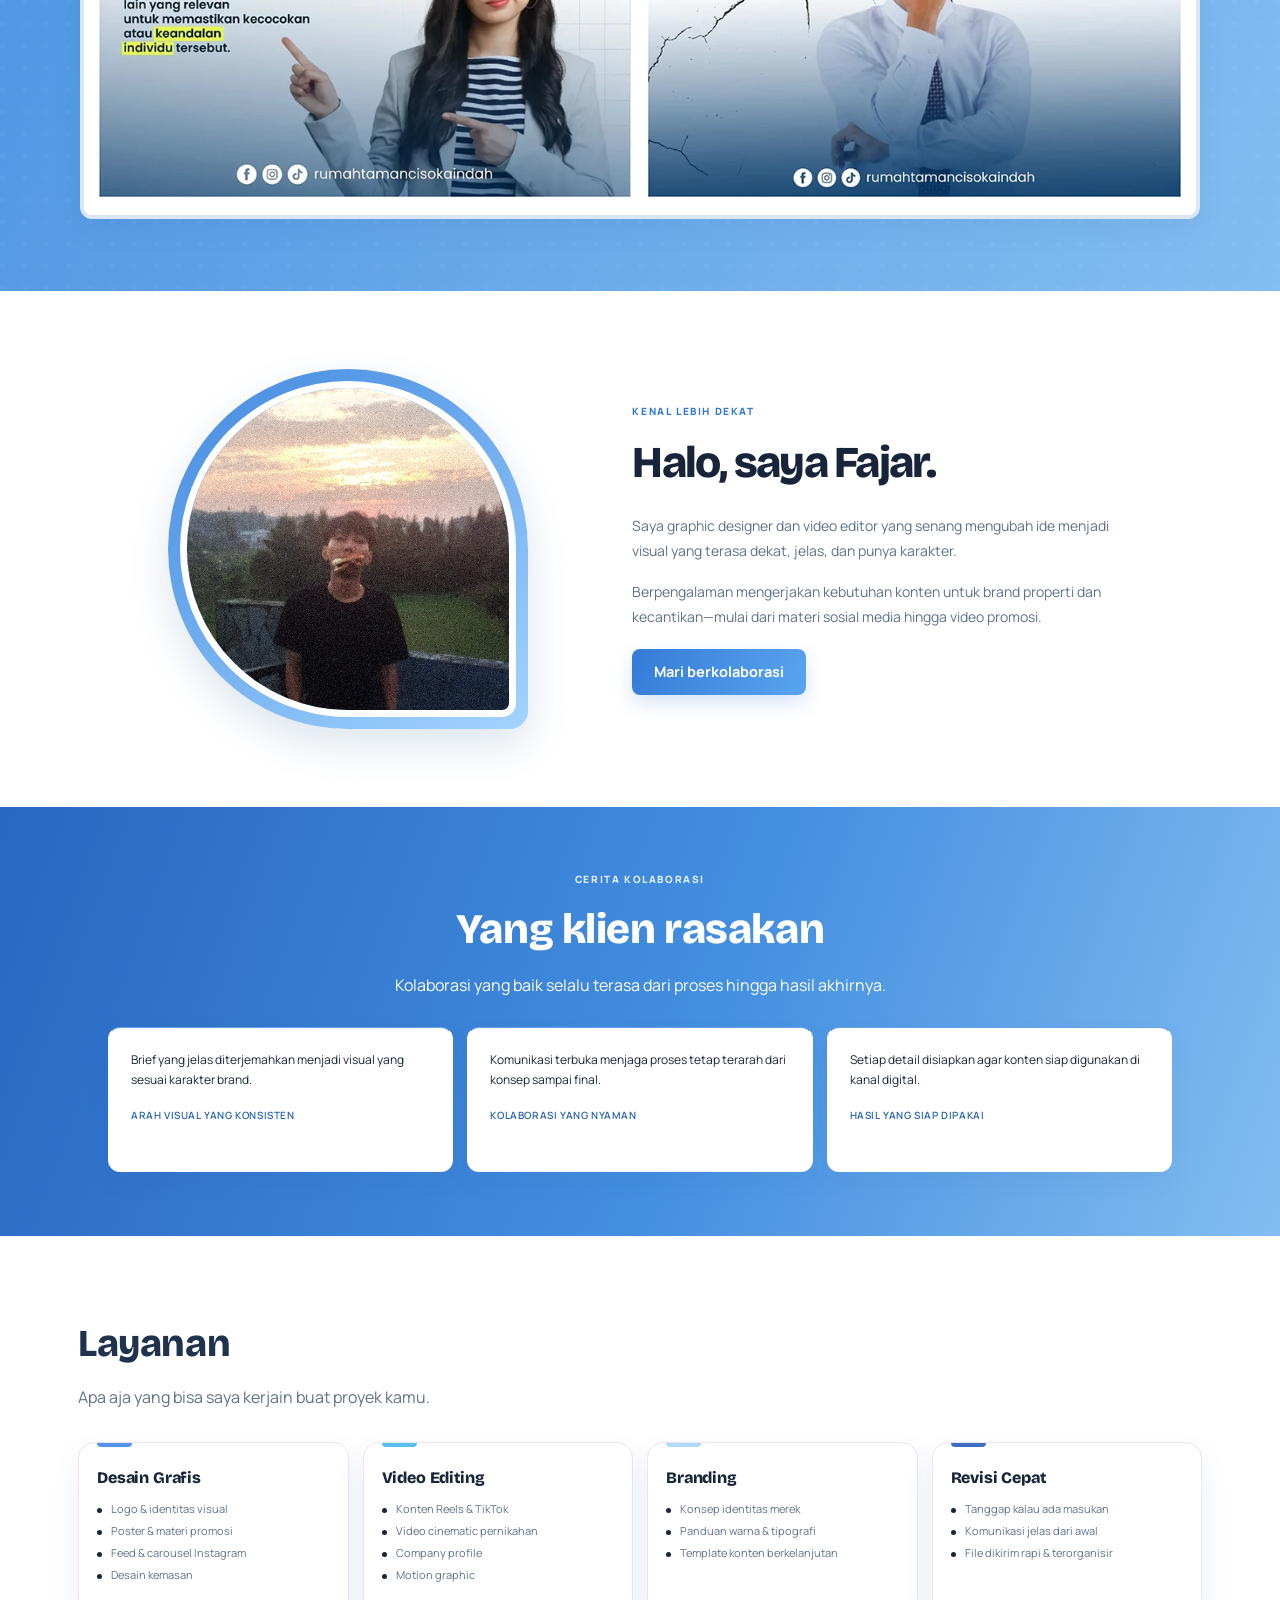
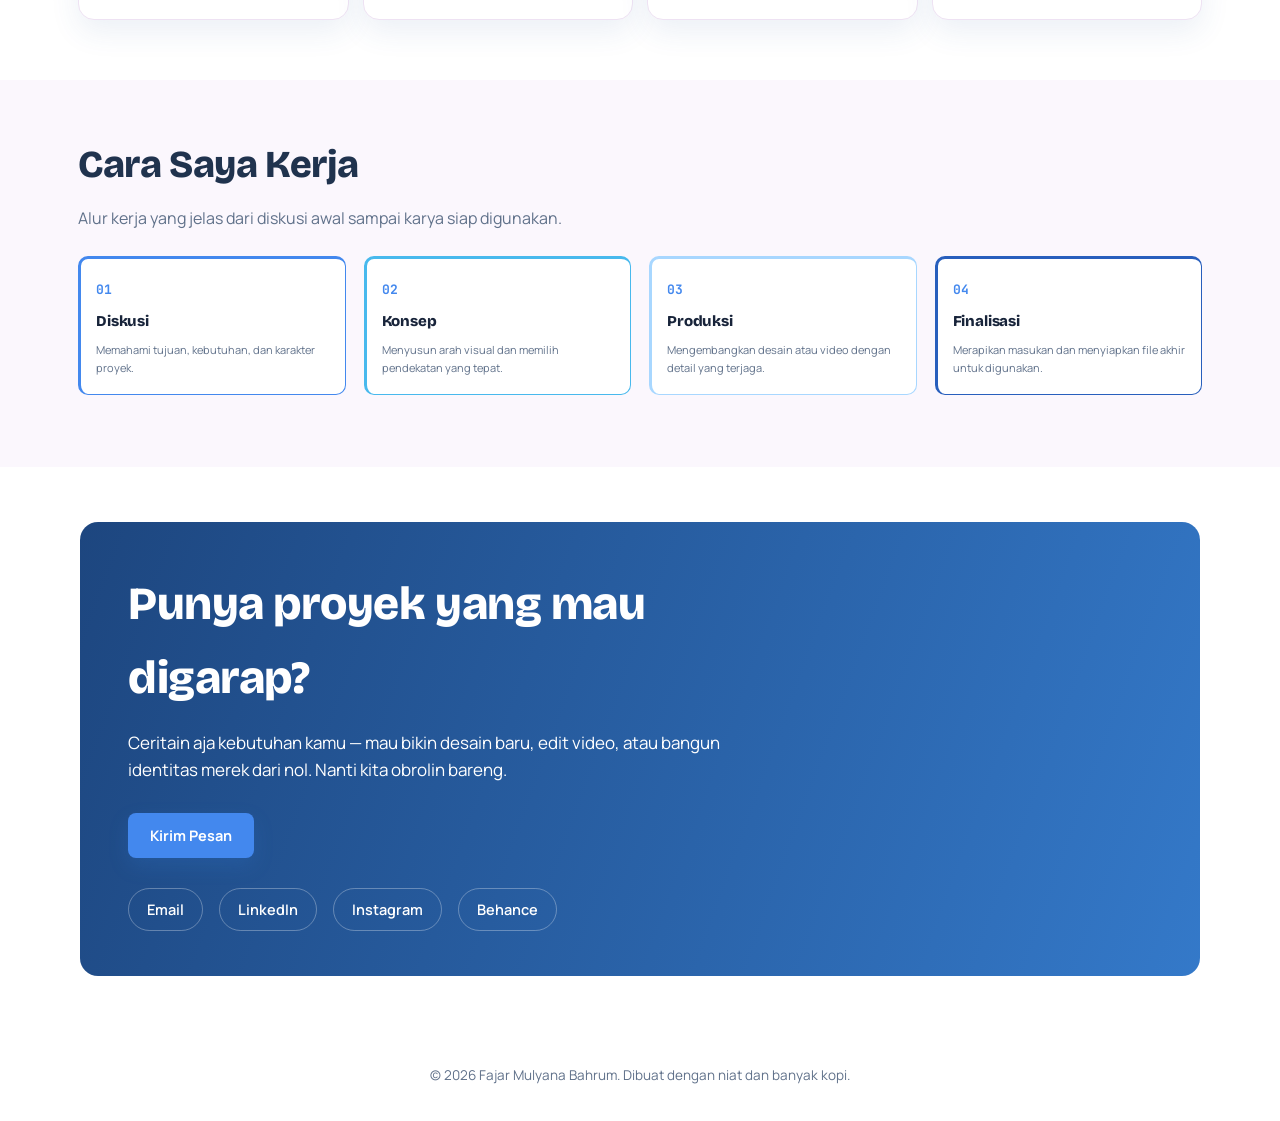
==== commit 9e72a779: "Update portfolio gallery assets and videos Co-authored-by: Copilot <223556219+Copilot@users.noreply." ====
--- a/index.html
+++ b/index.html
@@ -51,7 +51,7 @@
     </div>
     <div class="hero-visual" aria-label="Kolase karya desain dan video Fajar">
       <div class="visual-orbit"></div>
-      <div class="visual-main"><img src="vidio/Taman Cisoka Indah/IMG_20200706_013056_698.png" alt="Foto Fajar di tepi taman saat senja"></div>
+      <div class="visual-main"><img src="Foto Fajar/fajar-profile-blue.jpg" alt="Foto profil Fajar Mulyana Bahrum"></div>
       <div class="visual-float visual-float-top"><span>✦</span><b>Visual<br>Identity</b></div>
       <div class="visual-float visual-float-bottom"><span>▶</span><b>Content<br>Creation</b></div>
       <div class="visual-sparkle">✦</div>
@@ -111,6 +111,7 @@
       <div class="card ratio-feed" data-company="griya-harmoni-cibugel" data-cat="desain" data-format="1080x1080"><img class="thumb" src="Feed GRIYA HARMONI CIBUGEL/3.jpg" alt="Project Griya Harmoni Cibugel 3"></div>
       <div class="card ratio-feed" data-company="griya-harmoni-cibugel" data-cat="desain" data-format="1080x1080"><img class="thumb" src="Feed GRIYA HARMONI CIBUGEL/ADS GHC 08 mEI-01.jpg" alt="Project Griya Harmoni Cibugel ADS GHC 08 Mei"></div>
       <div class="card ratio-feed" data-company="griya-harmoni-cibugel" data-cat="desain" data-format="1080x1080"><img class="thumb" src="Feed GRIYA HARMONI CIBUGEL/ADS GHC 27 MAR-01.jpg" alt="Project Griya Harmoni Cibugel ADS GHC 27 Maret"></div>
+      <div class="card ratio-feed" data-company="griya-harmoni-cibugel" data-cat="desain" data-format="1080x1080"><img class="thumb" src="Feed GRIYA HARMONI CIBUGEL/Akses Mudah Tol.jpg" alt="Desain Griya Harmoni Cibugel dengan akses mudah ke Tol Balaraja"></div>
       </div>
       <div class="grid-row griya-long-row">
         <div class="card griya-long-card" data-company="griya-harmoni-cibugel" data-cat="desain" data-format="carousel"><img class="thumb" src="Feed GRIYA HARMONI CIBUGEL/Carausell.webp" alt="Carousel project Griya Harmoni Cibugel"></div>
@@ -118,45 +119,36 @@
       <div class="grid-row grid-middle">
 
       <div class="card ratio-landscape" data-company="taman-cisoka-indah" data-cat="video" data-format="1920x1080">
-        <video class="thumb" autoplay muted loop playsinline preload="metadata">
-          <source src="vidio/Taman Cisoka Indah/0912.mp4" type="video/mp4">
-        </video>
+        <video class="thumb" muted loop playsinline preload="none" data-src="vidio/web/video-01.mp4" poster="vidio/posters/video-01.jpg"></video>
         <div class="meta"><h3>Taman Cisoka Indah</h3></div>
+        <button class="play" type="button" aria-label="Putar video Taman Cisoka Indah"></button>
       </div>
 
       </div>
       <div class="grid-row grid-bottom">
 
       <div class="card ratio-portrait" data-company="taman-cisoka-indah" data-cat="video" data-format="1080x1920">
-        <video class="thumb" autoplay muted loop playsinline preload="metadata">
-          <source src="vidio/Taman Cisoka Indah/Review TCI 1.mp4" type="video/mp4">
-        </video>
+        <video class="thumb" muted loop playsinline preload="none" data-src="vidio/web/video-02.mp4" poster="vidio/posters/video-02.jpg"></video>
         <div class="scrub"></div>
-        <div class="play"></div>
+        <button class="play" type="button" aria-label="Putar video Taman Cisoka Indah"></button>
       </div>
 
       <div class="card ratio-portrait" data-company="taman-cisoka-indah" data-cat="video" data-format="1080x1920">
-        <video class="thumb" autoplay muted loop playsinline preload="metadata">
-          <source src="vidio/Taman Cisoka Indah/review TCI (1).mp4" type="video/mp4">
-        </video>
+        <video class="thumb" muted loop playsinline preload="none" data-src="vidio/web/video-03.mp4" poster="vidio/posters/video-03.jpg"></video>
         <div class="scrub"></div>
-        <div class="play"></div>
+        <button class="play" type="button" aria-label="Putar video Taman Cisoka Indah"></button>
       </div>
 
       <div class="card ratio-portrait" data-company="taman-cisoka-indah" data-cat="video" data-format="1080x1920">
-        <video class="thumb" autoplay muted loop playsinline preload="metadata">
-          <source src="vidio/Taman Cisoka Indah/review TCI (2).mp4" type="video/mp4">
-        </video>
+        <video class="thumb" muted loop playsinline preload="none" data-src="vidio/web/video-04.mp4" poster="vidio/posters/video-04.jpg"></video>
         <div class="scrub"></div>
-        <div class="play"></div>
+        <button class="play" type="button" aria-label="Putar video Taman Cisoka Indah"></button>
       </div>
 
       <div class="card ratio-portrait" data-company="taman-cisoka-indah" data-cat="video" data-format="1080x1920">
-        <video class="thumb" autoplay muted loop playsinline preload="metadata">
-          <source src="vidio/Taman Cisoka Indah/review TCI (4).mp4" type="video/mp4">
-        </video>
+        <video class="thumb" muted loop playsinline preload="none" data-src="vidio/web/video-05.mp4" poster="vidio/posters/video-05.jpg"></video>
         <div class="scrub"></div>
-        <div class="play"></div>
+        <button class="play" type="button" aria-label="Putar video Taman Cisoka Indah"></button>
       </div>
 
       </div>
@@ -171,6 +163,7 @@
         <div class="card rosejas-feed-card" data-company="rosejas-cosmetic-indonesia" data-cat="desain" data-format="1080x1350"><img class="thumb" src="ROSEJAS/carausell-01.png" alt="Feed Rosejas Cosmetic Indonesia 3"></div>
         <div class="card rosejas-feed-card" data-company="rosejas-cosmetic-indonesia" data-cat="desain" data-format="1080x1350"><img class="thumb" src="ROSEJAS/carausell-02.png" alt="Feed Rosejas Cosmetic Indonesia 4"></div>
         <div class="card rosejas-feed-card" data-company="rosejas-cosmetic-indonesia" data-cat="desain" data-format="1080x1350"><img class="thumb" src="ROSEJAS/carausell-03.png" alt="Feed Rosejas Cosmetic Indonesia 5"></div>
+        <div class="card rosejas-feed-card" data-company="rosejas-cosmetic-indonesia" data-cat="desain" data-format="768x960"><img class="thumb" src="ROSEJAS/FEED Panda Merah.png" alt="Feed Blink Pawky Panda Merah"></div>
       </div>
 
       <div class="grid-row rosejas-reels">
@@ -186,14 +179,18 @@
         <div class="card rosejas-feed-card" data-company="rosejas-cosmetic-indonesia" data-cat="desain" data-format="1080x1350"><img class="thumb" src="ROSEJAS/NEW CARAUSELL-01.png" alt="Feed Rosejas Cosmetic Indonesia 8"></div>
         <div class="card rosejas-feed-card" data-company="rosejas-cosmetic-indonesia" data-cat="desain" data-format="1080x1350"><img class="thumb" src="ROSEJAS/NEW CARAUSELL-02.png" alt="Feed Rosejas Cosmetic Indonesia 9"></div>
         <div class="card rosejas-feed-card" data-company="rosejas-cosmetic-indonesia" data-cat="desain" data-format="1080x1350"><img class="thumb" src="ROSEJAS/NEW CARAUSELL-03.png" alt="Feed Rosejas Cosmetic Indonesia 10"></div>
+        <div class="card rosejas-feed-card" data-company="rosejas-cosmetic-indonesia" data-cat="desain" data-format="1080x1350"><img class="thumb" src="ROSEJAS/1-02.png" alt="Desain Rosejas Trick or Fake Eyelash"></div>
       </div>
 
       <div class="grid-row rosejas-video-bottom">
-        <div class="card rosejas-video-card" data-company="rosejas-cosmetic-indonesia" data-cat="video" data-format="1080x1920"><video class="thumb" autoplay muted loop playsinline preload="metadata"><source src="vidio/Rosejas/0228.mp4" type="video/mp4"></video><div class="scrub"></div><div class="play"></div></div>
-        <div class="card rosejas-video-card" data-company="rosejas-cosmetic-indonesia" data-cat="video" data-format="1080x1920"><video class="thumb" autoplay muted loop playsinline preload="metadata"><source src="vidio/Rosejas/1.mp4" type="video/mp4"></video><div class="scrub"></div><div class="play"></div></div>
-        <div class="card rosejas-video-card" data-company="rosejas-cosmetic-indonesia" data-cat="video" data-format="1080x1920"><video class="thumb" autoplay muted loop playsinline preload="metadata"><source src="vidio/Rosejas/reels.mp4" type="video/mp4"></video><div class="scrub"></div><div class="play"></div></div>
-        <div class="card rosejas-video-card" data-company="rosejas-cosmetic-indonesia" data-cat="video" data-format="1080x1920"><video class="thumb" autoplay muted loop playsinline preload="metadata"><source src="vidio/Rosejas/nanad.mp4" type="video/mp4"></video><div class="scrub"></div><div class="play"></div></div>
-        <div class="card rosejas-video-card" data-company="rosejas-cosmetic-indonesia" data-cat="video" data-format="1080x1920"><video class="thumb" autoplay muted loop playsinline preload="metadata"><source src="vidio/Rosejas/rara.mp4" type="video/mp4"></video><div class="scrub"></div><div class="play"></div></div>
+        <div class="card rosejas-video-card" data-company="rosejas-cosmetic-indonesia" data-cat="video" data-format="1080x1920"><video class="thumb" muted loop playsinline preload="none" data-src="vidio/web/video-06.mp4" poster="vidio/posters/video-06.jpg"></video><div class="scrub"></div><button class="play" type="button" aria-label="Putar video Rosejas Cosmetic"></button></div>
+        <div class="card rosejas-video-card" data-company="rosejas-cosmetic-indonesia" data-cat="video" data-format="1080x1920"><video class="thumb" muted loop playsinline preload="none" data-src="vidio/web/video-07.mp4" poster="vidio/posters/video-07.jpg"></video><div class="scrub"></div><button class="play" type="button" aria-label="Putar video Rosejas Cosmetic"></button></div>
+        <div class="card rosejas-video-card" data-company="rosejas-cosmetic-indonesia" data-cat="video" data-format="1080x1920"><video class="thumb" muted loop playsinline preload="none" data-src="vidio/web/video-08.mp4" poster="vidio/posters/video-08.jpg"></video><div class="scrub"></div><button class="play" type="button" aria-label="Putar video Rosejas Cosmetic"></button></div>
+        <div class="card rosejas-video-card" data-company="rosejas-cosmetic-indonesia" data-cat="video" data-format="1080x1920"><video class="thumb" muted loop playsinline preload="none" data-src="vidio/web/video-09.mp4" poster="vidio/posters/video-09.jpg"></video><div class="scrub"></div><button class="play" type="button" aria-label="Putar video Rosejas Cosmetic"></button></div>
+        <div class="card rosejas-video-card" data-company="rosejas-cosmetic-indonesia" data-cat="video" data-format="1080x1920"><video class="thumb" muted loop playsinline preload="none" data-src="vidio/web/video-10.mp4" poster="vidio/posters/video-10.jpg"></video><div class="scrub"></div><button class="play" type="button" aria-label="Putar video Rosejas Cosmetic"></button></div>
+        <div class="card rosejas-video-card" data-company="rosejas-cosmetic-indonesia" data-cat="video" data-format="1080x1920"><video class="thumb" muted loop playsinline preload="none" data-src="vidio/web/video-11.mp4" poster="vidio/posters/video-11.jpg"></video><div class="scrub"></div><button class="play" type="button" aria-label="Putar video Rosejas Cosmetic"></button></div>
+        <div class="card rosejas-video-card" data-company="rosejas-cosmetic-indonesia" data-cat="video" data-format="1080x1920"><video class="thumb" muted loop playsinline preload="none" data-src="vidio/web/video-12.mp4" poster="vidio/posters/video-12.jpg"></video><div class="scrub"></div><button class="play" type="button" aria-label="Putar video Rosejas Cosmetic"></button></div>
+        <div class="card rosejas-video-card" data-company="rosejas-cosmetic-indonesia" data-cat="video" data-format="1080x1920"><video class="thumb" muted loop playsinline preload="none" data-src="vidio/web/video-13.mp4" poster="vidio/posters/video-13.jpg"></video><div class="scrub"></div><button class="play" type="button" aria-label="Putar video Rosejas Cosmetic"></button></div>
       </div>
 
       <div class="grid-row rosejas-long-row">
--- a/style.css
+++ b/style.css
@@ -311,9 +311,12 @@
     background:rgba(255,255,255,.9);
     display:flex;align-items:center;justify-content:center;z-index:3;
     opacity:0;transition:opacity .2s, transform .2s;
-  }
-  .card[data-cat="video"]:hover .play{opacity:1;transform:translate(-50%,-50%) scale(1.05);}
+    padding:0;border:0;cursor:pointer;
+  }
+  .card[data-cat="video"] .play{opacity:.9;}
+  .card[data-cat="video"]:hover .play,.card[data-cat="video"] .play:focus-visible{opacity:1;transform:translate(-50%,-50%) scale(1.05);}
   .play::after{content:'';border-style:solid;border-width:8px 0 8px 13px;border-color:transparent transparent transparent var(--ink);margin-left:3px;}
+  .play[data-playing="true"]::after{content:'||';border:0;font-size:20px;font-weight:800;margin:0;color:var(--ink);}
 
   .scrub{
     position:absolute;left:0;bottom:0;height:3px;width:0%;
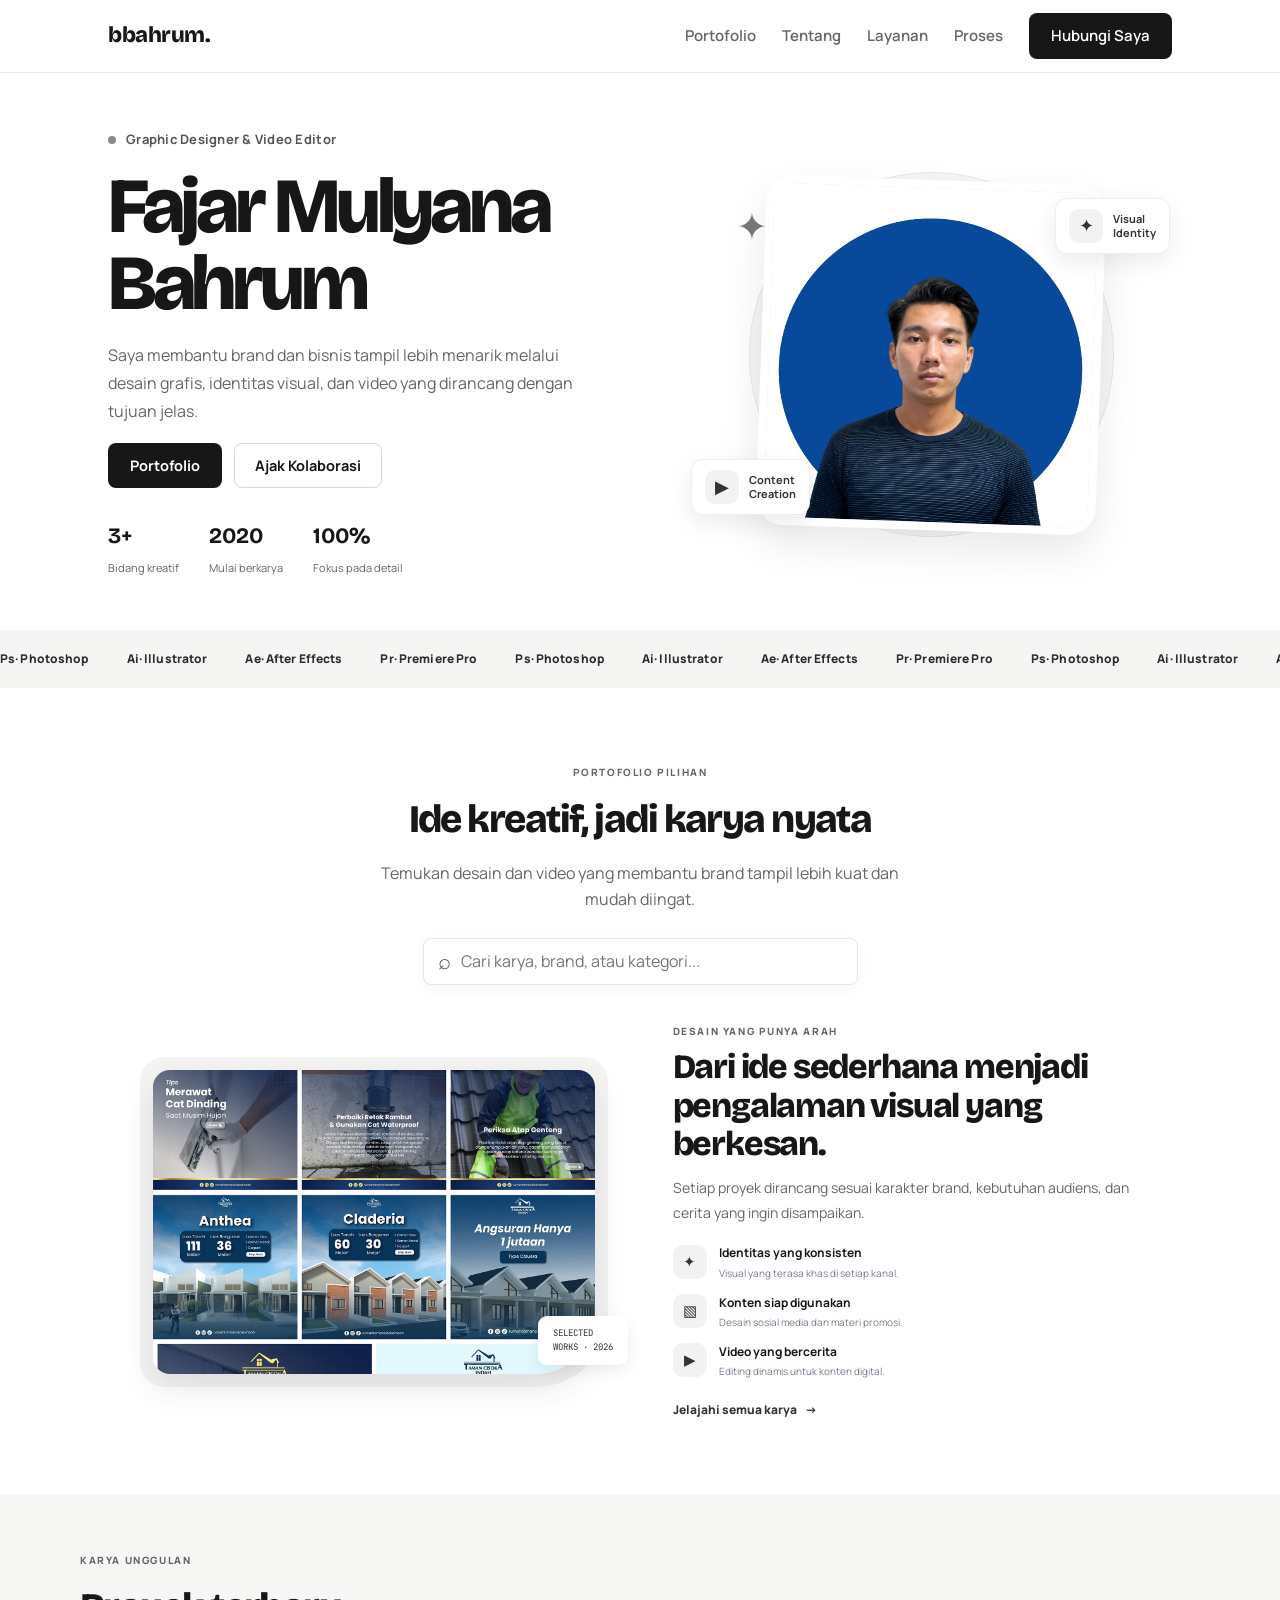
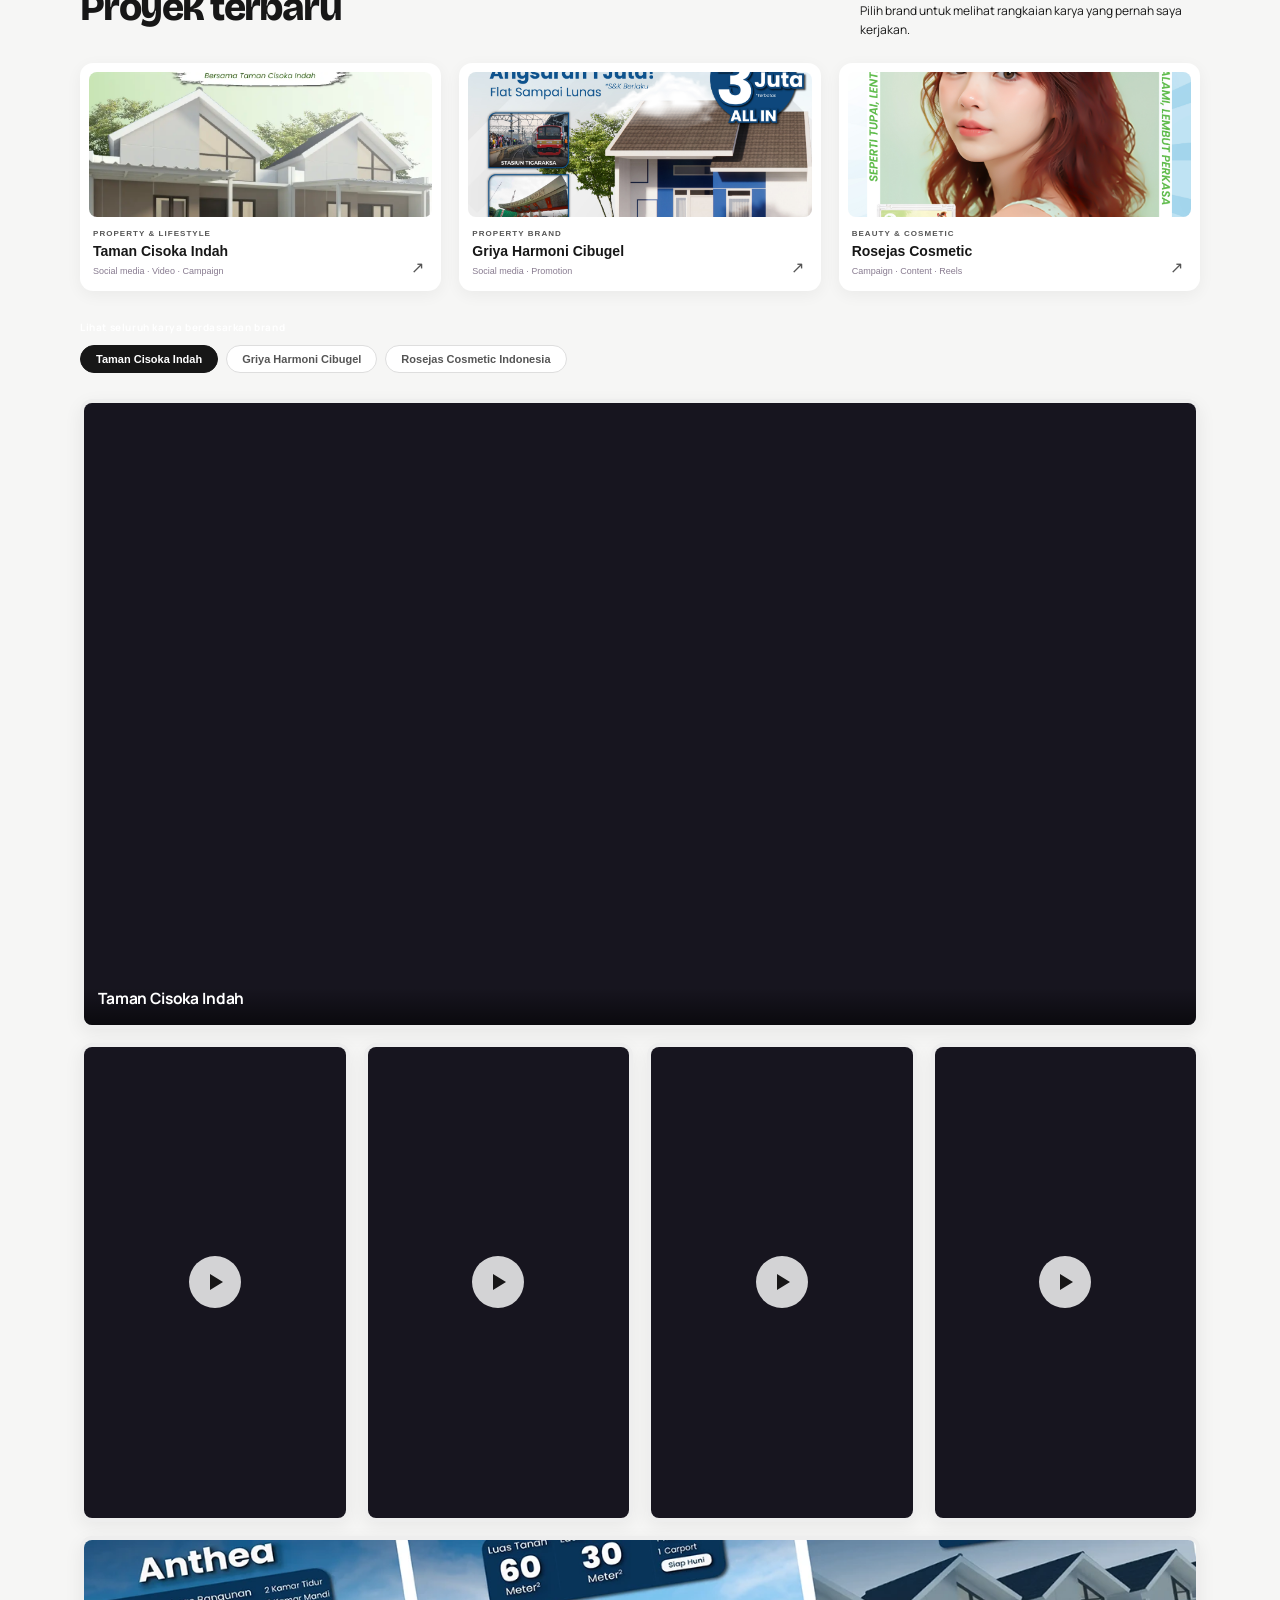
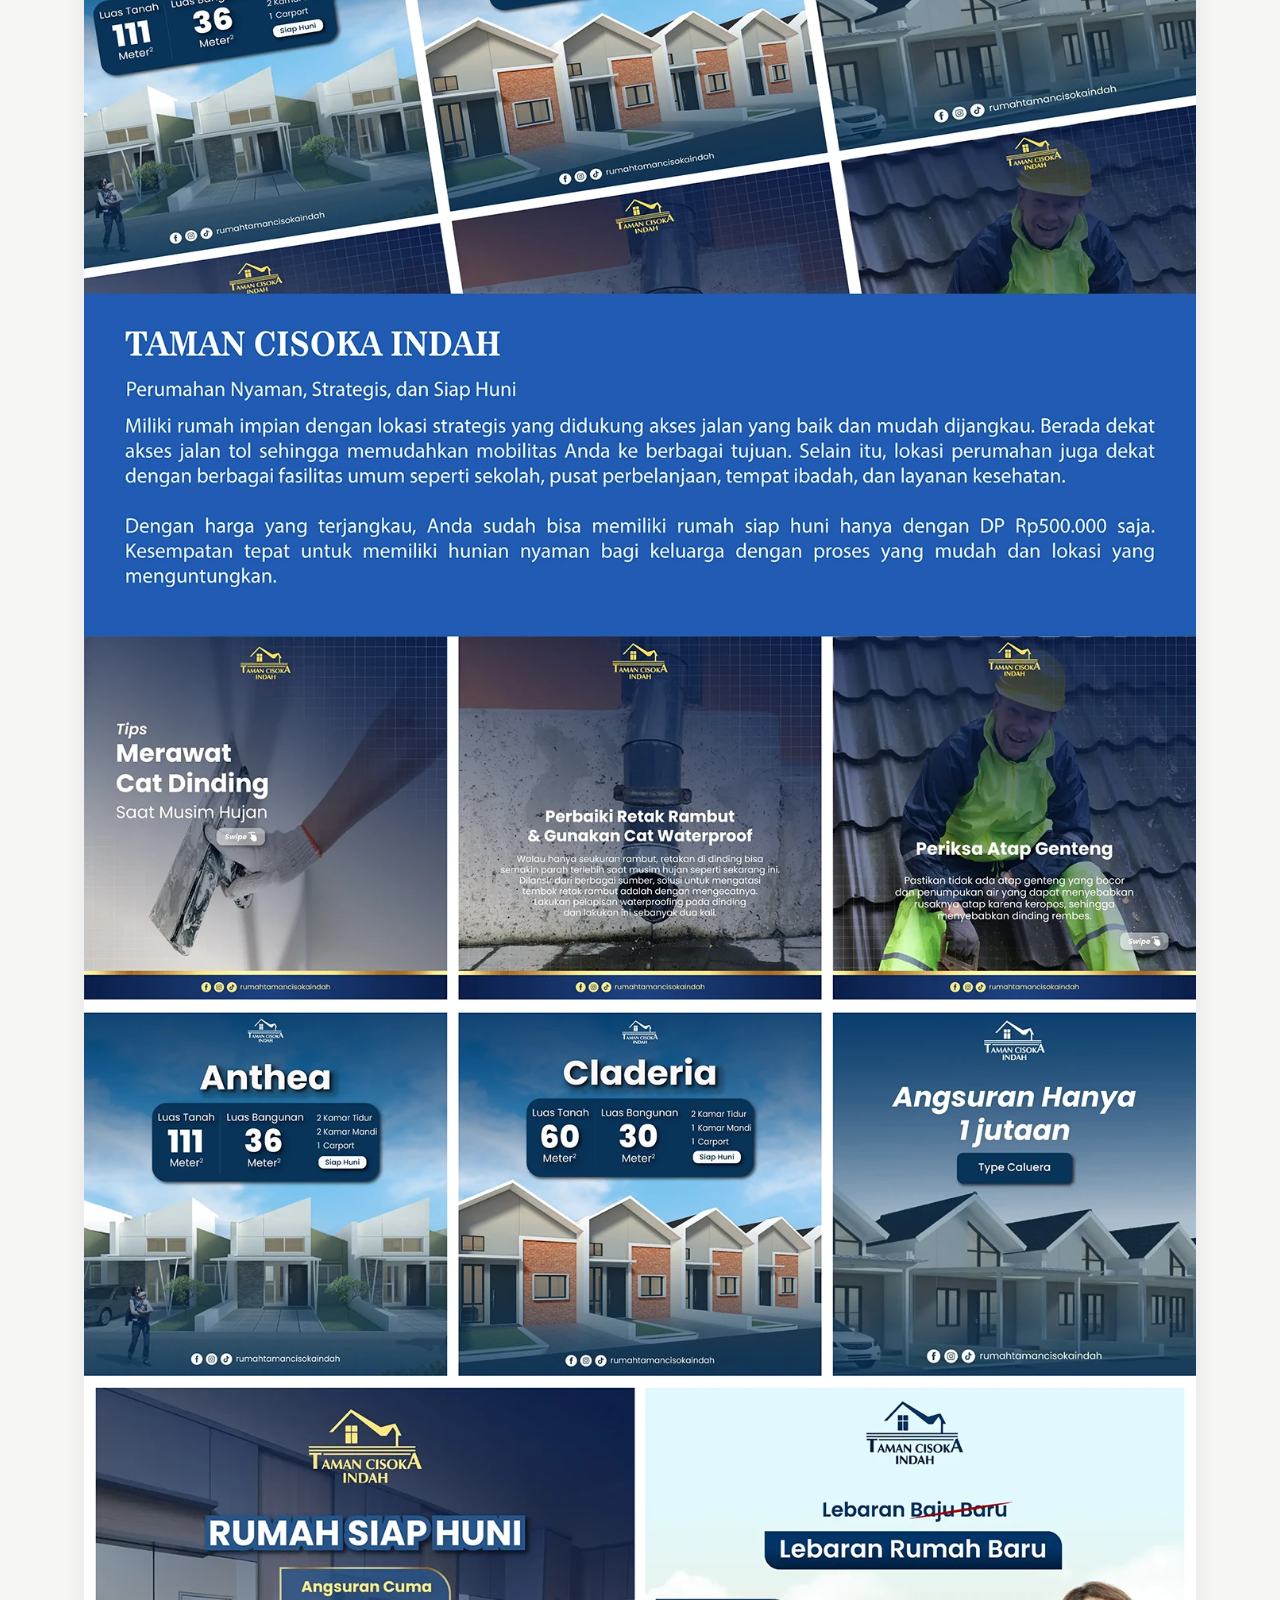
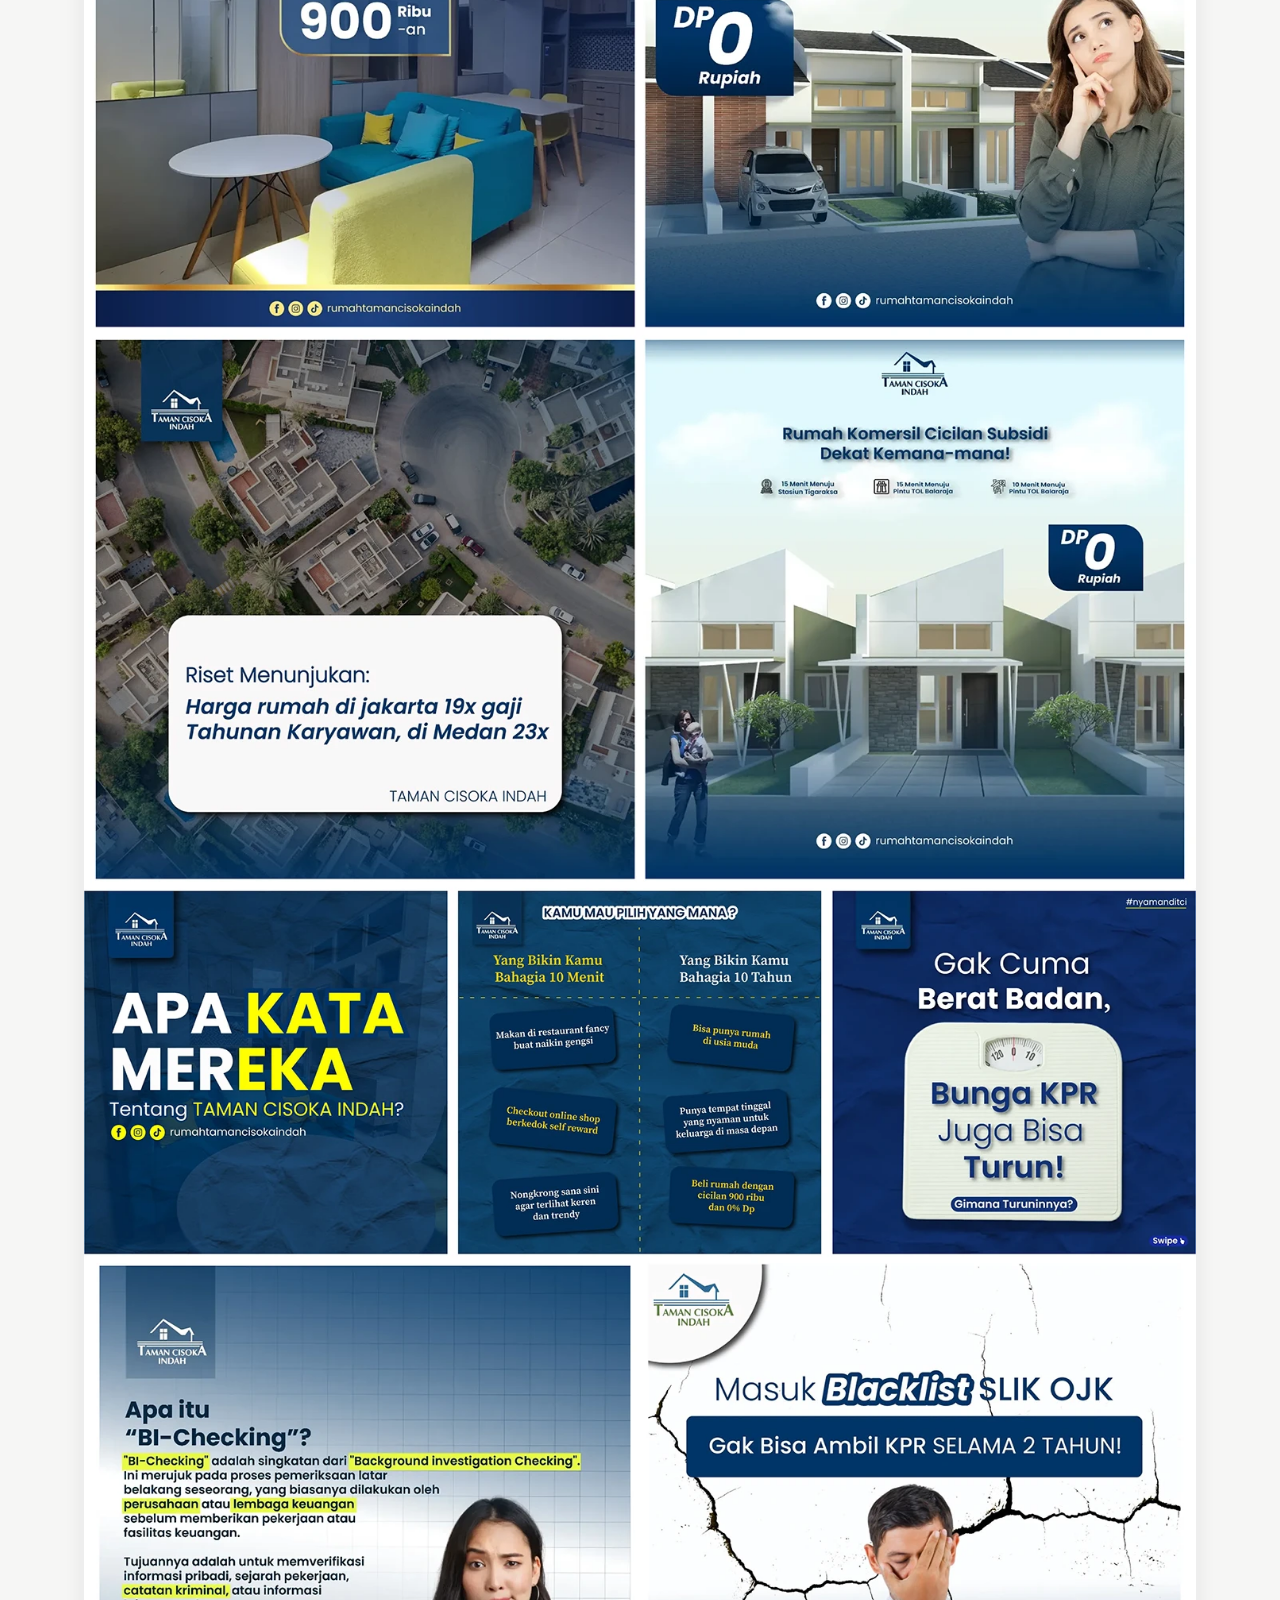
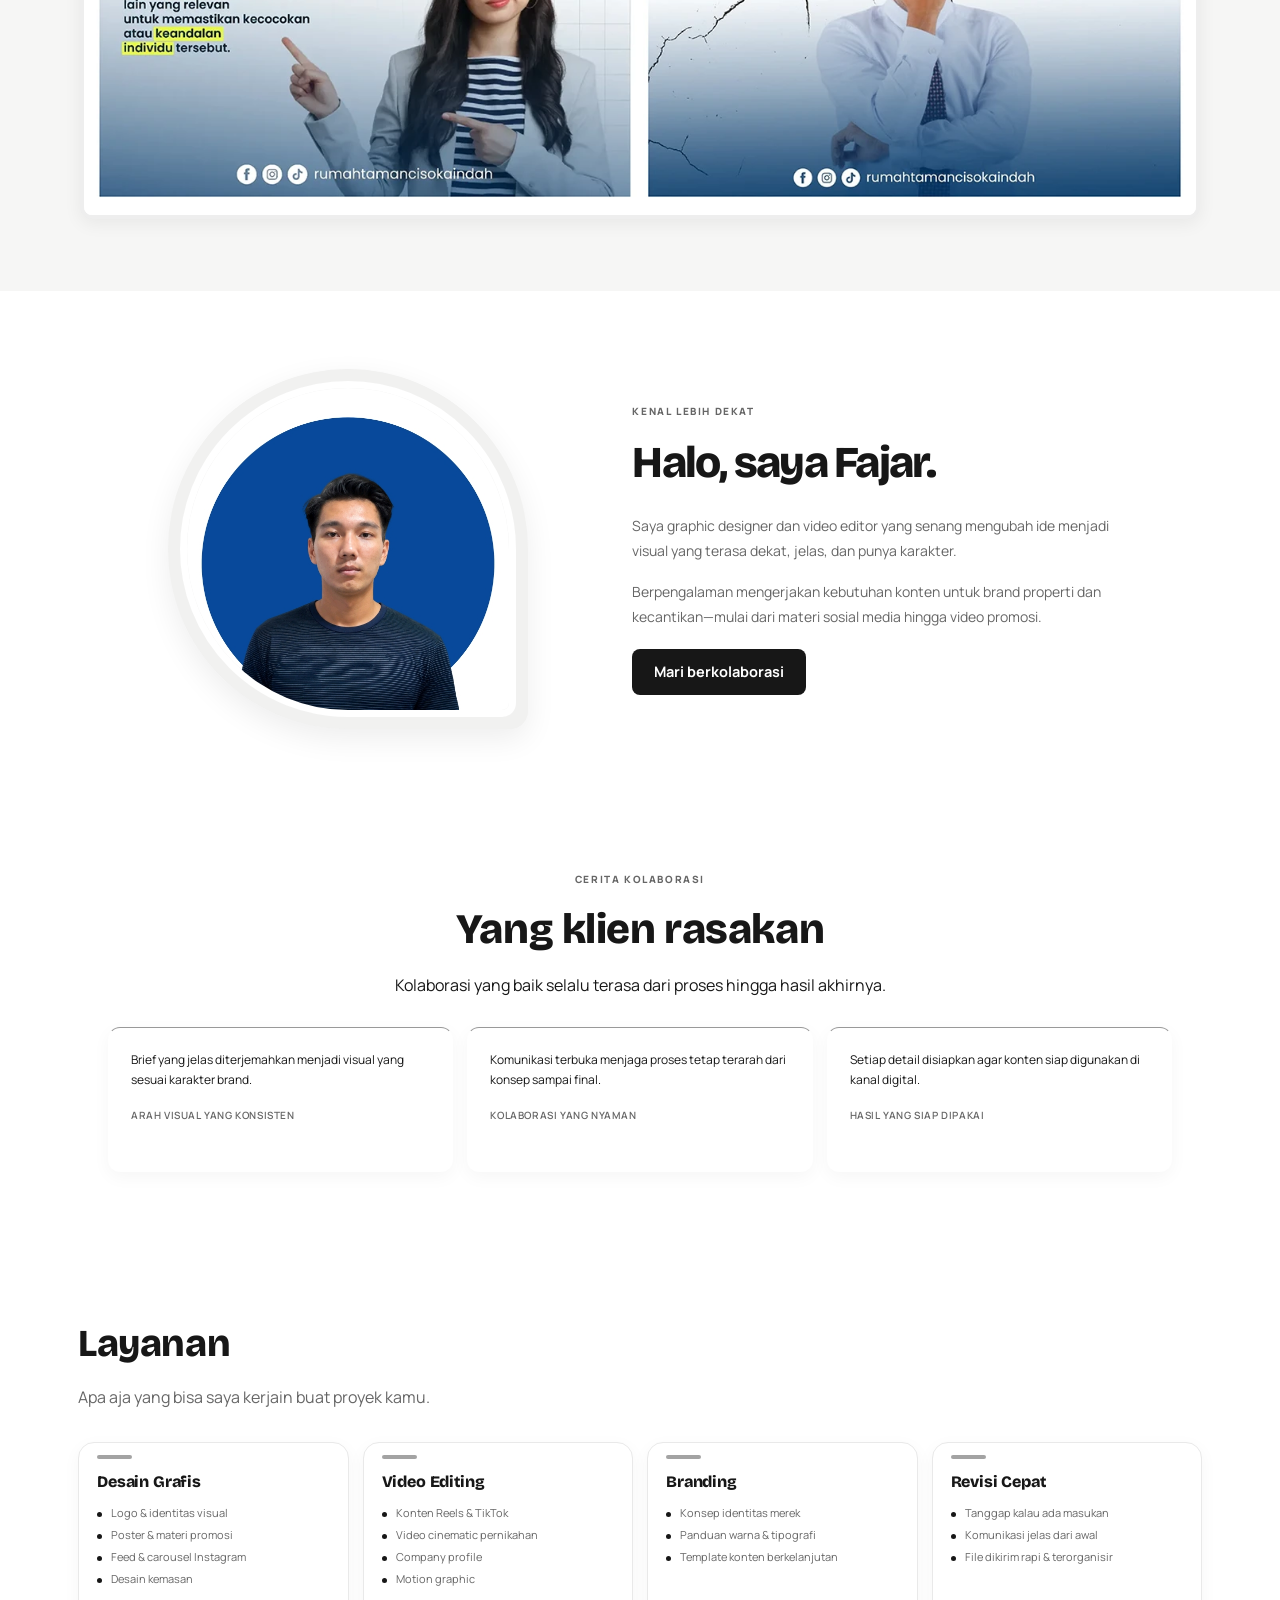
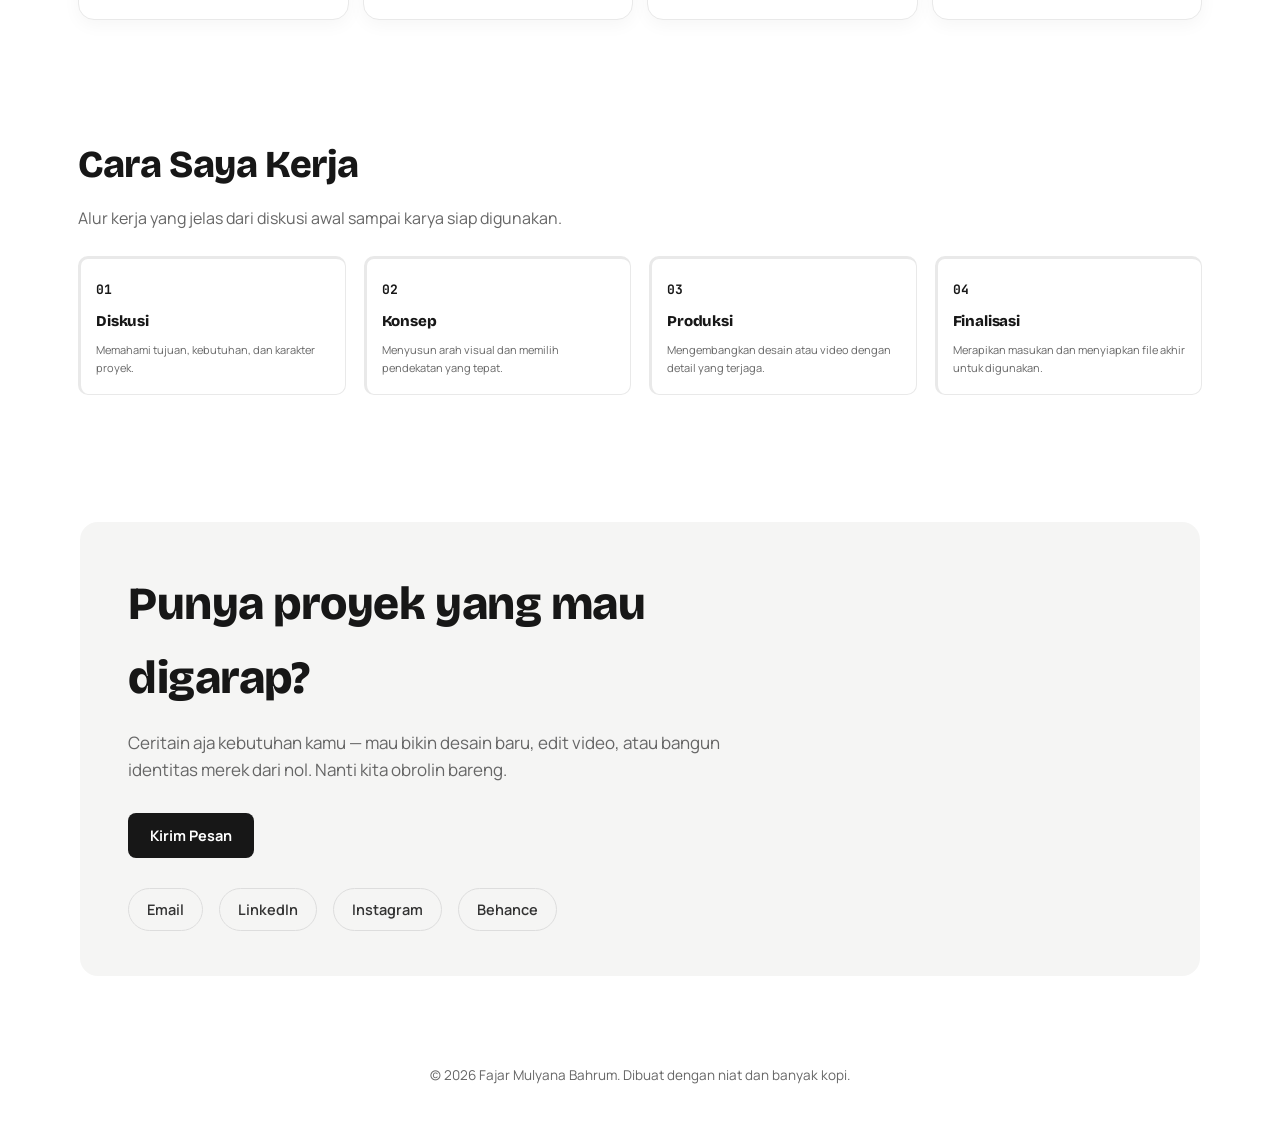
==== commit db98d98d: "Refresh portfolio with clean white design Co-authored-by: Copilot <223556219+Copilot@users.noreply.g" ====
--- a/index.html
+++ b/index.html
@@ -4,7 +4,7 @@
 <meta charset="UTF-8">
 <meta name="viewport" content="width=device-width, initial-scale=1.0">
 <title>Fajar Mulyana Bahrum — Graphic Designer & Video Editor</title>
-<link rel="stylesheet" href="style.css?v=1f4a796">
+<link rel="stylesheet" href="style.css?v=clean-white">
 </head>
 <body>
 
@@ -51,7 +51,7 @@
     </div>
     <div class="hero-visual" aria-label="Kolase karya desain dan video Fajar">
       <div class="visual-orbit"></div>
-      <div class="visual-main"><img src="Foto Fajar/fajar-profile-blue.jpg" alt="Foto profil Fajar Mulyana Bahrum"></div>
+      <div class="visual-main"><img src="Foto Fajar/fajar-profile-blue.jpg" alt="Potret Fajar Mulyana Bahrum"></div>
       <div class="visual-float visual-float-top"><span>✦</span><b>Visual<br>Identity</b></div>
       <div class="visual-float visual-float-bottom"><span>▶</span><b>Content<br>Creation</b></div>
       <div class="visual-sparkle">✦</div>
@@ -111,7 +111,6 @@
       <div class="card ratio-feed" data-company="griya-harmoni-cibugel" data-cat="desain" data-format="1080x1080"><img class="thumb" src="Feed GRIYA HARMONI CIBUGEL/3.jpg" alt="Project Griya Harmoni Cibugel 3"></div>
       <div class="card ratio-feed" data-company="griya-harmoni-cibugel" data-cat="desain" data-format="1080x1080"><img class="thumb" src="Feed GRIYA HARMONI CIBUGEL/ADS GHC 08 mEI-01.jpg" alt="Project Griya Harmoni Cibugel ADS GHC 08 Mei"></div>
       <div class="card ratio-feed" data-company="griya-harmoni-cibugel" data-cat="desain" data-format="1080x1080"><img class="thumb" src="Feed GRIYA HARMONI CIBUGEL/ADS GHC 27 MAR-01.jpg" alt="Project Griya Harmoni Cibugel ADS GHC 27 Maret"></div>
-      <div class="card ratio-feed" data-company="griya-harmoni-cibugel" data-cat="desain" data-format="1080x1080"><img class="thumb" src="Feed GRIYA HARMONI CIBUGEL/Akses Mudah Tol.jpg" alt="Desain Griya Harmoni Cibugel dengan akses mudah ke Tol Balaraja"></div>
       </div>
       <div class="grid-row griya-long-row">
         <div class="card griya-long-card" data-company="griya-harmoni-cibugel" data-cat="desain" data-format="carousel"><img class="thumb" src="Feed GRIYA HARMONI CIBUGEL/Carausell.webp" alt="Carousel project Griya Harmoni Cibugel"></div>
@@ -119,36 +118,45 @@
       <div class="grid-row grid-middle">
 
       <div class="card ratio-landscape" data-company="taman-cisoka-indah" data-cat="video" data-format="1920x1080">
-        <video class="thumb" muted loop playsinline preload="none" data-src="vidio/web/video-01.mp4" poster="vidio/posters/video-01.jpg"></video>
+        <video class="thumb" autoplay muted loop playsinline preload="metadata">
+          <source src="vidio/Taman Cisoka Indah/0912.mp4" type="video/mp4">
+        </video>
         <div class="meta"><h3>Taman Cisoka Indah</h3></div>
-        <button class="play" type="button" aria-label="Putar video Taman Cisoka Indah"></button>
       </div>
 
       </div>
       <div class="grid-row grid-bottom">
 
       <div class="card ratio-portrait" data-company="taman-cisoka-indah" data-cat="video" data-format="1080x1920">
-        <video class="thumb" muted loop playsinline preload="none" data-src="vidio/web/video-02.mp4" poster="vidio/posters/video-02.jpg"></video>
+        <video class="thumb" autoplay muted loop playsinline preload="metadata">
+          <source src="vidio/Taman Cisoka Indah/Review TCI 1.mp4" type="video/mp4">
+        </video>
         <div class="scrub"></div>
-        <button class="play" type="button" aria-label="Putar video Taman Cisoka Indah"></button>
+        <div class="play"></div>
       </div>
 
       <div class="card ratio-portrait" data-company="taman-cisoka-indah" data-cat="video" data-format="1080x1920">
-        <video class="thumb" muted loop playsinline preload="none" data-src="vidio/web/video-03.mp4" poster="vidio/posters/video-03.jpg"></video>
+        <video class="thumb" autoplay muted loop playsinline preload="metadata">
+          <source src="vidio/Taman Cisoka Indah/review TCI (1).mp4" type="video/mp4">
+        </video>
         <div class="scrub"></div>
-        <button class="play" type="button" aria-label="Putar video Taman Cisoka Indah"></button>
+        <div class="play"></div>
       </div>
 
       <div class="card ratio-portrait" data-company="taman-cisoka-indah" data-cat="video" data-format="1080x1920">
-        <video class="thumb" muted loop playsinline preload="none" data-src="vidio/web/video-04.mp4" poster="vidio/posters/video-04.jpg"></video>
+        <video class="thumb" autoplay muted loop playsinline preload="metadata">
+          <source src="vidio/Taman Cisoka Indah/review TCI (2).mp4" type="video/mp4">
+        </video>
         <div class="scrub"></div>
-        <button class="play" type="button" aria-label="Putar video Taman Cisoka Indah"></button>
+        <div class="play"></div>
       </div>
 
       <div class="card ratio-portrait" data-company="taman-cisoka-indah" data-cat="video" data-format="1080x1920">
-        <video class="thumb" muted loop playsinline preload="none" data-src="vidio/web/video-05.mp4" poster="vidio/posters/video-05.jpg"></video>
+        <video class="thumb" autoplay muted loop playsinline preload="metadata">
+          <source src="vidio/Taman Cisoka Indah/review TCI (4).mp4" type="video/mp4">
+        </video>
         <div class="scrub"></div>
-        <button class="play" type="button" aria-label="Putar video Taman Cisoka Indah"></button>
+        <div class="play"></div>
       </div>
 
       </div>
@@ -163,7 +171,6 @@
         <div class="card rosejas-feed-card" data-company="rosejas-cosmetic-indonesia" data-cat="desain" data-format="1080x1350"><img class="thumb" src="ROSEJAS/carausell-01.png" alt="Feed Rosejas Cosmetic Indonesia 3"></div>
         <div class="card rosejas-feed-card" data-company="rosejas-cosmetic-indonesia" data-cat="desain" data-format="1080x1350"><img class="thumb" src="ROSEJAS/carausell-02.png" alt="Feed Rosejas Cosmetic Indonesia 4"></div>
         <div class="card rosejas-feed-card" data-company="rosejas-cosmetic-indonesia" data-cat="desain" data-format="1080x1350"><img class="thumb" src="ROSEJAS/carausell-03.png" alt="Feed Rosejas Cosmetic Indonesia 5"></div>
-        <div class="card rosejas-feed-card" data-company="rosejas-cosmetic-indonesia" data-cat="desain" data-format="768x960"><img class="thumb" src="ROSEJAS/FEED Panda Merah.png" alt="Feed Blink Pawky Panda Merah"></div>
       </div>
 
       <div class="grid-row rosejas-reels">
@@ -179,18 +186,14 @@
         <div class="card rosejas-feed-card" data-company="rosejas-cosmetic-indonesia" data-cat="desain" data-format="1080x1350"><img class="thumb" src="ROSEJAS/NEW CARAUSELL-01.png" alt="Feed Rosejas Cosmetic Indonesia 8"></div>
         <div class="card rosejas-feed-card" data-company="rosejas-cosmetic-indonesia" data-cat="desain" data-format="1080x1350"><img class="thumb" src="ROSEJAS/NEW CARAUSELL-02.png" alt="Feed Rosejas Cosmetic Indonesia 9"></div>
         <div class="card rosejas-feed-card" data-company="rosejas-cosmetic-indonesia" data-cat="desain" data-format="1080x1350"><img class="thumb" src="ROSEJAS/NEW CARAUSELL-03.png" alt="Feed Rosejas Cosmetic Indonesia 10"></div>
-        <div class="card rosejas-feed-card" data-company="rosejas-cosmetic-indonesia" data-cat="desain" data-format="1080x1350"><img class="thumb" src="ROSEJAS/1-02.png" alt="Desain Rosejas Trick or Fake Eyelash"></div>
       </div>
 
       <div class="grid-row rosejas-video-bottom">
-        <div class="card rosejas-video-card" data-company="rosejas-cosmetic-indonesia" data-cat="video" data-format="1080x1920"><video class="thumb" muted loop playsinline preload="none" data-src="vidio/web/video-06.mp4" poster="vidio/posters/video-06.jpg"></video><div class="scrub"></div><button class="play" type="button" aria-label="Putar video Rosejas Cosmetic"></button></div>
-        <div class="card rosejas-video-card" data-company="rosejas-cosmetic-indonesia" data-cat="video" data-format="1080x1920"><video class="thumb" muted loop playsinline preload="none" data-src="vidio/web/video-07.mp4" poster="vidio/posters/video-07.jpg"></video><div class="scrub"></div><button class="play" type="button" aria-label="Putar video Rosejas Cosmetic"></button></div>
-        <div class="card rosejas-video-card" data-company="rosejas-cosmetic-indonesia" data-cat="video" data-format="1080x1920"><video class="thumb" muted loop playsinline preload="none" data-src="vidio/web/video-08.mp4" poster="vidio/posters/video-08.jpg"></video><div class="scrub"></div><button class="play" type="button" aria-label="Putar video Rosejas Cosmetic"></button></div>
-        <div class="card rosejas-video-card" data-company="rosejas-cosmetic-indonesia" data-cat="video" data-format="1080x1920"><video class="thumb" muted loop playsinline preload="none" data-src="vidio/web/video-09.mp4" poster="vidio/posters/video-09.jpg"></video><div class="scrub"></div><button class="play" type="button" aria-label="Putar video Rosejas Cosmetic"></button></div>
-        <div class="card rosejas-video-card" data-company="rosejas-cosmetic-indonesia" data-cat="video" data-format="1080x1920"><video class="thumb" muted loop playsinline preload="none" data-src="vidio/web/video-10.mp4" poster="vidio/posters/video-10.jpg"></video><div class="scrub"></div><button class="play" type="button" aria-label="Putar video Rosejas Cosmetic"></button></div>
-        <div class="card rosejas-video-card" data-company="rosejas-cosmetic-indonesia" data-cat="video" data-format="1080x1920"><video class="thumb" muted loop playsinline preload="none" data-src="vidio/web/video-11.mp4" poster="vidio/posters/video-11.jpg"></video><div class="scrub"></div><button class="play" type="button" aria-label="Putar video Rosejas Cosmetic"></button></div>
-        <div class="card rosejas-video-card" data-company="rosejas-cosmetic-indonesia" data-cat="video" data-format="1080x1920"><video class="thumb" muted loop playsinline preload="none" data-src="vidio/web/video-12.mp4" poster="vidio/posters/video-12.jpg"></video><div class="scrub"></div><button class="play" type="button" aria-label="Putar video Rosejas Cosmetic"></button></div>
-        <div class="card rosejas-video-card" data-company="rosejas-cosmetic-indonesia" data-cat="video" data-format="1080x1920"><video class="thumb" muted loop playsinline preload="none" data-src="vidio/web/video-13.mp4" poster="vidio/posters/video-13.jpg"></video><div class="scrub"></div><button class="play" type="button" aria-label="Putar video Rosejas Cosmetic"></button></div>
+        <div class="card rosejas-video-card" data-company="rosejas-cosmetic-indonesia" data-cat="video" data-format="1080x1920"><video class="thumb" autoplay muted loop playsinline preload="metadata"><source src="vidio/Rosejas/0228.mp4" type="video/mp4"></video><div class="scrub"></div><div class="play"></div></div>
+        <div class="card rosejas-video-card" data-company="rosejas-cosmetic-indonesia" data-cat="video" data-format="1080x1920"><video class="thumb" autoplay muted loop playsinline preload="metadata"><source src="vidio/Rosejas/1.mp4" type="video/mp4"></video><div class="scrub"></div><div class="play"></div></div>
+        <div class="card rosejas-video-card" data-company="rosejas-cosmetic-indonesia" data-cat="video" data-format="1080x1920"><video class="thumb" autoplay muted loop playsinline preload="metadata"><source src="vidio/Rosejas/reels.mp4" type="video/mp4"></video><div class="scrub"></div><div class="play"></div></div>
+        <div class="card rosejas-video-card" data-company="rosejas-cosmetic-indonesia" data-cat="video" data-format="1080x1920"><video class="thumb" autoplay muted loop playsinline preload="metadata"><source src="vidio/Rosejas/nanad.mp4" type="video/mp4"></video><div class="scrub"></div><div class="play"></div></div>
+        <div class="card rosejas-video-card" data-company="rosejas-cosmetic-indonesia" data-cat="video" data-format="1080x1920"><video class="thumb" autoplay muted loop playsinline preload="metadata"><source src="vidio/Rosejas/rara.mp4" type="video/mp4"></video><div class="scrub"></div><div class="play"></div></div>
       </div>
 
       <div class="grid-row rosejas-long-row">
@@ -205,7 +208,7 @@
 <section id="tentang">
   <div class="wrap about">
     <div class="avatar">
-      <img src="vidio/Taman Cisoka Indah/IMG_20200706_013056_698.png" alt="Foto Fajar Mulyana Bahrum">
+      <img src="Foto Fajar/fajar-profile-blue.jpg" alt="Potret Fajar Mulyana Bahrum">
     </div>
     <div class="about-text">
       <span class="eyebrow">KENAL LEBIH DEKAT</span>
--- a/style.css
+++ b/style.css
@@ -317,6 +317,10 @@
   .card[data-cat="video"]:hover .play,.card[data-cat="video"] .play:focus-visible{opacity:1;transform:translate(-50%,-50%) scale(1.05);}
   .play::after{content:'';border-style:solid;border-width:8px 0 8px 13px;border-color:transparent transparent transparent var(--ink);margin-left:3px;}
   .play[data-playing="true"]::after{content:'||';border:0;font-size:20px;font-weight:800;margin:0;color:var(--ink);}
+  .card[data-cat="video"] .play[data-playing="true"],
+  .card[data-cat="video"]:hover .play[data-playing="true"]{
+    opacity:0;visibility:hidden;pointer-events:none;
+  }
 
   .scrub{
     position:absolute;left:0;bottom:0;height:3px;width:0%;
@@ -603,8 +607,8 @@
 #layanan{background:#fff;padding-top:78px;padding-bottom:60px}
 #layanan .sec-head h2,#proses .sec-head h2{font-size:clamp(28px,4vw,38px)}
 .sticky-wrap{display:grid;grid-template-columns:repeat(4,minmax(0,1fr));gap:14px;padding:0}
-.sticky{width:auto;min-height:178px;padding:22px 18px;border:1px solid #eee2f3;box-shadow:0 8px 24px #44284f0b}
-.sticky::before{top:0;left:18px;width:35px;height:4px;border-radius:0 0 5px 5px}
+.sticky{width:auto;min-height:178px;padding:26px 18px 22px;border:1px solid #eee2f3;box-shadow:0 8px 24px #44284f0b}
+.sticky::before{top:12px;left:18px;width:35px;height:4px;border-radius:5px}
 .sticky:nth-child(n){transform:none!important}.sticky h3{margin-bottom:9px;font-size:16px}.sticky ul li{font-size:11px;line-height:1.55}
 #proses{padding:55px 0 72px;background:#fbf7fd}
 #proses .sec-head{margin-bottom:24px}
@@ -639,7 +643,7 @@
   nav{padding:12px 18px}.hero{padding:40px 0 32px}.hero .wrap{padding:0 22px}.name{font-size:clamp(42px,11vw,54px)}.tagline{font-size:14px}.stats{gap:16px}.stat b{font-size:18px}.stat span{font-size:9px}
   .hero-visual{min-height:300px}.visual-main{height:265px;width:68%}.visual-float-top{right:-3px;top:27px}.visual-float-bottom{left:-2px;bottom:25px}
   #karya{padding-top:56px}.sec-head-center{padding:0 12px}.project-search{margin-bottom:30px}.portfolio-gallery{padding:44px 18px 54px}.portfolio-categories{gap:10px}.portfolio-category{padding:7px 7px 13px}.portfolio-category img{height:105px}.portfolio-category strong{font-size:11px}.portfolio-category small{font-size:8px}.category-arrow{right:13px;bottom:11px}.chips{overflow-x:auto;flex-wrap:nowrap;padding-bottom:8px}.chip{white-space:nowrap;flex:none}
-  .grid{gap:10px}.grid-row{gap:10px}.sticky-wrap{grid-template-columns:1fr 1fr;gap:10px}.sticky{padding:17px 14px;min-height:160px}.sticky h3{font-size:14px}.sticky ul li{font-size:10px}
+  .grid{gap:10px}.grid-row{gap:10px}.sticky-wrap{grid-template-columns:1fr 1fr;gap:10px}.sticky{padding:23px 14px 17px;min-height:160px}.sticky h3{font-size:14px}.sticky ul li{font-size:10px}
   #proses{padding:44px 0 52px}.proc-item{padding:14px 12px}.testi{padding:18px;min-height:0}body>section:has(.testi-grid){padding:48px 0}
   .contact{margin:0 14px;padding:34px 22px}.contact h2{font-size:30px}.contact p{font-size:14px}.contact-links{gap:8px}.contact-links a{padding:8px 12px;font-size:12px}
 }
@@ -653,52 +657,73 @@
 @media(max-width:760px){.visual-main{width:min(300px,68%);height:315px}}
 @media(max-width:480px){.visual-main{width:68%;height:280px;border-radius:24px}}
 
-/* Blue palette: replace the previous lilac and purple accents throughout. */
-:root{--bg:#f4f8ff;--bg-card:#fff;--ink:#18243a;--ink-soft:#60718a;--pink:#4388ee;--cyan:#48b9ed;--yellow:#a8d7ff;--violet:#285fbd;--line:#dce7f5}
-body{background:linear-gradient(180deg,#f4f8ff 0%,#fff 48%,#f1f7ff 100%)}
-header{border-color:#dce7f5}
-.mark span{color:#3478d2}
-.hero{background:radial-gradient(ellipse at 78% 40%,rgba(97,171,245,.2),transparent 34%),linear-gradient(110deg,#fff 0%,#f1f7ff 100%)}
-.role-line{color:#3478d2}.role-line .dot{background:#43b3e8}
-.name em{color:#3478d2}
-.visual-orbit{background:linear-gradient(145deg,#b8dcff,#e0f0ff);border-color:#66a9ed}
-.visual-main{box-shadow:0 18px 46px rgba(39,91,151,.2)}
-.visual-float{box-shadow:0 12px 32px rgba(39,91,151,.15);color:#405570;border-color:#dcecff}
-.visual-float span{background:#e5f2ff;color:#3478d2}
-.visual-sparkle{color:#57a5ed}
-.btn{background:linear-gradient(110deg,#347bd8,#58a5ee);box-shadow:0 8px 20px rgba(52,123,216,.2)}
-.btn:hover{background:#245fac}.btn-outline{color:#2865ae;border-color:#bdd8f5}
-.stats{border-color:#dce7f5}.stat:nth-child(n) b{color:#3478d2}
-.adobe-marquee{background:linear-gradient(90deg,#2864bc,#418ee0 52%,#77b8f2)}
-.sec-head h2{color:#20334e}
-.chip{border-color:#d5e5f7;color:#4f6886}.chip.active,.chip:hover{background:#347bd8;border-color:#347bd8;color:#fff}
-.project-search{border-color:#dce7f5;color:#3478d2;box-shadow:0 8px 22px rgba(39,91,151,.06)}
-.card{border-color:#dce7f5;box-shadow:0 10px 28px rgba(39,91,151,.09)}
-.sticky{box-shadow:0 12px 30px rgba(39,91,151,.09)}
-.process{gap:18px}.proc-item{border-color:#dce7f5;border-left:3px solid #6aa7e8}
-.visual-orbit{box-shadow:0 10px 30px rgba(39,91,151,.07)}
-.about .avatar{box-shadow:0 16px 40px rgba(39,91,151,.16)}
-.avatar{background:linear-gradient(145deg,#4289df,#a3d4ff)}
-.testi{border-color:#dce7f5;border-top-color:#62a3e8!important;box-shadow:0 10px 26px rgba(39,91,151,.06)}
-.contact{background:linear-gradient(115deg,#24549a,#438cdb)}
-footer{background:#fff}
-header .burger{color:#2865ae}
-#karya{background:#fff}
-.eyebrow{color:#3478d2}
-.feature-art{background:#e3f1ff}
-.feature-sticker{color:#2865ae;box-shadow:0 8px 24px rgba(39,91,151,.13)}
-.feature-list li>span{background:#e7f3ff;color:#3478d2}
-.text-link{color:#2865ae}
-.portfolio-gallery{background:linear-gradient(115deg,#2867c2 0%,#438fe0 52%,#83bdf1 100%)}
-.portfolio-category{color:#20334e;box-shadow:0 12px 28px rgba(25,71,128,.2)}
-.portfolio-category:hover{box-shadow:0 18px 34px rgba(25,71,128,.28)}
-.portfolio-category img{background:#edf5ff}
-.portfolio-category .category-label,.category-arrow{color:#3478d2}
-.portfolio-category strong{color:#20334e}
-.chips .chip{border-color:#d5e5f7;color:#4f6886;background:#fff}
-.chips .chip.active,.chips .chip:hover{background:#347bd8;color:#fff;border-color:#347bd8}
-.proc-item{border-top-color:#62a3e8}
-body>section:has(.testi-grid){background:linear-gradient(110deg,#2867c2,#438fe0 55%,#83bdf1)}
-body>section:has(.testi-grid) .sec-head .eyebrow{color:#e3f2ff}
-.testi .who{color:#2865ae}
-.contact{background:linear-gradient(110deg,#1d467f,#3479c9)}
+/* Quiet, white-first visual system shared by every section. */
+:root{--bg:#fff;--bg-card:#fff;--ink:#171717;--ink-soft:#666;--pink:#171717;--cyan:#555;--yellow:#aaa;--violet:#444;--line:#e8e8e8}
+html{background:#fff}
+body{background:#fff;color:var(--ink)}
+:where(a,button,input):focus-visible{outline:2px solid #333;outline-offset:3px}
+header{background:rgba(255,255,255,.94);border-color:var(--line)}
+.mark span{color:var(--ink)}
+.nav-links a:hover,.role-line,.eyebrow,.text-link,.portfolio-category .category-label,.category-arrow{color:#555}
+.nav-links a.btn{color:#fff}
+.nav-links a.btn:hover{color:#fff}
+.hero{background:#fff}
+.role-line .dot{background:#888}
+.name,.name em{color:var(--ink)}
+.visual-orbit{background:#f6f6f5;border:1px solid #e8e8e6;box-shadow:none}
+.visual-main{box-shadow:0 18px 42px rgba(0,0,0,.09)}
+.visual-float{color:#333;border-color:#eee;box-shadow:0 8px 24px rgba(0,0,0,.08)}
+.visual-float span,.feature-list li>span{background:#f2f2f1;color:#333}
+.visual-sparkle{color:#777}
+.btn{background:#171717;color:#fff;box-shadow:none}
+.btn:hover{background:#444}
+.btn-outline{background:#fff;color:#171717;border-color:#d8d8d8}
+.btn-outline:hover{background:#f5f5f5;color:#171717}
+.stats{border-color:var(--line)}
+.stat:nth-child(n) b{color:var(--ink)}
+.adobe-marquee{background:#f5f5f4}
+.adobe-marquee-logo{color:#222!important}
+.adobe-marquee-logo.ps::after{content:' · Photoshop'}
+.adobe-marquee-logo.ai::after{content:' · Illustrator'}
+.adobe-marquee-logo.ae::after{content:' · After Effects'}
+.adobe-marquee-logo.pr::after{content:' · Premiere Pro'}
+.sec-head h2,.gallery-heading h2{color:var(--ink)}
+.chip,.chips .chip{border-color:#dedede;color:#555;background:#fff}
+.chip.active,.chip:hover,.chips .chip.active,.chips .chip:hover{background:#171717;border-color:#171717;color:#fff}
+.project-search{border-color:#e5e5e5;color:#555;box-shadow:0 4px 16px rgba(0,0,0,.04)}
+.card{border-color:#eee;box-shadow:0 5px 18px rgba(0,0,0,.06)}
+.sticky{border-color:#e9e9e9;box-shadow:0 5px 18px rgba(0,0,0,.04)}
+.sticky::before{background:#999!important}
+.process{gap:18px}
+.proc-item{border-color:#e9e9e9;border-left:3px solid #888;background:#fff}
+.proc-item:nth-child(n){border-color:#e9e9e9}
+.proc-item{border-top-color:#888}
+.avatar{background:#f1f1f0}
+.about .avatar{box-shadow:0 10px 30px rgba(0,0,0,.07)}
+.testi{border-color:#e9e9e9;border-top-color:#999!important;box-shadow:0 5px 18px rgba(0,0,0,.04)}
+.testi .who{color:#666}
+.contact{background:#f5f5f4;color:var(--ink)}
+.contact::before,.contact::after{display:none}
+.contact h2{color:var(--ink)}
+.contact p{color:#666}
+.contact .btn{background:#171717!important;color:#fff}
+.contact .btn:hover{background:#444!important}
+.contact-links a{border-color:#ddd;color:#333}
+.contact-links a:hover{background:#fff;border-color:#aaa}
+footer,#karya,#layanan,#proses,#tentang,#kontak,body>section:has(.testi-grid){background:#fff}
+.eyebrow{color:#666}
+.feature-art{background:#f4f4f2}
+.feature-sticker{color:#333;box-shadow:0 5px 16px rgba(0,0,0,.08)}
+.text-link{color:#333}
+.portfolio-gallery{background:#f6f6f5}
+.portfolio-gallery::before{display:none}
+.gallery-heading,.gallery-heading h2,.gallery-heading>p{color:var(--ink)}
+.gallery-heading .eyebrow{color:#666}
+.portfolio-category{color:var(--ink);box-shadow:0 4px 16px rgba(0,0,0,.05)}
+.portfolio-category:hover{box-shadow:0 8px 22px rgba(0,0,0,.09)}
+.portfolio-category img{background:#f1f1f0}
+.portfolio-category strong{color:var(--ink)}
+body>section:has(.testi-grid) .sec-head,
+body>section:has(.testi-grid) .sec-head h2,
+body>section:has(.testi-grid) .sec-head p{color:var(--ink)}
+body>section:has(.testi-grid) .sec-head .eyebrow{color:#666}
